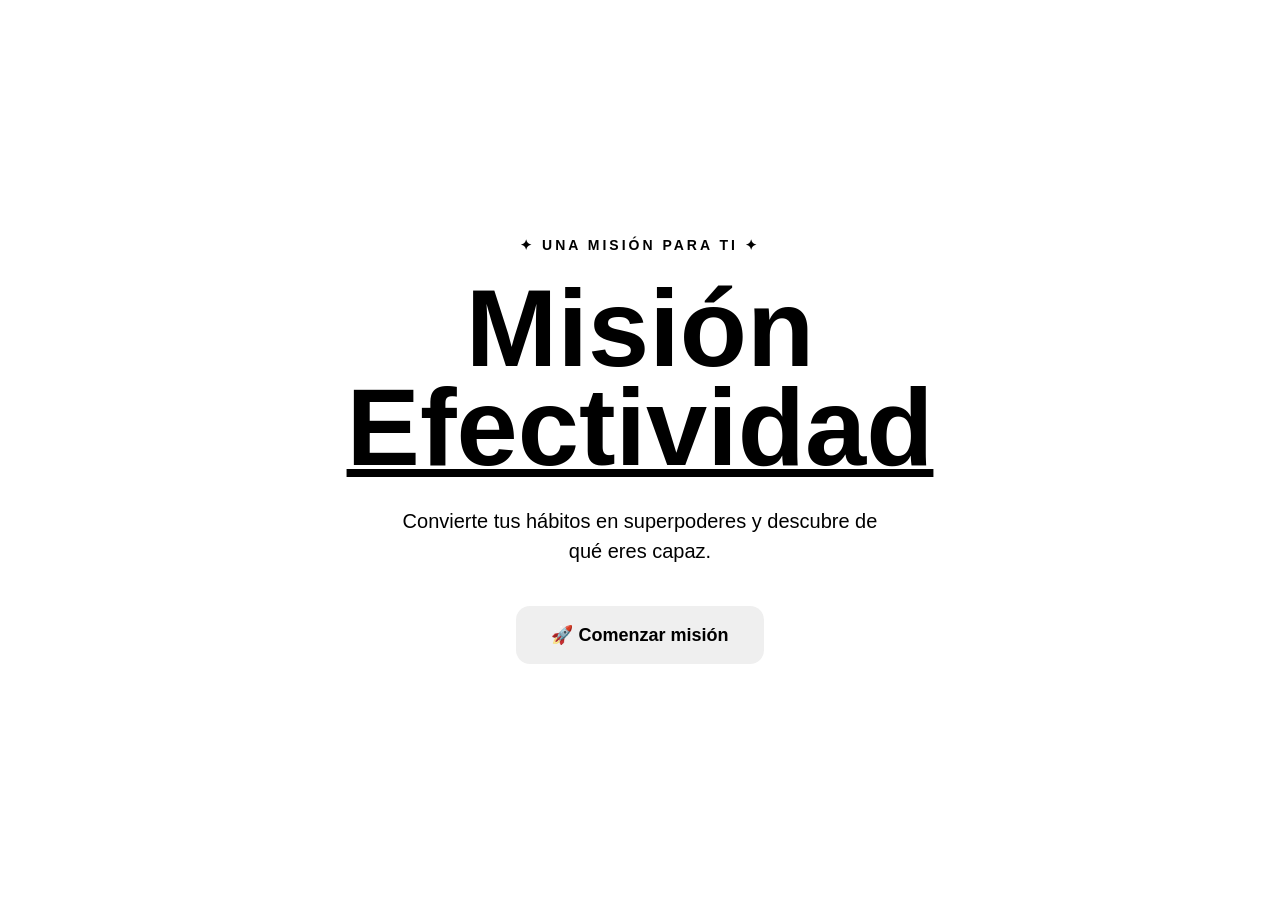
==== index.html @ 72a623c5 "Primera versión del juego Misión Efectividad" ====
<!DOCTYPE html>
<html lang="es">
<head>
    <meta charset="UTF-8">
    <meta name="viewport" content="width=device-width, initial-scale=1.0">

    <title>Misión Efectividad</title>

    <link rel="stylesheet" href="style.css">
</head>

<body>

    <!-- PANTALLA DE BIENVENIDA -->
    <main id="welcomeScreen" class="screen welcome-screen">

        <div class="welcome-content">

            <p class="eyebrow">✦ UNA MISIÓN PARA TI ✦</p>

            <h1>
                Misión<br>
                <span>Efectividad</span>
            </h1>

            <p class="description">
                Convierte tus hábitos en superpoderes
                y descubre de qué eres capaz.
            </p>

            <button id="startButton" class="start-button">
                🚀 Comenzar misión
            </button>

        </div>

    </main>


    <!-- PANTALLA DE IDENTIFICACIÓN -->
<main id="playerScreen" class="screen player-screen hidden">

    <div class="player-content">

        <p class="eyebrow">✦ NUEVO JUGADOR ✦</p>

        <h2>
            ¿Quién está<br>
            listo para la misión?
        </h2>

        <form id="playerForm">

            <!-- NOMBRE -->
            <div class="form-group">

                <label for="playerName">
                    Tu nombre
                </label>

                <input
                    type="text"
                    id="playerName"
                    placeholder="Escribe tu nombre"
                    required
                >

            </div>


            <!-- GRUPO -->
            <div class="form-group">

                <label for="playerGroupInput">
                    Tu grupo
                </label>

                <input
                    type="text"
                    id="playerGroupInput"
                    placeholder="Escribe tu grupo"
                    required
                >

            </div>


            <!-- CONTINUAR -->
            <button
                type="submit"
                class="start-button"
            >
                🚀 Continuar
            </button>

        </form>

    </div>

</main>


    <script src="data/habits.js"></script>
    <!-- PANTALLA DEL MAPA -->
<main id="mapScreen" class="screen map-screen hidden">

    <div class="map-container">

        <header class="map-header">

            <div>
                <p class="eyebrow">✦ TU MISIÓN ✦</p>

                <h2 id="playerWelcome">
                    ¡Bienvenido!
                </h2>
            </div>

            <div class="player-stats">

                <span id="playerGroup">
                    Grupo
                </span>

                <span id="playerXP">
                    ⭐ 0 XP
                </span>

            </div>

        </header>


        <section class="progress-section">

            <div class="progress-info">

                <span>Progreso de la misión</span>

                <span id="progressText">
                    0%
                </span>

            </div>

            <div class="progress-bar">

                <div
                    id="progressFill"
                    class="progress-fill"
                ></div>

            </div>

        </section>


        <section class="habits-map">

            <div class="map-title">

                <h3>
                    El camino de la efectividad
                </h3>

                <p>
                    Completa cada misión para desbloquear la siguiente.
                </p>

            </div>

                   <div id="habitsContainer" class="habits-container">
                <!-- Los hábitos aparecerán aquí -->
            </div>

        </section>

        <button id="bonusButton" class="start-button hidden">
            🏆 Misión Bonus: Memorama
        </button>

        <button id="sopaButton" class="start-button hidden">
            🔎 Misión Bonus: Sopa de letras
        </button>

        <button id="finalButton" class="final-button hidden">
            🌟 Ver tu logro final
        </button>

        <button id="resetButton" class="secondary-button">
            🔄 Reiniciar progreso
        </button>

    </div>

</main>

<!-- PANTALLA DE LA MISIÓN 1 -->
<main id="habitScreen" class="screen habit-screen hidden">

    <div class="habit-content">

        <p class="eyebrow">✦ MISIÓN 1 ✦</p>

        <h2 id="habitTitle">
            Ser proactivo
        </h2>

        <p id="habitDescription" class="habit-intro">
            Tu primera misión comienza aquí.
            Aprenderás a reconocer qué está bajo tu control
            y cómo puedes tomar la iniciativa frente a las situaciones de la vida.
        </p>

        <div class="mission-message">

            <p>
                💡 Recuerda:
            </p>

            <p>
                Ser proactivo no significa controlar todo lo que ocurre.
                Significa elegir cómo responder y asumir responsabilidad
                sobre nuestras decisiones.
            </p>

        </div>

        <button id="startHabitButton" class="start-button">
            🚀 Comenzar misión
        </button>

        <button id="backToMapButton" class="secondary-button">
            ← Volver al mapa
        </button>

    </div>

</main>
<!-- PANTALLA DEL CASO 1 -->
<main id="caseScreen" class="screen case-screen hidden">

    <div class="case-content">

        <p class="eyebrow">✦ CASO 1 ✦</p>

        <h2 id="caseTitle">
            El trabajo grupal
        </h2>

        <div class="case-situation">

            <p id="caseContext">
                Tienes una entrega grupal en dos días.
                Uno de tus compañeros todavía no ha enviado
                la parte que le correspondía y el resto del equipo
                está esperando para poder terminar.
            </p>

        </div>

        <h3 id="caseQuestion">
            ¿Qué harías?
        </h3>

        <div id="caseOptions" class="case-options">
            <!-- Las opciones aparecerán aquí -->
        </div>
        <div id="caseFeedback" class="case-feedback hidden">

    <h3 id="feedbackTitle">
        Resultado
    </h3>

    <p id="feedbackText">
    </p>

    <p id="feedbackXP">
    </p>

    <button id="nextCaseButton" class="start-button">
        ➡️ Continuar
    </button>

</div>

        <button id="backToHabitButton" class="secondary-button">
            ← Volver a la misión
        </button>

    </div>

</main>

<!-- PANTALLA DEL MEMORAMA -->
<main id="memoramaScreen" class="screen memorama-screen hidden">

    <div class="memorama-content">

        <p class="eyebrow">✦ MISIÓN BONUS ✦</p>

        <h2>
            Memorama de los 7 Hábitos
        </h2>

        <p class="memorama-intro">
            Encuentra las parejas entre cada hábito y su frase clave.
        </p>

        <div id="memoramaBoard" class="memorama-board">
            <!-- Las cartas aparecerán aquí -->
        </div>

        <div id="memoramaComplete" class="memorama-complete hidden">

            <h3>
                🎉 ¡Completaste el memorama!
            </h3>

            <p id="memoramaXP">
            </p>

        </div>

        <button id="backToMapFromMemoramaButton" class="secondary-button">
            ← Volver al mapa
        </button>

    </div>

</main>

<!-- PANTALLA DE LA SOPA DE LETRAS -->
<main id="sopaScreen" class="screen sopa-screen hidden">

    <div class="sopa-content">

        <p class="eyebrow">✦ MISIÓN BONUS ✦</p>

        <h2>
            Sopa de letras: Los 7 Hábitos
        </h2>

        <p class="sopa-intro">
            Encuentra las 7 palabras. Haz clic en la primera letra
            y luego en la última letra de cada palabra.
        </p>

        <div class="sopa-layout">

            <div id="sopaGrid" class="sopa-grid">
                <!-- La cuadrícula aparecerá aquí -->
            </div>

            <div class="sopa-words">

                <h3>Palabras a encontrar</h3>

                <ul id="sopaWordList">
                    <!-- La lista aparecerá aquí -->
                </ul>

            </div>

        </div>

        <div id="sopaComplete" class="sopa-complete hidden">

            <h3>🎉 ¡Encontraste todas las palabras!</h3>

            <p id="sopaXP">
            </p>

        </div>

        <button id="backToMapFromSopaButton" class="secondary-button">
            ← Volver al mapa
        </button>

    </div>

</main>

<!-- PANTALLA FINAL -->
<main id="finalScreen" class="screen final-screen hidden">

    <div class="final-content">

        <div class="mascot">

            <div class="mascot-head">

                <div class="mascot-eye left"></div>
                <div class="mascot-eye right"></div>

                <div class="mascot-mouth"></div>

            </div>

            <div class="mascot-body">

                <div class="mascot-arm left"></div>
                <div class="mascot-arm right"></div>

            </div>

        </div>

        <p class="eyebrow">✦ MISIÓN CUMPLIDA ✦</p>

        <h1 class="final-title">
            ¡LO LOGRASTE!
        </h1>

        <p class="final-subtitle">
            Ahora eres una persona<br>
            <span>altamente efectiva</span>
        </p>

        <p class="final-summary" id="finalSummary">
        </p>

        <button id="backToMapFromFinalButton" class="secondary-button">
            ← Volver al mapa
        </button>

    </div>

</main>


<script src="data/mission1.js"></script>
<script src="data/mission2.js"></script>
<script src="data/mission3.js"></script>
<script src="data/mission4.js"></script>
<script src="data/mission5.js"></script>
<script src="data/mission6.js"></script>
<script src="data/mission7.js"></script>
<script src="data/memorama.js"></script>
<script src="data/sopa.js"></script>
<script src="app.js"></script>

</body>
</html>
---- style.css ----
* {
    margin: 0;
    padding: 0;
    box-sizing: border-box;
}

body {
    font-family: Arial, sans-serif;
    min-height: 100vh;
    background: #ffffff;
}

.welcome-screen {
    min-height: 100vh;

    display: flex;
    justify-content: center;
    align-items: center;

    padding: 30px;
}

.welcome-content {
    max-width: 700px;
    text-align: center;
}

.eyebrow {
    font-size: 14px;
    font-weight: bold;
    letter-spacing: 3px;
    margin-bottom: 25px;
}

h1 {
    font-size: clamp(60px, 10vw, 110px);
    line-height: 0.9;
    font-weight: 900;
    margin-bottom: 30px;
}

h1 span {
    text-decoration: underline;
    text-decoration-thickness: 8px;
}

.description {
    max-width: 500px;
    margin: 0 auto 40px;

    font-size: 20px;
    line-height: 1.5;
}

.start-button {
    border: none;
    padding: 18px 35px;

    font-size: 18px;
    font-weight: bold;

    border-radius: 14px;

    cursor: pointer;

    transition: transform 0.2s ease;
}

.start-button:hover {
    transform: translateY(-4px);
}

.start-button:active {
    transform: translateY(0);
}
/* ============================= */
/* PANTALLAS */
/* ============================= */

.screen {
    min-height: 100vh;

    display: flex;
    justify-content: center;
    align-items: center;

    padding: 30px;
}

.hidden {
    display: none;
}


/* ============================= */
/* PANTALLA DE JUGADOR */
/* ============================= */

.player-content {
    width: 100%;
    max-width: 500px;
}

.player-content h2 {
    font-size: 48px;
    line-height: 1;
    margin-bottom: 40px;
}


/* ============================= */
/* FORMULARIO */
/* ============================= */

.form-group {
    margin-bottom: 25px;
}

.form-group label {
    display: block;

    font-size: 16px;
    font-weight: bold;

    margin-bottom: 8px;
}

.form-group input,
.form-group select {
    width: 100%;

    padding: 16px;

    border: 2px solid #000000;
    border-radius: 12px;

    font-size: 16px;

    background: #ffffff;
}

.form-group input:focus,
.form-group select:focus {
    outline: none;
    transform: translateY(-2px);
}

.player-content .start-button {
    width: 100%;
}
/* ============================= */
/* MAPA DE MISIÓN */
/* ============================= */

.map-screen {
    align-items: flex-start;
}

.map-container {
    width: 100%;
    max-width: 1100px;
    margin: 0 auto;
}


/* HEADER */

.map-header {
    display: flex;
    justify-content: space-between;
    align-items: center;

    gap: 30px;

    margin-bottom: 40px;
}

.map-header h2 {
    font-size: 48px;
    line-height: 1;
}

.player-stats {
    display: flex;
    flex-direction: column;
    align-items: flex-end;
    gap: 8px;

    font-weight: bold;
}


/* PROGRESO */

.progress-section {
    margin-bottom: 50px;
}

.progress-info {
    display: flex;
    justify-content: space-between;

    margin-bottom: 10px;

    font-weight: bold;
}

.progress-bar {
    width: 100%;
    height: 18px;

    border: 2px solid #000000;
    border-radius: 20px;

    overflow: hidden;
}

.progress-fill {
    width: 0%;
    height: 100%;

    transition: width 0.5s ease;
}


/* TÍTULO DEL MAPA */

.map-title {
    margin-bottom: 35px;
}

.map-title h3 {
    font-size: 32px;
    margin-bottom: 8px;
}

.map-title p {
    font-size: 17px;
}


/* TARJETAS */

.habits-container {
    display: flex;
    flex-direction: column;
    gap: 25px;
}

.habit-card {
    width: 100%;

    padding: 30px;

    border: 3px solid #000000;
    border-radius: 20px;

    transition:
        transform 0.2s ease,
        box-shadow 0.2s ease;
}

.habit-card.unlocked {
    cursor: pointer;
}

.habit-card.unlocked:hover {
    transform: translateY(-5px);
    box-shadow: 8px 8px 0 #000000;
}

.habit-card.locked {
    opacity: 0.45;
}

.habit-number {
    font-size: 14px;
    font-weight: bold;
    letter-spacing: 2px;

    margin-bottom: 10px;
}

.habit-title {
    font-size: 28px;
    margin-bottom: 10px;
}

.habit-description {
    font-size: 16px;
    line-height: 1.5;

    max-width: 700px;
}

.habit-footer {
    display: flex;
    justify-content: space-between;
    align-items: center;

    margin-top: 25px;

    font-weight: bold;
}


/* RESPONSIVE */

@media (max-width: 700px) {

    .map-header {
        flex-direction: column;
        align-items: flex-start;
    }

    .player-stats {
        align-items: flex-start;
    }

    .map-header h2 {
        font-size: 36px;
    }

    .habit-title {
        font-size: 24px;
    }

}

/* ============================= */
/* PANTALLA DE LA MISIÓN */
/* ============================= */

.habit-content {
    width: 100%;
    max-width: 750px;
    text-align: center;
}

.habit-content h2 {
    font-size: 56px;
    margin-bottom: 25px;
}

.habit-intro {
    font-size: 20px;
    line-height: 1.6;
    margin-bottom: 30px;
}

.mission-message {
    border: 3px solid #000000;
    border-radius: 20px;
    padding: 25px;
    margin-bottom: 30px;
    text-align: left;
}

.mission-message p:first-child {
    font-weight: bold;
    margin-bottom: 10px;
}

.secondary-button {
    display: block;
    margin: 15px auto 0;
    background: transparent;
    border: none;
    font-size: 16px;
    font-weight: bold;
    cursor: pointer;
}

/* ============================= */
/* PANTALLA DEL CASO */
/* ============================= */

.case-content {
    width: 100%;
    max-width: 800px;
}

.case-content h2 {
    font-size: 48px;
    line-height: 1.1;
    margin-bottom: 30px;
}

.case-situation {
    border: 3px solid #000000;
    border-radius: 20px;
    padding: 30px;
    margin-bottom: 35px;
    font-size: 20px;
    line-height: 1.6;
}

.case-content h3 {
    font-size: 28px;
    margin-bottom: 20px;
}

.case-options {
    display: flex;
    flex-direction: column;
    gap: 15px;
}

.case-option {
    width: 100%;
    padding: 20px;
    border: 3px solid #000000;
    border-radius: 15px;
    background: #ffffff;
    font-size: 17px;
    font-weight: bold;
    text-align: left;
    cursor: pointer;
    transition:
        transform 0.2s ease,
        box-shadow 0.2s ease;
}

.case-option:hover {
    transform: translateX(5px);
    box-shadow: 6px 6px 0 #000000;
}
.case-option:active {
    transform: translateX(3px);
    box-shadow: 3px 3px 0 #000000;
}
/* ============================= */
/* MEMORAMA */
/* ============================= */

.memorama-content {
    width: 100%;
    max-width: 900px;
    text-align: center;
}

.memorama-content h2 {
    font-size: 42px;
    margin-bottom: 15px;
}

.memorama-intro {
    font-size: 18px;
    margin-bottom: 30px;
}

.memorama-board {
    display: grid;
    grid-template-columns: repeat(auto-fill, minmax(150px, 1fr));
    gap: 15px;
    margin-bottom: 30px;
}

.memory-card {
    min-height: 120px;
    padding: 15px;

    border: 3px solid #000000;
    border-radius: 15px;
    background: #ffffff;

    font-size: 14px;
    font-weight: bold;

    display: flex;
    align-items: center;
    justify-content: center;
    text-align: center;

    cursor: pointer;

    transition: transform 0.2s ease;
}

.memory-card:hover {
    transform: translateY(-3px);
}

.memory-card.matched {
    opacity: 0.5;
    cursor: default;
}

.memorama-complete {
    border: 3px solid #000000;
    border-radius: 20px;
    padding: 25px;
    margin-bottom: 25px;
}
/* ============================= */
/* SOPA DE LETRAS */
/* ============================= */

.sopa-content {
    width: 100%;
    max-width: 900px;
    text-align: center;
}

.sopa-content h2 {
    font-size: 42px;
    margin-bottom: 15px;
}

.sopa-intro {
    font-size: 18px;
    margin-bottom: 30px;
}

.sopa-layout {
    display: flex;
    gap: 40px;
    flex-wrap: wrap;
    justify-content: center;
    margin-bottom: 30px;
}

.sopa-grid {
    display: grid;
    grid-template-columns: repeat(12, 1fr);
    gap: 3px;
    max-width: 480px;
}

.sopa-cell {
    aspect-ratio: 1;

    border: 2px solid #000000;
    border-radius: 4px;
    background: #ffffff;

    font-size: 13px;
    font-weight: bold;

    display: flex;
    align-items: center;
    justify-content: center;

    cursor: pointer;
}

.sopa-cell.selected {
    background: #ffe066;
}

.sopa-cell.found {
    background: #000000;
    color: #ffffff;
}

.sopa-words {
    text-align: left;
    min-width: 220px;
}

.sopa-words h3 {
    margin-bottom: 12px;
}

.sopa-words ul {
    list-style: none;
}

.sopa-words li {
    padding: 8px 0;
    font-weight: bold;
}

.sopa-words li.found {
    text-decoration: line-through;
    opacity: 0.4;
}

.sopa-complete {
    border: 3px solid #000000;
    border-radius: 20px;
    padding: 25px;
    margin-bottom: 25px;
}
/* ============================= */
/* PANTALLA FINAL */
/* ============================= */

.final-screen {
    background: #fff9e6;
}

.final-content {
    max-width: 600px;
    text-align: center;
}

.final-title {
    font-size: clamp(50px, 9vw, 80px);
    font-weight: 900;
    line-height: 0.95;
    margin: 20px 0 15px;
}

.final-subtitle {
    font-size: 24px;
    line-height: 1.4;
    margin-bottom: 20px;
}

.final-subtitle span {
    text-decoration: underline;
    text-decoration-thickness: 6px;
}

.final-summary {
    font-size: 18px;
    font-weight: bold;
    margin-bottom: 35px;
}

.final-button {
    border: none;
    padding: 18px 35px;
    font-size: 18px;
    font-weight: bold;
    border-radius: 14px;
    cursor: pointer;
    background: #000000;
    color: #ffffff;
    transition: transform 0.2s ease;
}

.final-button:hover {
    transform: translateY(-4px);
}


/* MASCOTA */

.mascot {
    width: 140px;
    margin: 0 auto 10px;
    animation: bounce 1.4s ease-in-out infinite;
}

.mascot-head {
    position: relative;
    width: 90px;
    height: 90px;
    margin: 0 auto;
    background: #ffd93d;
    border: 4px solid #000000;
    border-radius: 50%;
}

.mascot-eye {
    position: absolute;
    top: 35px;
    width: 10px;
    height: 10px;
    background: #000000;
    border-radius: 50%;
}

.mascot-eye.left {
    left: 24px;
}

.mascot-eye.right {
    right: 24px;
}

.mascot-mouth {
    position: absolute;
    bottom: 22px;
    left: 50%;
    transform: translateX(-50%);
    width: 34px;
    height: 17px;
    border-bottom: 4px solid #000000;
    border-radius: 0 0 20px 20px;
}

.mascot-body {
    position: relative;
    width: 70px;
    height: 55px;
    margin: -6px auto 0;
    background: #ffd93d;
    border: 4px solid #000000;
    border-radius: 20px;
}

.mascot-arm {
    position: absolute;
    top: 8px;
    width: 30px;
    height: 8px;
    background: #ffd93d;
    border: 4px solid #000000;
    border-radius: 10px;
}

.mascot-arm.left {
    left: -28px;
    transform: rotate(20deg);
    transform-origin: right center;
    animation: wave 1s ease-in-out infinite;
}

.mascot-arm.right {
    right: -28px;
    transform: rotate(-20deg);
}

@keyframes bounce {

    0%, 100% {
        transform: translateY(0);
    }

    50% {
        transform: translateY(-10px);
    }

}

@keyframes wave {

    0%, 100% {
        transform: rotate(20deg);
    }

    50% {
        transform: rotate(50deg);
    }

}
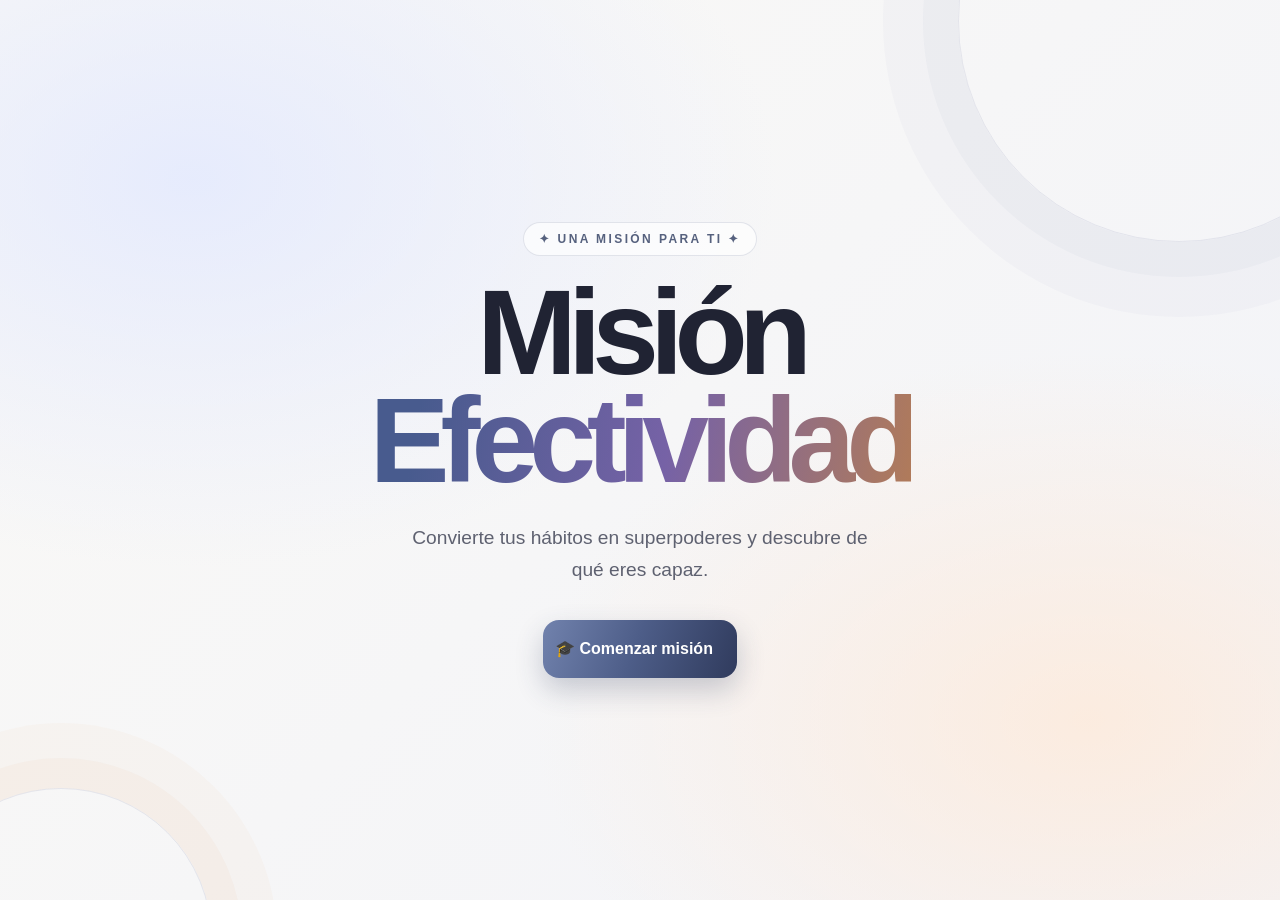
==== commit 115add11: "3v" ====
--- a/index.html
+++ b/index.html
@@ -29,7 +29,7 @@
             </p>
 
             <button id="startButton" class="start-button">
-                🚀 Comenzar misión
+                🎓 Comenzar misión
             </button>
 
         </div>
@@ -90,7 +90,12 @@
                 type="submit"
                 class="start-button"
             >
-                🚀 Continuar
+                <svg class="academic-icon" viewBox="0 0 24 24" aria-hidden="true">
+                    <path d="M4 19.5A2.5 2.5 0 0 1 6.5 17H20"/>
+                    <path d="M6.5 2H20v20H6.5A2.5 2.5 0 0 1 4 19.5v-15A2.5 2.5 0 0 1 6.5 2Z"/>
+                    <path d="m9 10 2 2 4-4"/>
+                </svg>
+                <span>Continuar</span>
             </button>
 
         </form>
@@ -155,40 +160,55 @@
         </section>
 
 
-        <section class="habits-map">
+        <section id="habitsContainer" class="habits-map">
 
             <div class="map-title">
-
-                <h3>
-                    El camino de la efectividad
-                </h3>
-
-                <p>
-                    Completa cada misión para desbloquear la siguiente.
-                </p>
-
-            </div>
-
-                   <div id="habitsContainer" class="habits-container">
+                <h3>El camino de la efectividad</h3>
+                <p>Completa cada misión para desbloquear la siguiente.</p>
+            </div>
+
+            <div id="habitsContainer" class="habits-container">
                 <!-- Los hábitos aparecerán aquí -->
             </div>
 
         </section>
 
-        <button id="bonusButton" class="start-button hidden">
-            🏆 Misión Bonus: Memorama
-        </button>
-
-        <button id="sopaButton" class="start-button hidden">
-            🔎 Misión Bonus: Sopa de letras
-        </button>
-
-        <button id="finalButton" class="final-button hidden">
-            🌟 Ver tu logro final
-        </button>
-
-        <button id="resetButton" class="secondary-button">
-            🔄 Reiniciar progreso
+        <div class="map-quick-actions">
+            <button id="bonusButton" class="map-action map-action--memory hidden" type="button">
+                <svg viewBox="0 0 24 24" aria-hidden="true">
+                    <rect x="4" y="4" width="7" height="7" rx="1.5"/>
+                    <rect x="13" y="4" width="7" height="7" rx="1.5"/>
+                    <rect x="4" y="13" width="7" height="7" rx="1.5"/>
+                    <path d="M16.5 13v7M13 16.5h7"/>
+                </svg>
+                <span>Memorama de los 7 hábitos</span>
+            </button>
+
+            <button id="sopaButton" class="map-action map-action--wordsearch hidden" type="button">
+                <svg viewBox="0 0 24 24" aria-hidden="true">
+                    <circle cx="10.8" cy="10.8" r="6.8"/>
+                    <path d="m16 16 4.5 4.5M8 8h5M8 11h5M8 14h3"/>
+                </svg>
+                <span>Sopa de letras</span>
+            </button>
+
+            <button id="resetButton" class="map-action map-action--reset" type="button">
+                <svg viewBox="0 0 24 24" aria-hidden="true">
+                    <path d="M20 7v5h-5"/>
+                    <path d="M19 12a7.5 7.5 0 0 0-13-5L4 9"/>
+                    <path d="M4 17v-5h5"/>
+                    <path d="M5 12a7.5 7.5 0 0 0 13 5l2-2"/>
+                </svg>
+                <span>Reiniciar progreso</span>
+            </button>
+        </div>
+
+        <button id="finalButton" class="map-action map-action--results final-button hidden" type="button">
+            <svg viewBox="0 0 24 24" aria-hidden="true">
+                <path d="M8 4h8v5a4 4 0 0 1-8 0V4Z"/>
+                <path d="M8 6H5v2a4 4 0 0 0 4 4m7-6h3v2a4 4 0 0 1-4 4M12 13v5m-4 2h8"/>
+            </svg>
+            <span>Ver tu logro final</span>
         </button>
 
     </div>
@@ -234,62 +254,33 @@
             ← Volver al mapa
         </button>
 
+        <button id="resultsButton" class="secondary-button">
+            📋 Ver mis resultados
+        </button>
+
     </div>
 
 </main>
 <!-- PANTALLA DEL CASO 1 -->
 <main id="caseScreen" class="screen case-screen hidden">
-
     <div class="case-content">
-
-        <p class="eyebrow">✦ CASO 1 ✦</p>
-
-        <h2 id="caseTitle">
-            El trabajo grupal
-        </h2>
-
-        <div class="case-situation">
-
-            <p id="caseContext">
-                Tienes una entrega grupal en dos días.
-                Uno de tus compañeros todavía no ha enviado
-                la parte que le correspondía y el resto del equipo
-                está esperando para poder terminar.
-            </p>
-
-        </div>
-
-        <h3 id="caseQuestion">
-            ¿Qué harías?
-        </h3>
-
-        <div id="caseOptions" class="case-options">
-            <!-- Las opciones aparecerán aquí -->
-        </div>
-        <div id="caseFeedback" class="case-feedback hidden">
-
-    <h3 id="feedbackTitle">
-        Resultado
-    </h3>
-
-    <p id="feedbackText">
-    </p>
-
-    <p id="feedbackXP">
-    </p>
-
-    <button id="nextCaseButton" class="start-button">
-        ➡️ Continuar
-    </button>
-
-</div>
-
-        <button id="backToHabitButton" class="secondary-button">
-            ← Volver a la misión
-        </button>
-
-    </div>
-
+        <p id="caseMissionLabel" class="case-mission-label"></p>
+        <h2 id="caseTitle"></h2>
+        <p id="caseContext"></p>
+        <p id="caseQuestion"></p>
+        <div id="caseOptions"></div>
+
+        <section id="caseFeedback" class="hidden" aria-live="polite">
+            <h3 id="feedbackTitle"></h3>
+            <p id="feedbackText"></p>
+            <p id="feedbackXP"></p>
+        </section>
+
+        <div class="case-actions">
+            <button id="nextCaseButton" class="hidden" type="button">Continuar</button>
+            <button id="backToHabitButton" type="button">Volver al mapa</button>
+        </div>
+    </div>
 </main>
 
 <!-- PANTALLA DEL MEMORAMA -->
@@ -383,51 +374,107 @@
 
 <!-- PANTALLA FINAL -->
 <main id="finalScreen" class="screen final-screen hidden">
-
-    <div class="final-content">
-
-        <div class="mascot">
-
-            <div class="mascot-head">
-
-                <div class="mascot-eye left"></div>
-                <div class="mascot-eye right"></div>
-
-                <div class="mascot-mouth"></div>
-
-            </div>
-
-            <div class="mascot-body">
-
-                <div class="mascot-arm left"></div>
-                <div class="mascot-arm right"></div>
-
-            </div>
-
-        </div>
-
-        <p class="eyebrow">✦ MISIÓN CUMPLIDA ✦</p>
-
-        <h1 class="final-title">
-            ¡LO LOGRASTE!
-        </h1>
+    <div class="final-confetti" aria-hidden="true">
+        <i></i><i></i><i></i><i></i><i></i><i></i>
+        <i></i><i></i><i></i><i></i><i></i><i></i>
+        <i></i><i></i><i></i><i></i><i></i><i></i>
+        <i></i><i></i><i></i><i></i><i></i><i></i>
+    </div>
+
+    <section class="final-content">
+        <div class="final-trophy" aria-hidden="true">
+            <svg viewBox="0 0 240 230">
+                <defs>
+                    <linearGradient id="cupGold" x1="0" y1="0" x2="1" y2="1">
+                        <stop offset="0" stop-color="#fff27a"/>
+                        <stop offset=".48" stop-color="#ffbd24"/>
+                        <stop offset="1" stop-color="#f28a00"/>
+                    </linearGradient>
+                    <linearGradient id="cupBase" x1="0" y1="0" x2="0" y2="1">
+                        <stop stop-color="#7865ff"/>
+                        <stop offset="1" stop-color="#3929c8"/>
+                    </linearGradient>
+                </defs>
+                <path d="M75 35H165V91c0 43-18 67-45 67S75 134 75 91V35Z"
+                      fill="url(#cupGold)" stroke="#f49a00" stroke-width="6"/>
+                <path d="M75 53H43v24c0 28 17 44 45 44M165 53h32v24c0 28-17 44-45 44"
+                      fill="none" stroke="#ffad16" stroke-width="15" stroke-linecap="round"/>
+                <path d="M120 157v20m-29 13h58l-8 17H99l-8-17Zm-8 30h74"
+                      fill="url(#cupBase)" stroke="#4733cb" stroke-width="6" stroke-linejoin="round"/>
+                <path d="m120 61 9 18 20 3-14 14 3 20-18-10-18 10 3-20-14-14 20-3 9-18Z"
+                      fill="#fff2a2" stroke="#f49a00" stroke-width="4" stroke-linejoin="round"/>
+                <path d="M42 33 34 18m171 21 11-15M25 108 8 113m207-5 17 5"
+                      fill="none" stroke="#ffc52c" stroke-width="7" stroke-linecap="round"/>
+            </svg>
+        </div>
+
+        <p class="final-eyebrow">✦ MISIÓN CUMPLIDA ✦</p>
+        <h1 class="final-title">¡LO LOGRASTE!</h1>
 
         <p class="final-subtitle">
             Ahora eres una persona<br>
-            <span>altamente efectiva</span>
+            <strong>altamente efectiva</strong>
         </p>
 
-        <p class="final-summary" id="finalSummary">
-        </p>
-
-        <button id="backToMapFromFinalButton" class="secondary-button">
+        <div id="finalSummary" class="final-results-card">
+            <span class="final-star" aria-hidden="true">★</span>
+            <p>
+                <strong id="finalPlayerName"></strong>, completaste las 7 misiones y ganaste
+                <strong id="finalXP" class="final-xp"></strong>
+                en total.
+            </p>
+        </div>
+
+        <button id="backToMapFromFinalButton" class="final-back-button" type="button">
+            <span aria-hidden="true">⌂</span>
+            <span>Volver al mapa</span>
+            <span class="final-arrow" aria-hidden="true">→</span>
+        </button>
+    </section>
+</main>
+
+<!-- PANTALLA DE RESULTADOS -->
+<main id="resultsScreen" class="screen results-screen hidden">
+
+    <div class="results-content">
+
+        <p class="eyebrow">✦ TU PROGRESO ✦</p>
+
+        <h2>
+            Mis resultados
+        </h2>
+
+        <div class="results-summary">
+
+            <span id="resultsXPTotal"></span>
+
+            <span id="resultsPercentage"></span>
+
+        </div>
+
+        <h3 class="results-section-title">
+            Misiones
+        </h3>
+
+        <ul id="resultsMissionsList" class="results-list">
+            <!-- Se llena desde JS -->
+        </ul>
+
+        <h3 class="results-section-title">
+            Misiones bonus
+        </h3>
+
+        <ul id="resultsBonusList" class="results-list">
+            <!-- Se llena desde JS -->
+        </ul>
+
+        <button id="backToMapFromResultsButton" class="secondary-button">
             ← Volver al mapa
         </button>
 
     </div>
 
 </main>
-
 
 <script src="data/mission1.js"></script>
 <script src="data/mission2.js"></script>
--- a/style.css
+++ b/style.css
@@ -11,729 +11,6805 @@
 }
 
 .welcome-screen {
+    position: relative;
+    isolation: isolate;
     min-height: 100vh;
-
-    display: flex;
-    justify-content: center;
-    align-items: center;
-
-    padding: 30px;
+    overflow: hidden;
+    display: grid;
+    place-items: center;
+    padding: 40px 24px;
+    background:
+        radial-gradient(ellipse at 15% 20%, rgb(224 231 255 / 75%), transparent 38%),
+        radial-gradient(ellipse at 85% 80%, rgb(255 232 213 / 70%), transparent 36%),
+        linear-gradient(135deg, #faf9f6, #f2f3f8);
+}
+
+.welcome-screen::before,
+.welcome-screen::after {
+    position: absolute;
+    z-index: -1;
+    content: "";
+    border: 1px solid rgb(91 100 145 / 12%);
+    border-radius: 50%;
+    pointer-events: none;
+}
+
+.welcome-screen::before {
+    width: 440px;
+    height: 440px;
+    top: -200px;
+    right: -120px;
+    box-shadow: 0 0 0 35px rgb(91 100 145 / 4%),
+                0 0 0 75px rgb(91 100 145 / 3%);
+    animation: welcome-float 9s ease-in-out infinite;
+}
+
+.welcome-screen::after {
+    width: 300px;
+    height: 300px;
+    bottom: -190px;
+    left: -90px;
+    box-shadow: 0 0 0 30px rgb(214 145 83 / 5%),
+                0 0 0 65px rgb(214 145 83 / 4%);
+    animation: welcome-float 11s ease-in-out infinite reverse;
 }
 
 .welcome-content {
-    max-width: 700px;
+    width: min(100%, 760px);
     text-align: center;
-}
-
-.eyebrow {
-    font-size: 14px;
-    font-weight: bold;
-    letter-spacing: 3px;
-    margin-bottom: 25px;
-}
-
-h1 {
-    font-size: clamp(60px, 10vw, 110px);
-    line-height: 0.9;
-    font-weight: 900;
-    margin-bottom: 30px;
-}
-
-h1 span {
-    text-decoration: underline;
-    text-decoration-thickness: 8px;
-}
-
-.description {
-    max-width: 500px;
-    margin: 0 auto 40px;
-
-    font-size: 20px;
+    animation: welcome-enter 850ms cubic-bezier(.2, .75, .25, 1) both;
+}
+
+.welcome-content .eyebrow {
+    display: inline-block;
+    margin: 0 0 22px;
+    padding: 9px 15px;
+    border: 1px solid rgb(76 86 125 / 15%);
+    border-radius: 999px;
+    background: rgb(255 255 255 / 65%);
+    color: #56617e;
+    font-size: 12px;
+    font-weight: 800;
+    letter-spacing: .2em;
+}
+
+.welcome-content h1 {
+    margin: 0;
+    color: #202333;
+    font-size: clamp(4rem, 11vw, 7.5rem);
+    font-weight: 850;
+    letter-spacing: -.075em;
+    line-height: .9;
+    animation: title-arrive 900ms 150ms both;
+}
+
+.welcome-content h1 span {
+    color: transparent;
+    background: linear-gradient(100deg, #485b8e 10%, #7662a6 55%, #b17b59 100%);
+    background-clip: text;
+    -webkit-background-clip: text;
+}
+
+.welcome-content .description {
+    max-width: 490px;
+    margin: 28px auto 34px;
+    color: #5e6170;
+    font-size: clamp(1rem, 2.4vw, 1.2rem);
+    line-height: 1.65;
+}
+
+.welcome-screen .start-button {
+    min-height: 58px;
+    padding: 0 28px;
+    border: 0;
+    border-radius: 16px;
+    background: #303b5d;
+    box-shadow: 0 12px 28px rgb(48 59 93 / 22%);
+    color: #fff;
+    font-size: 1rem;
+    font-weight: 700;
+    cursor: pointer;
+    transition: transform 180ms ease, box-shadow 180ms ease, background 180ms ease;
+}
+
+.welcome-screen .start-button:hover {
+    transform: translateY(-3px);
+    background: #414f78;
+    box-shadow: 0 17px 32px rgb(48 59 93 / 28%);
+}
+
+.welcome-screen .start-button:focus-visible {
+    outline: 3px solid #b17b59;
+    outline-offset: 4px;
+}
+
+.welcome-screen #startButton {
+    display: inline-flex;
+    align-items: center;
+    justify-content: center;
+    gap: 11px;
+    min-height: 58px;
+    padding: 8px 24px 8px 12px;
+    border: 0;
+    border-radius: 16px;
+    background: linear-gradient(110deg, #7182ad 0%, #4d5d88 48%, #303b5d 100%);
+    box-shadow: 0 12px 28px rgb(48 59 93 / 24%);
+    color: #fff;
+    cursor: pointer;
+    transition: transform 180ms ease, box-shadow 180ms ease, filter 180ms ease;
+}
+
+.welcome-screen #startButton:hover {
+    transform: translateY(-3px);
+    filter: brightness(1.08);
+    box-shadow: 0 17px 32px rgb(48 59 93 / 30%);
+}
+
+.welcome-screen #startButton .academic-icon {
+    box-sizing: content-box;
+    width: 21px;
+    height: 21px;
+    padding: 8px;
+    border-radius: 11px;
+    background: #f1edf8;
+    stroke: #303b5d;
+}
+
+.welcome-screen:focus-visible {
+    outline: 3px solid #b17b59;
+    outline-offset: 4px;
+}
+
+.hidden {
+    display: none !important;
+}
+
+.screen.hidden {
+    display: none !important;
+}
+
+@keyframes welcome-enter {
+    from { opacity: 0; transform: translateY(18px); }
+    to { opacity: 1; transform: translateY(0); }
+}
+
+@keyframes title-arrive {
+    from { opacity: 0; transform: translateY(16px) scale(.98); }
+    to { opacity: 1; transform: translateY(0) scale(1); }
+}
+
+@keyframes welcome-float {
+    50% { transform: translateY(18px) rotate(8deg); }
+}
+
+@media (prefers-reduced-motion: reduce) {
+    .welcome-content,
+    .welcome-content h1,
+    .welcome-screen::before,
+    .welcome-screen::after {
+        animation: none;
+    }
+
+    .welcome-screen .start-button {
+        transition: none;
+    }
+
+    .welcome-screen #startButton {
+        transition: none;
+    }
+}
+
+.player-screen {
+    display: grid;
+    min-height: 100vh;
+    place-items: center;
+    padding: 32px 20px;
+    background:
+        radial-gradient(ellipse at 12% 15%, rgb(210 220 242 / 65%), transparent 38%),
+        radial-gradient(ellipse at 88% 85%, rgb(244 222 199 / 60%), transparent 38%),
+        linear-gradient(135deg, #fbfaf7, #f0f1f6);
+}
+
+.player-content {
+    width: min(100%, 470px);
+    padding: clamp(28px, 6vw, 48px);
+    border: 1px solid rgb(72 88 128 / 12%);
+    border-radius: 24px;
+    background: rgb(255 255 255 / 88%);
+    box-shadow: 0 24px 70px rgb(48 59 93 / 12%);
+    animation: player-enter 550ms ease-out both;
+}
+
+.player-content .eyebrow {
+    margin-bottom: 16px;
+    color: #536184;
+    font-size: 12px;
+    font-weight: 800;
+    letter-spacing: .16em;
+}
+
+.player-content h2 {
+    margin-bottom: 28px;
+    color: #202333;
+    font-size: clamp(1.8rem, 6vw, 2.4rem);
+    line-height: 1.12;
+}
+
+#playerForm {
+    display: grid;
+    gap: 20px;
+}
+
+.player-content .form-group {
+    display: grid;
+    gap: 8px;
+}
+
+.player-content .form-group label {
+    color: #41475c;
+    font-size: .95rem;
+    font-weight: 700;
+}
+
+.player-content .form-group input {
+    width: 100%;
+    min-height: 48px;
+    padding: 0 14px;
+    border: 1px solid #d9dce6;
+    border-radius: 11px;
+    background: #fff;
+    color: #202333;
+    font: inherit;
+    transition: border-color 160ms ease, box-shadow 160ms ease;
+}
+
+.player-content .form-group input::placeholder {
+    color: #999eac;
+}
+
+.player-content .form-group input:focus {
+    border-color: #6678a6;
+    outline: none;
+    box-shadow: 0 0 0 4px rgb(102 120 166 / 15%);
+}
+
+.player-content #playerForm .start-button {
+    display: inline-flex;
+    align-items: center;
+    justify-content: center;
+    gap: 10px;
+    min-height: 54px;
+    margin-top: 4px;
+    border: 0;
+    border-radius: 13px;
+    background: linear-gradient(110deg, #7182ad, #303b5d);
+    box-shadow: 0 10px 24px rgb(48 59 93 / 22%);
+    color: #fff;
+    font: inherit;
+    font-weight: 700;
+    cursor: pointer;
+    transition: transform 180ms ease, filter 180ms ease, box-shadow 180ms ease;
+}
+
+.player-content #playerForm .start-button:hover {
+    transform: translateY(-2px);
+    filter: brightness(1.08);
+    box-shadow: 0 14px 28px rgb(48 59 93 / 28%);
+}
+
+.player-content #playerForm .start-button:focus-visible {
+    outline: 3px solid #b17b59;
+    outline-offset: 4px;
+}
+
+.player-content .academic-icon {
+    width: 21px;
+    height: 21px;
+    fill: none;
+    stroke: currentColor;
+    stroke-linecap: round;
+    stroke-linejoin: round;
+    stroke-width: 1.8;
+}
+
+@keyframes player-enter {
+    from { opacity: 0; transform: translateY(12px); }
+    to { opacity: 1; transform: translateY(0); }
+}
+
+@media (prefers-reduced-motion: reduce) {
+    .player-content {
+        animation: none;
+    }
+
+    .player-content #playerForm .start-button {
+        transition: none;
+    }
+}
+
+/* Mapa de misiones */
+.map-screen {
+    min-height: 100vh;
+    padding: clamp(24px, 5vw, 56px) 20px;
+    background:
+        radial-gradient(ellipse at 8% 10%, rgb(210 220 242 / 52%), transparent 34%),
+        radial-gradient(ellipse at 92% 88%, rgb(244 222 199 / 50%), transparent 34%),
+        #f5f6fa;
+}
+
+.map-container {
+    width: min(100%, 1080px);
+    margin: 0 auto;
+}
+
+.map-header {
+    margin-bottom: 24px;
+    padding: clamp(24px, 5vw, 40px);
+    overflow: hidden;
+    border: 1px solid rgb(255 255 255 / 60%);
+    border-radius: 24px;
+    background: linear-gradient(115deg, #303b5d, #53658f 68%, #786d96);
+    box-shadow: 0 18px 42px rgb(48 59 93 / 18%);
+    color: #fff;
+}
+
+.map-header h1,
+.map-header h2 {
+    margin-bottom: 8px;
+    color: #fff;
+}
+
+.map-header p {
+    color: rgb(255 255 255 / 82%);
+    line-height: 1.6;
+}
+
+.map-header::after {
+    display: block;
+    max-width: 620px;
+    margin-top: 20px;
+    padding-top: 15px;
+    border-top: 1px solid rgb(255 255 255 / 24%);
+    color: rgb(255 255 255 / 86%);
+    content: "La efectividad también consiste en elegir cómo responder y actuar con propósito.";
+    font-size: .95rem;
+    font-style: italic;
+    line-height: 1.6;
+}
+
+.progress-section {
+    margin-bottom: 28px;
+    padding: 20px 24px;
+    border: 1px solid #e7e9f0;
+    border-radius: 18px;
+    background: #fff;
+    box-shadow: 0 8px 24px rgb(48 59 93 / 6%);
+    color: #41475c;
+}
+
+#progressFill {
+    min-height: 10px;
+    border-radius: 999px;
+    background: linear-gradient(90deg, #8999c1, #596b99, #b17b59);
+    transition: width 400ms ease;
+}
+
+.habits-map {
+    position: relative;
+    display: grid;
+    grid-template-columns: 1fr;
+    gap: 0;
+    padding: 10px 0;
+    isolation: isolate;
+}
+
+.habits-map::before {
+    position: absolute;
+    z-index: -1;
+    inset: 0;
+    content: "";
+    pointer-events: none;
+    background: url("data:image/svg+xml,%3Csvg xmlns='http://www.w3.org/2000/svg' viewBox='0 0 1000 1050' preserveAspectRatio='none'%3E%3Cpath d='M460 75 C460 125 540 175 540 225 S460 325 460 375 S540 475 540 525 S460 625 460 675 S540 775 540 825 S460 925 460 975' fill='none' stroke='%23dfe5dc' stroke-width='44' stroke-linecap='round'/%3E%3Cpath d='M460 75 C460 125 540 175 540 225 S460 325 460 375 S540 475 540 525 S460 625 460 675 S540 775 540 825 S460 925 460 975' fill='none' stroke='%2399a88f' stroke-width='3' stroke-dasharray='9 13' stroke-linecap='round'/%3E%3C/svg%3E")
+        center / 100% 100% no-repeat;
+}
+
+.habits-map .habit-station {
+    position: relative;
+    display: flex;
+    align-items: center;
+    width: min(46%, 470px);
+    min-height: 150px;
+    padding: 18px 54px;
+    border: 0;
+    border-radius: 0;
+    background: transparent;
+    box-shadow: none;
+    color: #555b6c;
     line-height: 1.5;
-}
-
-.start-button {
-    border: none;
-    padding: 18px 35px;
-
-    font-size: 18px;
-    font-weight: bold;
-
-    border-radius: 14px;
-
+    cursor: default;
+    transition: transform 180ms ease;
+}
+
+.habits-map .habit-station:nth-child(odd) {
+    justify-self: start;
+}
+
+.habits-map .habit-station:nth-child(even) {
+    justify-self: end;
+}
+
+.habits-map .habit-station.unlocked {
     cursor: pointer;
-
-    transition: transform 0.2s ease;
-}
-
-.start-button:hover {
-    transform: translateY(-4px);
-}
-
-.start-button:active {
-    transform: translateY(0);
-}
-/* ============================= */
-/* PANTALLAS */
-/* ============================= */
-
-.screen {
+}
+
+.habits-map .habit-station:hover {
+    transform: translateY(-3px);
+    border: 0;
+    box-shadow: none;
+}
+
+.habits-map .habit-station:focus-visible {
+    border-radius: 16px;
+    outline: 3px solid #7888ad;
+    outline-offset: 2px;
+}
+
+.station-icon {
+    position: absolute;
+    top: 50%;
+    display: grid;
+    width: 64px;
+    height: 64px;
+    place-items: center;
+    border: 5px solid #fff;
+    border-radius: 50%;
+    background: #53658f;
+    box-shadow: 0 5px 18px rgb(48 59 93 / 22%);
+    color: #fff;
+    transform: translateY(-50%);
+}
+
+.habit-station:nth-child(odd) .station-icon {
+    right: -32px;
+}
+
+.habit-station:nth-child(even) .station-icon {
+    left: -32px;
+}
+
+.station-icon svg {
+    width: 27px;
+    height: 27px;
+    fill: none;
+    stroke: currentColor;
+    stroke-linecap: round;
+    stroke-linejoin: round;
+    stroke-width: 1.7;
+}
+
+.habit-station.completed .station-icon {
+    background: #68816e;
+}
+
+.habit-station.locked .station-icon {
+    background: #9298a6;
+}
+
+.station-details {
+    width: 100%;
+    padding: 14px 17px;
+    border: 1px solid rgb(83 101 143 / 14%);
+    border-radius: 15px;
+    background: rgb(255 255 255 / 90%);
+    box-shadow: 0 8px 24px rgb(48 59 93 / 8%);
+}
+
+.station-number {
+    margin-bottom: 4px;
+    color: #66779e;
+    font-size: .73rem;
+    font-weight: 800;
+    letter-spacing: .13em;
+}
+
+.station-details .habit-title {
+    margin-bottom: 5px;
+    color: #28314c;
+    font-size: 1.08rem;
+}
+
+.station-details .habit-description {
+    color: #62697a;
+    font-size: .91rem;
+}
+
+.station-footer {
+    display: flex;
+    flex-wrap: wrap;
+    gap: 8px 16px;
+    margin-top: 11px;
+    color: #596584;
+    font-size: .82rem;
+    font-weight: 700;
+}
+
+.habit-station.locked .station-details {
+    opacity: .76;
+}
+
+@media (max-width: 620px) {
+    .habits-map {
+        padding-left: 58px;
+    }
+
+    .habits-map::before {
+        right: auto;
+        left: 0;
+        width: 42px;
+        background: linear-gradient(
+            to right,
+            transparent 5px,
+            #dfe5dc 5px 37px,
+            transparent 37px
+        );
+    }
+
+    .habits-map::after {
+        position: absolute;
+        z-index: -1;
+        top: 0;
+        bottom: 0;
+        left: 21px;
+        width: 3px;
+        background: repeating-linear-gradient(
+            to bottom,
+            #99a88f 0 9px,
+            transparent 9px 17px
+        );
+        content: "";
+        pointer-events: none;
+    }
+
+    .habits-map .habit-station,
+    .habits-map .habit-station:nth-child(even),
+    .habits-map .habit-station:nth-child(odd) {
+        justify-self: stretch;
+        width: 100%;
+        min-height: 138px;
+        padding: 14px 8px 14px 35px;
+    }
+
+    .habits-map .habit-station .station-icon,
+    .habits-map .habit-station:nth-child(even) .station-icon,
+    .habits-map .habit-station:nth-child(odd) .station-icon {
+        right: auto;
+        left: -55px;
+        width: 54px;
+        height: 54px;
+    }
+
+    .station-icon svg {
+        width: 23px;
+        height: 23px;
+    }
+}
+
+@media (prefers-reduced-motion: reduce) {
+    .habits-map .habit-station {
+        transition: none;
+    }
+}
+
+/* Presentación de los casos */
+.case-screen:not(.hidden) {
+    display: flex;
     min-height: 100vh;
-
-    display: flex;
-    justify-content: center;
-    align-items: center;
-
-    padding: 30px;
-}
-
-.hidden {
+    flex-direction: column;
+    align-items: center;
+    justify-content: center;
+    gap: 18px;
+    padding: 32px 20px;
+    background:
+        radial-gradient(ellipse at 10% 10%, rgb(210 220 242 / 55%), transparent 36%),
+        radial-gradient(ellipse at 90% 90%, rgb(244 222 199 / 50%), transparent 36%),
+        #f5f6fa;
+}
+
+.case-content {
+    position: relative;
+    width: min(100%, 760px);
+    overflow: hidden;
+    padding: 0 32px 30px;
+    border: 1px solid #e4e7ef;
+    border-radius: 24px;
+    background: #fff;
+    box-shadow: 0 22px 60px rgb(48 59 93 / 12%);
+    animation: case-enter 450ms ease-out both;
+}
+
+/* Ilustración de montaña para el encabezado, sin dependencias externas */
+.case-content::before {
     display: none;
 }
 
-
-/* ============================= */
-/* PANTALLA DE JUGADOR */
-/* ============================= */
-
-.player-content {
+.case-hero {
+    display: grid;
+    height: clamp(150px, 27vw, 230px);
+    margin: 0 -32px 24px;
+    place-items: center;
+    overflow: hidden;
+    background:
+        radial-gradient(circle at 80% 22%, #f3d79a 0 17px, transparent 18px),
+        url("data:image/svg+xml,%3Csvg xmlns='http://www.w3.org/2000/svg' viewBox='0 0 900 300' preserveAspectRatio='none'%3E%3Cpath d='M0 230 190 90l105 93L445 38l180 174 94-95 181 112v71H0Z' fill='%23b5cbc5'/%3E%3Cpath d='m190 90 42 38-42-7-42 28Zm255-52 55 53-55-18-47 34Zm274 79 35 34-35-10-34 23Z' fill='%23f8f7f2'/%3E%3Cpath d='M0 245c120-48 179-10 263-48s151-15 228-44 139 34 205 1 134-10 204 25v121H0Z' fill='%235e7890'/%3E%3Cpath d='M0 278c154-44 254 19 385-19s222-50 330-11 129 10 185-7v59H0Z' fill='%23303b5d'/%3E%3C/svg%3E")
+        center / cover no-repeat;
+}
+
+.case-hero svg {
+    width: 76px;
+    height: 76px;
+    padding: 15px;
+    border: 1px solid rgb(255 255 255 / 70%);
+    border-radius: 22px;
+    background: rgb(255 255 255 / 88%);
+    color: #344264;
+    fill: none;
+    stroke: currentColor;
+    stroke-linecap: round;
+    stroke-linejoin: round;
+    stroke-width: 2;
+    filter: drop-shadow(0 8px 14px rgb(32 35 51 / 16%));
+}
+
+.case-hero img {
     width: 100%;
-    max-width: 500px;
-}
-
-.player-content h2 {
-    font-size: 48px;
-    line-height: 1;
-    margin-bottom: 40px;
-}
-
-
-/* ============================= */
-/* FORMULARIO */
-/* ============================= */
-
-.form-group {
-    margin-bottom: 25px;
-}
-
-.form-group label {
-    display: block;
-
-    font-size: 16px;
-    font-weight: bold;
-
+    height: 100%;
+    object-fit: cover;
+}
+
+.case-content #caseTitle {
     margin-bottom: 8px;
-}
-
-.form-group input,
-.form-group select {
+    color: #28314c;
+    font-size: clamp(1.4rem, 4vw, 1.9rem);
+}
+
+.case-content #caseContext,
+.case-content #caseQuestion {
+    margin-bottom: 14px;
+    color: #555b6c;
+    line-height: 1.65;
+}
+
+#caseOptions {
+    display: grid;
+    gap: 10px;
+    margin: 16px 0;
+}
+
+#caseOptions .case-option {
     width: 100%;
-
-    padding: 16px;
-
-    border: 2px solid #000000;
+    padding: 14px 16px;
+    border: 1px solid #dfe3ed;
     border-radius: 12px;
-
-    font-size: 16px;
-
-    background: #ffffff;
-}
-
-.form-group input:focus,
-.form-group select:focus {
-    outline: none;
-    transform: translateY(-2px);
-}
-
-.player-content .start-button {
-    width: 100%;
-}
-/* ============================= */
-/* MAPA DE MISIÓN */
-/* ============================= */
-
-.map-screen {
-    align-items: flex-start;
-}
-
-.map-container {
-    width: 100%;
-    max-width: 1100px;
-    margin: 0 auto;
-}
-
-
-/* HEADER */
-
-.map-header {
-    display: flex;
-    justify-content: space-between;
-    align-items: center;
-
-    gap: 30px;
-
-    margin-bottom: 40px;
-}
-
-.map-header h2 {
-    font-size: 48px;
-    line-height: 1;
-}
-
-.player-stats {
-    display: flex;
-    flex-direction: column;
-    align-items: flex-end;
-    gap: 8px;
-
-    font-weight: bold;
-}
-
-
-/* PROGRESO */
-
-.progress-section {
-    margin-bottom: 50px;
-}
-
-.progress-info {
-    display: flex;
-    justify-content: space-between;
-
-    margin-bottom: 10px;
-
-    font-weight: bold;
-}
-
-.progress-bar {
-    width: 100%;
-    height: 18px;
-
-    border: 2px solid #000000;
-    border-radius: 20px;
-
-    overflow: hidden;
-}
-
-.progress-fill {
-    width: 0%;
-    height: 100%;
-
-    transition: width 0.5s ease;
-}
-
-
-/* TÍTULO DEL MAPA */
-
-.map-title {
-    margin-bottom: 35px;
-}
-
-.map-title h3 {
-    font-size: 32px;
-    margin-bottom: 8px;
-}
-
-.map-title p {
-    font-size: 17px;
-}
-
-
-/* TARJETAS */
-
-.habits-container {
-    display: flex;
-    flex-direction: column;
-    gap: 25px;
-}
-
-.habit-card {
-    width: 100%;
-
-    padding: 30px;
-
-    border: 3px solid #000000;
-    border-radius: 20px;
-
-    transition:
-        transform 0.2s ease,
-        box-shadow 0.2s ease;
-}
-
-.habit-card.unlocked {
-    cursor: pointer;
-}
-
-.habit-card.unlocked:hover {
-    transform: translateY(-5px);
-    box-shadow: 8px 8px 0 #000000;
-}
-
-.habit-card.locked {
-    opacity: 0.45;
-}
-
-.habit-number {
-    font-size: 14px;
-    font-weight: bold;
-    letter-spacing: 2px;
-
-    margin-bottom: 10px;
-}
-
-.habit-title {
-    font-size: 28px;
-    margin-bottom: 10px;
-}
-
-.habit-description {
-    font-size: 16px;
+    background: #fff;
+    color: #41475c;
+    font: inherit;
     line-height: 1.5;
-
-    max-width: 700px;
-}
-
-.habit-footer {
-    display: flex;
-    justify-content: space-between;
-    align-items: center;
-
-    margin-top: 25px;
-
-    font-weight: bold;
-}
-
-
-/* RESPONSIVE */
-
-@media (max-width: 700px) {
-
-    .map-header {
-        flex-direction: column;
-        align-items: flex-start;
-    }
-
-    .player-stats {
-        align-items: flex-start;
-    }
-
-    .map-header h2 {
-        font-size: 36px;
-    }
-
-    .habit-title {
-        font-size: 24px;
-    }
-
-}
-
-/* ============================= */
-/* PANTALLA DE LA MISIÓN */
-/* ============================= */
-
-.habit-content {
-    width: 100%;
-    max-width: 750px;
-    text-align: center;
-}
-
-.habit-content h2 {
-    font-size: 56px;
-    margin-bottom: 25px;
-}
-
-.habit-intro {
-    font-size: 20px;
-    line-height: 1.6;
-    margin-bottom: 30px;
-}
-
-.mission-message {
-    border: 3px solid #000000;
-    border-radius: 20px;
-    padding: 25px;
-    margin-bottom: 30px;
-    text-align: left;
-}
-
-.mission-message p:first-child {
-    font-weight: bold;
-    margin-bottom: 10px;
-}
-
-.secondary-button {
-    display: block;
-    margin: 15px auto 0;
-    background: transparent;
-    border: none;
-    font-size: 16px;
-    font-weight: bold;
-    cursor: pointer;
-}
-
-/* ============================= */
-/* PANTALLA DEL CASO */
-/* ============================= */
-
-.case-content {
-    width: 100%;
-    max-width: 800px;
-}
-
-.case-content h2 {
-    font-size: 48px;
-    line-height: 1.1;
-    margin-bottom: 30px;
-}
-
-.case-situation {
-    border: 3px solid #000000;
-    border-radius: 20px;
-    padding: 30px;
-    margin-bottom: 35px;
-    font-size: 20px;
-    line-height: 1.6;
-}
-
-.case-content h3 {
-    font-size: 28px;
-    margin-bottom: 20px;
-}
-
-.case-options {
-    display: flex;
-    flex-direction: column;
-    gap: 15px;
-}
-
-.case-option {
-    width: 100%;
-    padding: 20px;
-    border: 3px solid #000000;
-    border-radius: 15px;
-    background: #ffffff;
-    font-size: 17px;
-    font-weight: bold;
     text-align: left;
     cursor: pointer;
+    transition: border-color 160ms ease, background 160ms ease, transform 160ms ease;
+}
+
+#caseOptions .case-option:hover:not(:disabled) {
+    transform: translateY(-1px);
+    border-color: #7888ad;
+    background: #f7f8fc;
+}
+
+#caseOptions .case-option:disabled {
+    cursor: default;
+    opacity: .72;
+}
+
+#caseOptions .case-option:focus-visible,
+.case-screen button:focus-visible {
+    outline: 3px solid #b17b59;
+    outline-offset: 3px;
+}
+
+#caseFeedback:not(.hidden) {
+    margin-top: 18px;
+    padding: 18px;
+    border: 1px solid #e4e7ef;
+    border-radius: 14px;
+    background: #f7f8fc;
+}
+
+.case-actions {
+    display: flex;
+    flex-wrap: wrap;
+    gap: 12px;
+    margin-top: 18px;
+}
+
+.case-actions button {
+    flex: 1 1 180px;
+    min-height: 48px;
+    padding: 11px 18px;
+    border: 1px solid #dfe2eb;
+    border-radius: 12px;
+    background: #fff;
+    color: #41475c;
+    font: inherit;
+    font-weight: 700;
+    cursor: pointer;
+}
+
+.case-actions #nextCaseButton:not(.hidden) {
+    border-color: transparent;
+    background: linear-gradient(110deg, #7182ad, #303b5d);
+    color: #fff;
+}
+
+.case-mission-label {
+    margin-bottom: 6px;
+    color: #66779e;
+    font-size: .78rem;
+    font-weight: 800;
+    letter-spacing: .12em;
+}
+
+@media (max-width: 520px) {
+    .case-content {
+        padding: 0 20px 24px;
+    }
+
+    .case-hero {
+        margin-right: -20px;
+        margin-left: -20px;
+    }
+
+    .case-actions {
+        flex-direction: column;
+    }
+}
+
+.case-actions button:empty {
+    display: none;
+}
+
+.map-quick-actions {
+    display: grid;
+    grid-template-columns: repeat(3, minmax(0, 1fr));
+    gap: 14px;
+    margin-top: 24px;
+}
+
+.map-quick-actions .map-action {
+    display: inline-flex;
+    min-height: 62px;
+    align-items: center;
+    justify-content: center;
+    gap: 11px;
+    padding: 12px 17px;
+    border: 1px solid transparent;
+    border-radius: 16px;
+    font: inherit;
+    font-size: .92rem;
+    font-weight: 700;
+    line-height: 1.35;
+    cursor: pointer;
     transition:
-        transform 0.2s ease,
-        box-shadow 0.2s ease;
-}
-
-.case-option:hover {
-    transform: translateX(5px);
-    box-shadow: 6px 6px 0 #000000;
-}
-.case-option:active {
-    transform: translateX(3px);
-    box-shadow: 3px 3px 0 #000000;
-}
-/* ============================= */
-/* MEMORAMA */
-/* ============================= */
-
-.memorama-content {
+        transform 180ms ease,
+        box-shadow 180ms ease,
+        background 180ms ease,
+        border-color 180ms ease;
+    animation: map-action-appear 420ms ease both;
+}
+
+.map-quick-actions .map-action svg {
+    flex: 0 0 23px;
+    width: 23px;
+    height: 23px;
+    fill: none;
+    stroke: currentColor;
+    stroke-linecap: round;
+    stroke-linejoin: round;
+    stroke-width: 1.8;
+}
+
+.map-quick-actions .map-action:hover {
+    transform: translateY(-3px);
+    box-shadow: 0 12px 24px rgb(48 59 93 / 14%);
+}
+
+.map-quick-actions .map-action:active {
+    transform: translateY(-1px);
+}
+
+.map-quick-actions .map-action:focus-visible {
+    outline: 3px solid #b17b59;
+    outline-offset: 3px;
+}
+
+.map-action--memory {
+    background: linear-gradient(135deg, #53658f, #303b5d);
+    box-shadow: 0 8px 18px rgb(48 59 93 / 18%);
+    color: #fff;
+}
+
+.map-action--memory:hover {
+    background: linear-gradient(135deg, #6478a5, #3d4b72);
+}
+
+.map-action--wordsearch {
+    border-color: #d9e2dc !important;
+    background: linear-gradient(135deg, #fff, #f0f5f1);
+    box-shadow: 0 7px 18px rgb(67 104 81 / 9%);
+    color: #496b58;
+}
+
+.map-action--wordsearch:hover {
+    border-color: #a9c1af !important;
+    background: #f3f8f4;
+}
+
+.map-action--reset {
+    border-color: #eadfdb !important;
+    background: linear-gradient(135deg, #fff, #faf4f1);
+    color: #855d56;
+}
+
+.map-action--reset:hover {
+    border-color: #d8bdb6 !important;
+    background: #fff8f5;
+}
+
+@keyframes map-action-appear {
+    from { opacity: 0; transform: translateY(8px); }
+    to { opacity: 1; transform: translateY(0); }
+}
+
+@media (max-width: 700px) {
+    .map-quick-actions {
+        grid-template-columns: 1fr;
+    }
+
+    .map-quick-actions .map-action {
+        justify-content: flex-start;
+    }
+}
+
+@media (prefers-reduced-motion: reduce) {
+    .map-quick-actions .map-action {
+        animation: none;
+        transition: none;
+    }
+}
+
+#memoramaScreen:not(.hidden) {
+    display: flex;
+    min-height: 100vh;
+    flex-direction: column;
+    align-items: center;
+    justify-content: center;
+    padding: clamp(24px, 5vw, 56px) 20px;
+    background:
+        radial-gradient(ellipse at 12% 12%, rgb(210 220 242 / 60%), transparent 36%),
+        radial-gradient(ellipse at 88% 88%, rgb(244 222 199 / 55%), transparent 36%),
+        #f5f6fa;
+}
+
+#memoramaScreen h1,
+#memoramaScreen h2 {
+    color: #28314c;
+}
+
+#memoramaScreen p {
+    margin: 8px 0 22px;
+    color: #62697a;
+    line-height: 1.6;
+}
+
+#memoramaBoard {
+    display: grid;
+    width: min(100%, 640px);
+    margin-inline: auto;
+    grid-template-columns: repeat(4, minmax(0, 1fr));
+    justify-items: stretch;
+}
+
+#memoramaBoard .memory-card {
+    display: grid;
+    min-height: clamp(100px, 14vw, 138px);
+    place-items: center;
+    padding: 12px;
+    border: 1px solid rgb(255 255 255 / 75%);
+    border-radius: 18px;
+    background: linear-gradient(145deg, #7182ad, #303b5d);
+    box-shadow: 0 9px 20px rgb(48 59 93 / 18%);
+    color: #fff;
+    font: inherit;
+    font-size: clamp(2.5rem, 6vw, 3.5rem);
+    font-weight: 800;
+    text-align: center;
+    overflow-wrap: anywhere;
+    cursor: pointer;
+    transform-style: preserve-3d;
+    transition: transform 220ms ease, box-shadow 220ms ease, background 220ms ease;
+    animation: memory-card-enter 420ms both;
+}
+
+#memoramaBoard .memory-card:hover:not(.matched) {
+    transform: translateY(-4px) rotateY(5deg);
+    box-shadow: 0 15px 28px rgb(48 59 93 / 24%);
+}
+
+#memoramaBoard .memory-card.is-flipped {
+    animation: memory-card-flip 380ms ease both;
+    border-color: #dce4f3;
+    background: linear-gradient(145deg, #fff, #eef1f8);
+    color: #303b5d;
+    font-size: clamp(.85rem, 2vw, 1rem);
+    line-height: 1.4;
+}
+
+#memoramaBoard .memory-card.matched {
+    border-color: rgb(147 190 123 / 55%);
+    background: rgb(199 231 174 / 82%);
+    box-shadow: 0 8px 20px rgb(126 164 103 / 18%);
+    color: #496443;
+}
+
+#memoramaBoard .memory-card:focus-visible,
+#memoramaScreen button:focus-visible {
+    outline: 3px solid #b17b59;
+    outline-offset: 4px;
+}
+
+#memoramaComplete:not(.hidden) {
+    margin: 22px 0;
+    padding: 18px 24px;
+    border: 1px solid #c7d9c8;
+    border-radius: 16px;
+    background: #f1f7f1;
+    color: #496b58;
+    text-align: center;
+    animation: memory-card-enter 400ms ease both;
+}
+
+#memoramaScreen #backToMapFromMemoramaButton {
+    min-height: 48px;
+    margin-top: 24px;
+    padding: 0 20px;
+    border: 1px solid #dfe3ed;
+    border-radius: 12px;
+    background: #fff;
+    color: #41475c;
+    font: inherit;
+    font-weight: 700;
+    cursor: pointer;
+    transition: transform 180ms ease, box-shadow 180ms ease;
+}
+
+#memoramaScreen #backToMapFromMemoramaButton:hover {
+    transform: translateY(-2px);
+    box-shadow: 0 8px 18px rgb(48 59 93 / 12%);
+}
+
+@keyframes memory-card-enter {
+    from { opacity: 0; transform: translateY(12px) scale(.96); }
+    to { opacity: 1; transform: translateY(0) scale(1); }
+}
+
+@keyframes memory-card-flip {
+    0% { transform: rotateY(0); }
+    50% { transform: rotateY(90deg) scale(.94); }
+    100% { transform: rotateY(0) scale(1); }
+}
+
+@keyframes memory-match {
+    0% { transform: scale(1); }
+    45% { transform: scale(1.08) rotate(2deg); }
+    100% { transform: scale(1); }
+}
+
+@media (max-width: 520px) {
+    #memoramaBoard {
+        grid-template-columns: repeat(3, minmax(0, 1fr));
+    }
+
+    #memoramaBoard .memory-card {
+        min-height: 105px;
+    }
+}
+
+@media (prefers-reduced-motion: reduce) {
+    #memoramaBoard .memory-card,
+    #memoramaScreen #backToMapFromMemoramaButton {
+        animation: none;
+        transition: none;
+    }
+}
+
+#sopaScreen:not(.hidden) {
+    display: flex;
+    min-height: 100vh;
+    flex-direction: column;
+    align-items: center;
+    padding: clamp(28px, 6vw, 64px) 20px;
+    background:
+        radial-gradient(ellipse at 10% 10%, rgb(210 220 242 / 55%), transparent 36%),
+        radial-gradient(ellipse at 90% 90%, rgb(244 222 199 / 50%), transparent 36%),
+        #f5f6fa;
+    color: #41475c;
+}
+
+#sopaScreen h1,
+#sopaScreen h2,
+#sopaScreen h3 {
+    color: #28314c;
+    text-align: center;
+}
+
+#sopaScreen > p {
+    max-width: 680px;
+    margin: 8px auto 22px;
+    color: #62697a;
+    line-height: 1.6;
+    text-align: center;
+}
+
+#sopaGrid {
+    display: grid;
+    width: min(100%, 680px);
+    gap: clamp(3px, .7vw, 7px);
+    margin: 0 auto 28px;
+    padding: clamp(10px, 2vw, 18px);
+    border: 1px solid #e4e7ef;
+    border-radius: 22px;
+    background: rgb(255 255 255 / 85%);
+    box-shadow: 0 18px 44px rgb(48 59 93 / 12%);
+}
+
+#sopaGrid .sopa-cell {
+    display: grid;
     width: 100%;
-    max-width: 900px;
+    min-width: 0;
+    aspect-ratio: 1;
+    place-items: center;
+    padding: 0;
+    border: 1px solid #e1e6f0;
+    border-radius: clamp(4px, 1vw, 9px);
+    background: linear-gradient(145deg, #fff, #f3f5fa);
+    color: #394563;
+    font: inherit;
+    font-size: clamp(.62rem, 1.7vw, 1rem);
+    font-weight: 800;
+    cursor: pointer;
+    transition: transform 150ms ease, background 180ms ease, box-shadow 180ms ease;
+}
+
+#sopaGrid .sopa-cell:hover {
+    z-index: 1;
+    transform: scale(1.08);
+    border-color: #8492b4;
+    box-shadow: 0 4px 12px rgb(48 59 93 / 14%);
+}
+
+#sopaGrid .sopa-cell.selected {
+    transform: scale(.94);
+    border-color: #596b99;
+    background: #596b99;
+    box-shadow: 0 0 0 3px rgb(89 107 153 / 18%);
+    color: #fff;
+}
+
+#sopaGrid .sopa-cell.found {
+    border-color: color-mix(in srgb, var(--word-color, #bde3a8), #fff 25%);
+    background: color-mix(in srgb, var(--word-color, #bde3a8), #fff 70%);
+    color: #435b3c;
+    animation: sopa-found 420ms ease both;
+}
+
+#sopaScreen h3 {
+    margin: 4px 0 12px;
+}
+
+#sopaWordList {
+    display: grid;
+    width: min(100%, 760px);
+    grid-template-columns: repeat(auto-fit, minmax(min(100%, 230px), 1fr));
+    gap: 10px;
+    margin: 0 auto 22px;
+    padding: 0;
+    list-style: none;
+}
+
+#sopaWordList li {
+    display: flex;
+    min-height: 54px;
+    align-items: center;
+    gap: 10px;
+    padding: 10px 13px;
+    border: 1px solid #e4e7ef;
+    border-radius: 13px;
+    background: rgb(255 255 255 / 88%);
+    color: #41475c;
+    transition: background 180ms ease, border-color 180ms ease, transform 180ms ease;
+}
+
+#sopaWordList li.found {
+    transform: translateY(-1px);
+    border-color: #cbdcbd;
+    background: #f0f7ec;
+}
+
+.sopa-word-swatch {
+    flex: 0 0 13px;
+    width: 13px;
+    height: 13px;
+    border-radius: 50%;
+}
+
+.sopa-word-text {
+    font-weight: 800;
+}
+
+.sopa-word-habit {
+    margin-left: auto;
+    color: #73798a;
+    font-size: .84rem;
+    text-align: right;
+}
+
+#sopaScreen #backToMapFromSopaButton {
+    min-height: 48px;
+    margin-top: 8px;
+    padding: 0 20px;
+    border: 1px solid #dfe3ed;
+    border-radius: 12px;
+    background: #fff;
+    color: #41475c;
+    font: inherit;
+    font-weight: 700;
+    cursor: pointer;
+    transition: transform 180ms ease, box-shadow 180ms ease;
+}
+
+#sopaScreen #backToMapFromSopaButton:hover {
+    transform: translateY(-2px);
+    box-shadow: 0 8px 18px rgb(48 59 93 / 12%);
+}
+
+#sopaScreen button:focus-visible {
+    outline: 3px solid #b17b59;
+    outline-offset: 3px;
+}
+
+@keyframes sopa-found {
+    0% { transform: scale(.88); }
+    65% { transform: scale(1.08); }
+    100% { transform: scale(1); }
+}
+
+@media (max-width: 520px) {
+    #sopaScreen {
+        padding-right: 12px;
+        padding-left: 12px;
+    }
+
+    #sopaGrid {
+        gap: 3px;
+        padding: 8px;
+    }
+
+    #sopaWordList li {
+        min-height: 48px;
+    }
+}
+
+@media (prefers-reduced-motion: reduce) {
+    #sopaGrid .sopa-cell,
+    #sopaWordList li,
+    #sopaScreen #backToMapFromSopaButton {
+        transition: none;
+    }
+
+    #sopaGrid .sopa-cell.found {
+        animation: none;
+    }
+}
+
+.final-screen:not(.hidden) {
+    position: relative;
+    isolation: isolate;
+    display: grid;
+    min-height: 100vh;
+    place-items: center;
+    overflow: hidden;
+    padding: 38px 20px;
+    background:
+        radial-gradient(ellipse at 8% 8%, rgb(204 222 255 / 70%), transparent 36%),
+        radial-gradient(ellipse at 92% 92%, rgb(255 224 187 / 65%), transparent 35%),
+        #f9faff;
+}
+
+.final-card {
+    position: relative;
+    z-index: 1;
+    width: min(100%, 680px);
+    padding: clamp(28px, 6vw, 52px);
+    border: 1px solid rgb(255 255 255 / 85%);
+    border-radius: 28px;
+    background: rgb(255 255 255 / 94%);
+    box-shadow: 0 24px 70px rgb(48 59 93 / 16%);
     text-align: center;
-}
-
-.memorama-content h2 {
-    font-size: 42px;
-    margin-bottom: 15px;
-}
-
-.memorama-intro {
-    font-size: 18px;
-    margin-bottom: 30px;
-}
-
-.memorama-board {
+    animation: final-arrive 650ms ease both;
+}
+
+/* Evita que los SVG antiguos aparezcan como figuras negras. */
+#finalScreen .final-content > svg,
+#finalScreen .final-summary svg {
+    display: none !important;
+}
+
+#finalScreen .final-trophy {
     display: grid;
-    grid-template-columns: repeat(auto-fill, minmax(150px, 1fr));
-    gap: 15px;
-    margin-bottom: 30px;
-}
-
-.memory-card {
-    min-height: 120px;
-    padding: 15px;
-
-    border: 3px solid #000000;
-    border-radius: 15px;
-    background: #ffffff;
-
-    font-size: 14px;
-    font-weight: bold;
-
+    width: clamp(190px, 34vw, 260px);
+    aspect-ratio: 1;
+    place-items: center;
+    margin-bottom: 12px;
+    border-radius: 50%;
+    background: radial-gradient(circle, #fff 34%, rgb(255 239 183 / 52%) 65%, transparent 70%);
+    animation: trophy-arrive 900ms 120ms cubic-bezier(.2, .8, .3, 1.3) both,
+               trophy-shine 2.5s 1s ease-in-out infinite;
+}
+
+#finalScreen .final-trophy svg {
+    display: block;
+    width: 100%;
+    height: 100%;
+    fill: none !important;
+    stroke: #f49a00;
+    filter: drop-shadow(0 10px 10px rgb(135 99 32 / 20%));
+}
+
+#finalScreen .final-trophy svg path {
+    fill: none;
+    stroke-linecap: round;
+    stroke-linejoin: round;
+}
+
+#finalScreen .final-eyebrow {
+    margin: 0 0 8px;
+    color: #294b9d;
+    font-size: .95rem;
+    font-weight: 800;
+    letter-spacing: .18em;
+}
+
+#finalScreen .final-title {
+    margin: 0;
+    color: #17459f;
+    font-size: clamp(2.8rem, 8vw, 5rem);
+    font-weight: 900;
+    letter-spacing: -.05em;
+    line-height: 1.05;
+    text-shadow: 0 5px 0 #ffc83d;
+}
+
+#finalScreen .final-subtitle {
+    margin: 18px 0 24px;
+    padding: 10px 24px;
+    border-radius: 999px;
+    background: #e6f0ff;
+    color: #24478e;
+    font-size: clamp(1.1rem, 3vw, 1.55rem);
+    line-height: 1.4;
+}
+
+#finalScreen .final-subtitle strong {
+    font-weight: 800;
+}
+
+#finalScreen #finalSummary {
+    display: flex;
+    width: min(100%, 520px);
+    min-height: 92px;
+    align-items: center;
+    justify-content: center;
+    gap: 14px;
+    margin: 0 0 24px;
+    padding: 18px 24px;
+    border: 2px solid #d8e6ff;
+    border-radius: 22px;
+    background: #fff;
+    box-shadow: 0 12px 28px rgb(69 108 190 / 10%);
+    color: #294b91;
+    font-size: clamp(1rem, 2.5vw, 1.2rem);
+    line-height: 1.5;
+}
+
+#finalScreen #finalSummary::before {
+    content: "★";
+    display: grid;
+    width: 52px;
+    height: 52px;
+    flex: 0 0 52px;
+    place-items: center;
+    border-radius: 50%;
+    background: #fff6d9;
+    color: #f4a900;
+    font-size: 1.8rem;
+}
+
+#finalScreen #backToMapFromFinalButton {
+    display: flex;
+    width: min(100%, 380px);
+    min-height: 66px;
+    align-items: center;
+    justify-content: center;
+    gap: 14px;
+    padding: 12px 24px;
+    border: 1px solid #6550ff;
+    border-radius: 999px;
+    background: linear-gradient(110deg, #7652ff, #4936e8);
+    box-shadow: 0 12px 26px rgb(83 61 230 / 28%);
+    color: #fff;
+    font: inherit;
+    font-size: 1.1rem;
+    font-weight: 800;
+    cursor: pointer;
+    transition: transform 180ms ease, box-shadow 180ms ease;
+}
+
+#finalScreen #backToMapFromFinalButton:hover {
+    transform: translateY(-3px);
+    box-shadow: 0 17px 32px rgb(83 61 230 / 36%);
+}
+
+/* Confeti */
+#finalScreen .final-confetti {
+    position: absolute;
+    z-index: 0;
+    inset: 0;
+    overflow: hidden;
+    pointer-events: none;
+}
+
+#finalScreen .final-confetti i {
+    position: absolute;
+    top: -24px;
+    left: var(--x);
+    width: 10px;
+    height: 17px;
+    border-radius: 3px;
+    background: var(--color);
+    animation: confetti-fall var(--duration) var(--delay) linear infinite;
+}
+
+#finalScreen .final-confetti i:nth-child(6n + 1) { --x: 5%;  --color: #ff786b; --duration: 5s; --delay: -1s; }
+#finalScreen .final-confetti i:nth-child(6n + 2) { --x: 18%; --color: #ffc52c; --duration: 6s; --delay: -4s; }
+#finalScreen .final-confetti i:nth-child(6n + 3) { --x: 32%; --color: #9360ff; --duration: 5.5s; --delay: -2s; }
+#finalScreen .final-confetti i:nth-child(6n + 4) { --x: 68%; --color: #24c5c1; --duration: 6.2s; --delay: -3s; }
+#finalScreen .final-confetti i:nth-child(6n + 5) { --x: 83%; --color: #ff70c8; --duration: 5.2s; --delay: -5s; }
+#finalScreen .final-confetti i:nth-child(6n)     { --x: 95%; --color: #5188ff; --duration: 5.8s; --delay: -2.5s; }
+
+/* Botón dorado del mapa: se aplica aunque esté fuera de .map-quick-actions */
+#finalButton {
+    display: inline-flex;
+    min-height: 64px;
+    align-items: center;
+    justify-content: center;
+    gap: 12px;
+    padding: 12px 24px;
+    border: 1px solid #e6c96f !important;
+    border-radius: 16px;
+    background: linear-gradient(120deg, #fff8df, #f5d77d) !important;
+    box-shadow: 0 10px 24px rgb(167 126 37 / 18%);
+    color: #604817 !important;
+    font: inherit;
+    font-weight: 800;
+    cursor: pointer;
+    transition: transform 180ms ease, box-shadow 180ms ease;
+}
+
+#finalButton:hover {
+    transform: translateY(-3px);
+    box-shadow: 0 15px 30px rgb(167 126 37 / 25%);
+}
+
+#finalButton svg {
+    width: 23px;
+    height: 23px;
+    fill: none !important;
+    stroke: currentColor;
+    stroke-linecap: round;
+    stroke-linejoin: round;
+    stroke-width: 1.8;
+}
+
+@keyframes victory-enter {
+    from { opacity: 0; transform: translateY(16px) scale(.98); }
+    to { opacity: 1; transform: translateY(0) scale(1); }
+}
+
+@keyframes trophy-celebrate {
+    0% { opacity: 0; transform: scale(.55) rotate(-12deg); }
+    70% { opacity: 1; transform: scale(1.08) rotate(4deg); }
+    100% { transform: scale(1) rotate(0); }
+}
+
+@keyframes trophy-pulse {
+    50% { filter: drop-shadow(0 0 16px rgb(255 197 44 / 50%)); }
+}
+
+@keyframes confetti-fall {
+    to { transform: translate3d(45px, 110vh, 0) rotate(720deg); }
+}
+
+@media (max-width: 520px) {
+    #finalScreen #finalSummary {
+        text-align: left;
+    }
+}
+
+@media (prefers-reduced-motion: reduce) {
+    #finalScreen .final-content,
+    #finalScreen .final-trophy,
+    #finalScreen .final-confetti i,
+    #finalScreen #backToMapFromFinalButton,
+    #finalButton {
+        animation: none;
+        transition: none;
+    }
+}
+
+#finalScreen:not(.hidden) {
     display: flex;
     align-items: center;
     justify-content: center;
     text-align: center;
-
+}
+
+#finalScreen .final-content {
+    display: flex;
+    flex-direction: column;
+    align-items: center;
+    text-align: center;
+}
+
+#finalScreen .final-trophy {
+    position: relative;
+    inset: auto;
+    align-self: center;
+    margin: 0 auto 14px;
+    transform: none;
+}
+
+#finalScreen .final-content > svg {
+    display: none !important;
+}
+
+#finalScreen .final-summary svg {
+    display: none !important;
+}
+
+#finalScreen .final-trophy {
+    position: relative;
+    inset: auto;
+    align-self: center;
+    margin: 0 auto 14px;
+    transform: none;
+}
+
+#finalScreen .final-title {
+    margin: 0;
+    color: #17459f;
+    font-size: clamp(2.8rem, 8vw, 5rem);
+    font-weight: 900;
+    letter-spacing: -.05em;
+    line-height: 1.05;
+    text-shadow: 0 5px 0 #ffc83d;
+}
+
+#finalScreen .final-subtitle {
+    margin: 18px 0 24px;
+    padding: 10px 24px;
+    border-radius: 999px;
+    background: #e6f0ff;
+    color: #24478e;
+    font-size: clamp(1.1rem, 3vw, 1.55rem);
+    line-height: 1.4;
+}
+
+#finalScreen #finalSummary {
+    display: flex;
+    width: min(100%, 520px);
+    min-height: 92px;
+    align-items: center;
+    justify-content: center;
+    gap: 14px;
+    margin: 0 0 24px;
+    padding: 18px 24px;
+    border: 2px solid #d8e6ff;
+    border-radius: 22px;
+    background: #fff;
+    box-shadow: 0 12px 28px rgb(69 108 190 / 10%);
+    color: #294b91;
+    font-size: clamp(1rem, 2.5vw, 1.2rem);
+    line-height: 1.5;
+}
+
+#finalScreen #finalSummary::before {
+    content: "★";
+    display: grid;
+    width: 52px;
+    height: 52px;
+    flex: 0 0 52px;
+    place-items: center;
+    border-radius: 50%;
+    background: #fff6d9;
+    color: #f4a900;
+    font-size: 1.8rem;
+}
+
+#finalScreen #backToMapFromFinalButton {
+    display: flex;
+    width: min(100%, 380px);
+    min-height: 66px;
+    align-items: center;
+    justify-content: center;
+    gap: 14px;
+    padding: 12px 24px;
+    border: 1px solid #6550ff;
+    border-radius: 999px;
+    background: linear-gradient(110deg, #7652ff, #4936e8);
+    box-shadow: 0 12px 26px rgb(83 61 230 / 28%);
+    color: #fff;
+    font: inherit;
+    font-size: 1.1rem;
+    font-weight: 800;
     cursor: pointer;
-
-    transition: transform 0.2s ease;
-}
-
-.memory-card:hover {
+    transition: transform 180ms ease, box-shadow 180ms ease;
+}
+
+#finalScreen #backToMapFromFinalButton:hover {
     transform: translateY(-3px);
-}
-
-.memory-card.matched {
-    opacity: 0.5;
-    cursor: default;
-}
-
-.memorama-complete {
-    border: 3px solid #000000;
-    border-radius: 20px;
-    padding: 25px;
-    margin-bottom: 25px;
-}
-/* ============================= */
-/* SOPA DE LETRAS */
-/* ============================= */
-
-.sopa-content {
-    width: 100%;
-    max-width: 900px;
+    box-shadow: 0 17px 32px rgb(83 61 230 / 36%);
+}
+
+/* Confeti */
+#finalScreen .final-confetti {
+    position: absolute;
+    z-index: 0;
+    inset: 0;
+    overflow: hidden;
+    pointer-events: none;
+}
+
+#finalScreen .final-confetti i {
+    position: absolute;
+    top: -24px;
+    left: var(--x);
+    width: 10px;
+    height: 17px;
+    border-radius: 3px;
+    background: var(--color);
+    animation: confetti-fall var(--duration) var(--delay) linear infinite;
+}
+
+#finalScreen .final-confetti i:nth-child(6n + 1) { --x: 5%;  --color: #ff786b; --duration: 5s; --delay: -1s; }
+#finalScreen .final-confetti i:nth-child(6n + 2) { --x: 18%; --color: #ffc52c; --duration: 6s; --delay: -4s; }
+#finalScreen .final-confetti i:nth-child(6n + 3) { --x: 32%; --color: #9360ff; --duration: 5.5s; --delay: -2s; }
+#finalScreen .final-confetti i:nth-child(6n + 4) { --x: 68%; --color: #24c5c1; --duration: 6.2s; --delay: -3s; }
+#finalScreen .final-confetti i:nth-child(6n + 5) { --x: 83%; --color: #ff70c8; --duration: 5.2s; --delay: -5s; }
+#finalScreen .final-confetti i:nth-child(6n)     { --x: 95%; --color: #5188ff; --duration: 5.8s; --delay: -2.5s; }
+
+/* Botón dorado del mapa: se aplica aunque esté fuera de .map-quick-actions */
+#finalButton {
+    display: inline-flex;
+    min-height: 64px;
+    align-items: center;
+    justify-content: center;
+    gap: 12px;
+    padding: 12px 24px;
+    border: 1px solid #e6c96f !important;
+    border-radius: 16px;
+    background: linear-gradient(120deg, #fff8df, #f5d77d) !important;
+    box-shadow: 0 10px 24px rgb(167 126 37 / 18%);
+    color: #604817 !important;
+    font: inherit;
+    font-weight: 800;
+    cursor: pointer;
+    transition: transform 180ms ease, box-shadow 180ms ease;
+}
+
+#finalButton:hover {
+    transform: translateY(-3px);
+    box-shadow: 0 15px 30px rgb(167 126 37 / 25%);
+}
+
+#finalButton svg {
+    width: 23px;
+    height: 23px;
+    fill: none !important;
+    stroke: currentColor;
+    stroke-linecap: round;
+    stroke-linejoin: round;
+    stroke-width: 1.8;
+}
+
+@keyframes victory-enter {
+    from { opacity: 0; transform: translateY(16px) scale(.98); }
+    to { opacity: 1; transform: translateY(0) scale(1); }
+}
+
+@keyframes trophy-celebrate {
+    0% { opacity: 0; transform: scale(.55) rotate(-12deg); }
+    70% { opacity: 1; transform: scale(1.08) rotate(4deg); }
+    100% { transform: scale(1) rotate(0); }
+}
+
+@keyframes trophy-pulse {
+    50% { filter: drop-shadow(0 0 16px rgb(255 197 44 / 50%)); }
+}
+
+@keyframes confetti-fall {
+    to { transform: translate3d(45px, 110vh, 0) rotate(720deg); }
+}
+
+@media (max-width: 520px) {
+    #finalScreen #finalSummary {
+        text-align: left;
+    }
+}
+
+@media (prefers-reduced-motion: reduce) {
+    #finalScreen .final-content,
+    #finalScreen .final-trophy,
+    #finalScreen .final-confetti i,
+    #finalScreen #backToMapFromFinalButton,
+    #finalButton {
+        animation: none;
+        transition: none;
+    }
+}
+
+#finalScreen:not(.hidden) {
+    display: flex;
+    align-items: center;
+    justify-content: center;
     text-align: center;
 }
 
-.sopa-content h2 {
-    font-size: 42px;
-    margin-bottom: 15px;
-}
-
-.sopa-intro {
-    font-size: 18px;
-    margin-bottom: 30px;
-}
-
-.sopa-layout {
-    display: flex;
-    gap: 40px;
-    flex-wrap: wrap;
-    justify-content: center;
-    margin-bottom: 30px;
-}
-
-.sopa-grid {
+#finalScreen .final-content {
+    display: flex;
+    flex-direction: column;
+    align-items: center;
+    text-align: center;
+}
+
+#finalScreen .final-trophy {
+    position: relative;
+    inset: auto;
+    align-self: center;
+    margin: 0 auto 14px;
+    transform: none;
+}
+
+#finalScreen .final-content > svg {
+    display: none !important;
+}
+
+#finalScreen .final-summary svg {
+    display: none !important;
+}
+
+#finalScreen .final-trophy {
+    position: relative;
+    inset: auto;
+    align-self: center;
+    margin: 0 auto 14px;
+    transform: none;
+}
+
+#finalScreen .final-title {
+    margin: 0;
+    color: #17459f;
+    font-size: clamp(2.8rem, 8vw, 5rem);
+    font-weight: 900;
+    letter-spacing: -.05em;
+    line-height: 1.05;
+    text-shadow: 0 5px 0 #ffc83d;
+}
+
+#finalScreen .final-subtitle {
+    margin: 18px 0 24px;
+    padding: 10px 24px;
+    border-radius: 999px;
+    background: #e6f0ff;
+    color: #24478e;
+    font-size: clamp(1.1rem, 3vw, 1.55rem);
+    line-height: 1.4;
+}
+
+#finalScreen #finalSummary {
+    display: flex;
+    width: min(100%, 520px);
+    min-height: 92px;
+    align-items: center;
+    justify-content: center;
+    gap: 14px;
+    margin: 0 0 24px;
+    padding: 18px 24px;
+    border: 2px solid #d8e6ff;
+    border-radius: 22px;
+    background: #fff;
+    box-shadow: 0 12px 28px rgb(69 108 190 / 10%);
+    color: #294b91;
+    font-size: clamp(1rem, 2.5vw, 1.2rem);
+    line-height: 1.5;
+}
+
+#finalScreen #finalSummary::before {
+    content: "★";
     display: grid;
-    grid-template-columns: repeat(12, 1fr);
-    gap: 3px;
-    max-width: 480px;
-}
-
-.sopa-cell {
-    aspect-ratio: 1;
-
-    border: 2px solid #000000;
-    border-radius: 4px;
-    background: #ffffff;
-
-    font-size: 13px;
-    font-weight: bold;
-
-    display: flex;
-    align-items: center;
-    justify-content: center;
-
+    width: 52px;
+    height: 52px;
+    flex: 0 0 52px;
+    place-items: center;
+    border-radius: 50%;
+    background: #fff6d9;
+    color: #f4a900;
+    font-size: 1.8rem;
+}
+
+#finalScreen #backToMapFromFinalButton {
+    display: flex;
+    width: min(100%, 380px);
+    min-height: 66px;
+    align-items: center;
+    justify-content: center;
+    gap: 14px;
+    padding: 12px 24px;
+    border: 1px solid #6550ff;
+    border-radius: 999px;
+    background: linear-gradient(110deg, #7652ff, #4936e8);
+    box-shadow: 0 12px 26px rgb(83 61 230 / 28%);
+    color: #fff;
+    font: inherit;
+    font-size: 1.1rem;
+    font-weight: 800;
     cursor: pointer;
-}
-
-.sopa-cell.selected {
-    background: #ffe066;
-}
-
-.sopa-cell.found {
-    background: #000000;
-    color: #ffffff;
-}
-
-.sopa-words {
-    text-align: left;
-    min-width: 220px;
-}
-
-.sopa-words h3 {
-    margin-bottom: 12px;
-}
-
-.sopa-words ul {
-    list-style: none;
-}
-
-.sopa-words li {
-    padding: 8px 0;
-    font-weight: bold;
-}
-
-.sopa-words li.found {
-    text-decoration: line-through;
-    opacity: 0.4;
-}
-
-.sopa-complete {
-    border: 3px solid #000000;
-    border-radius: 20px;
-    padding: 25px;
-    margin-bottom: 25px;
-}
-/* ============================= */
-/* PANTALLA FINAL */
-/* ============================= */
-
-.final-screen {
-    background: #fff9e6;
-}
-
-.final-content {
-    max-width: 600px;
+    transition: transform 180ms ease, box-shadow 180ms ease;
+}
+
+#finalScreen #backToMapFromFinalButton:hover {
+    transform: translateY(-3px);
+    box-shadow: 0 17px 32px rgb(83 61 230 / 36%);
+}
+
+/* Confeti */
+#finalScreen .final-confetti {
+    position: absolute;
+    z-index: 0;
+    inset: 0;
+    overflow: hidden;
+    pointer-events: none;
+}
+
+#finalScreen .final-confetti i {
+    position: absolute;
+    top: -24px;
+    left: var(--x);
+    width: 10px;
+    height: 17px;
+    border-radius: 3px;
+    background: var(--color);
+    animation: confetti-fall var(--duration) var(--delay) linear infinite;
+}
+
+#finalScreen .final-confetti i:nth-child(6n + 1) { --x: 5%;  --color: #ff786b; --duration: 5s; --delay: -1s; }
+#finalScreen .final-confetti i:nth-child(6n + 2) { --x: 18%; --color: #ffc52c; --duration: 6s; --delay: -4s; }
+#finalScreen .final-confetti i:nth-child(6n + 3) { --x: 32%; --color: #9360ff; --duration: 5.5s; --delay: -2s; }
+#finalScreen .final-confetti i:nth-child(6n + 4) { --x: 68%; --color: #24c5c1; --duration: 6.2s; --delay: -3s; }
+#finalScreen .final-confetti i:nth-child(6n + 5) { --x: 83%; --color: #ff70c8; --duration: 5.2s; --delay: -5s; }
+#finalScreen .final-confetti i:nth-child(6n)     { --x: 95%; --color: #5188ff; --duration: 5.8s; --delay: -2.5s; }
+
+/* Botón dorado del mapa: se aplica aunque esté fuera de .map-quick-actions */
+#finalButton {
+    display: inline-flex;
+    min-height: 64px;
+    align-items: center;
+    justify-content: center;
+    gap: 12px;
+    padding: 12px 24px;
+    border: 1px solid #e6c96f !important;
+    border-radius: 16px;
+    background: linear-gradient(120deg, #fff8df, #f5d77d) !important;
+    box-shadow: 0 10px 24px rgb(167 126 37 / 18%);
+    color: #604817 !important;
+    font: inherit;
+    font-weight: 800;
+    cursor: pointer;
+    transition: transform 180ms ease, box-shadow 180ms ease;
+}
+
+#finalButton:hover {
+    transform: translateY(-3px);
+    box-shadow: 0 15px 30px rgb(167 126 37 / 25%);
+}
+
+#finalButton svg {
+    width: 23px;
+    height: 23px;
+    fill: none !important;
+    stroke: currentColor;
+    stroke-linecap: round;
+    stroke-linejoin: round;
+    stroke-width: 1.8;
+}
+
+@keyframes victory-enter {
+    from { opacity: 0; transform: translateY(16px) scale(.98); }
+    to { opacity: 1; transform: translateY(0) scale(1); }
+}
+
+@keyframes trophy-celebrate {
+    0% { opacity: 0; transform: scale(.55) rotate(-12deg); }
+    70% { opacity: 1; transform: scale(1.08) rotate(4deg); }
+    100% { transform: scale(1) rotate(0); }
+}
+
+@keyframes trophy-pulse {
+    50% { filter: drop-shadow(0 0 16px rgb(255 197 44 / 50%)); }
+}
+
+@keyframes confetti-fall {
+    to { transform: translate3d(45px, 110vh, 0) rotate(720deg); }
+}
+
+@media (max-width: 520px) {
+    #finalScreen #finalSummary {
+        text-align: left;
+    }
+}
+
+@media (prefers-reduced-motion: reduce) {
+    #finalScreen .final-content,
+    #finalScreen .final-trophy,
+    #finalScreen .final-confetti i,
+    #finalScreen #backToMapFromFinalButton,
+    #finalButton {
+        animation: none;
+        transition: none;
+    }
+}
+
+#finalScreen:not(.hidden) {
+    display: flex;
+    align-items: center;
+    justify-content: center;
     text-align: center;
 }
 
-.final-title {
-    font-size: clamp(50px, 9vw, 80px);
+#finalScreen .final-content {
+    display: flex;
+    flex-direction: column;
+    align-items: center;
+    text-align: center;
+}
+
+#finalScreen .final-trophy {
+    position: relative;
+    inset: auto;
+    align-self: center;
+    margin: 0 auto 14px;
+    transform: none;
+}
+
+#finalScreen .final-content > svg {
+    display: none !important;
+}
+
+#finalScreen .final-summary svg {
+    display: none !important;
+}
+
+#finalScreen .final-trophy {
+    position: relative;
+    inset: auto;
+    align-self: center;
+    margin: 0 auto 14px;
+    transform: none;
+}
+
+#finalScreen .final-title {
+    margin: 0;
+    color: #17459f;
+    font-size: clamp(2.8rem, 8vw, 5rem);
     font-weight: 900;
-    line-height: 0.95;
-    margin: 20px 0 15px;
-}
-
-.final-subtitle {
-    font-size: 24px;
+    letter-spacing: -.05em;
+    line-height: 1.05;
+    text-shadow: 0 5px 0 #ffc83d;
+}
+
+#finalScreen .final-subtitle {
+    margin: 18px 0 24px;
+    padding: 10px 24px;
+    border-radius: 999px;
+    background: #e6f0ff;
+    color: #24478e;
+    font-size: clamp(1.1rem, 3vw, 1.55rem);
     line-height: 1.4;
-    margin-bottom: 20px;
-}
-
-.final-subtitle span {
-    text-decoration: underline;
-    text-decoration-thickness: 6px;
-}
-
-.final-summary {
-    font-size: 18px;
-    font-weight: bold;
-    margin-bottom: 35px;
-}
-
-.final-button {
-    border: none;
-    padding: 18px 35px;
-    font-size: 18px;
-    font-weight: bold;
-    border-radius: 14px;
+}
+
+#finalScreen #finalSummary {
+    display: flex;
+    width: min(100%, 520px);
+    min-height: 92px;
+    align-items: center;
+    justify-content: center;
+    gap: 14px;
+    margin: 0 0 24px;
+    padding: 18px 24px;
+    border: 2px solid #d8e6ff;
+    border-radius: 22px;
+    background: #fff;
+    box-shadow: 0 12px 28px rgb(69 108 190 / 10%);
+    color: #294b91;
+    font-size: clamp(1rem, 2.5vw, 1.2rem);
+    line-height: 1.5;
+}
+
+#finalScreen #finalSummary::before {
+    content: "★";
+    display: grid;
+    width: 52px;
+    height: 52px;
+    flex: 0 0 52px;
+    place-items: center;
+    border-radius: 50%;
+    background: #fff6d9;
+    color: #f4a900;
+    font-size: 1.8rem;
+}
+
+#finalScreen #backToMapFromFinalButton {
+    display: flex;
+    width: min(100%, 380px);
+    min-height: 66px;
+    align-items: center;
+    justify-content: center;
+    gap: 14px;
+    padding: 12px 24px;
+    border: 1px solid #6550ff;
+    border-radius: 999px;
+    background: linear-gradient(110deg, #7652ff, #4936e8);
+    box-shadow: 0 12px 26px rgb(83 61 230 / 28%);
+    color: #fff;
+    font: inherit;
+    font-size: 1.1rem;
+    font-weight: 800;
     cursor: pointer;
-    background: #000000;
-    color: #ffffff;
-    transition: transform 0.2s ease;
-}
-
-.final-button:hover {
-    transform: translateY(-4px);
-}
-
-
-/* MASCOTA */
-
-.mascot {
-    width: 140px;
-    margin: 0 auto 10px;
-    animation: bounce 1.4s ease-in-out infinite;
-}
-
-.mascot-head {
+    transition: transform 180ms ease, box-shadow 180ms ease;
+}
+
+#finalScreen #backToMapFromFinalButton:hover {
+    transform: translateY(-3px);
+    box-shadow: 0 17px 32px rgb(83 61 230 / 36%);
+}
+
+/* Confeti */
+#finalScreen .final-confetti {
+    position: absolute;
+    z-index: 0;
+    inset: 0;
+    overflow: hidden;
+    pointer-events: none;
+}
+
+#finalScreen .final-confetti i {
+    position: absolute;
+    top: -24px;
+    left: var(--x);
+    width: 10px;
+    height: 17px;
+    border-radius: 3px;
+    background: var(--color);
+    animation: confetti-fall var(--duration) var(--delay) linear infinite;
+}
+
+#finalScreen .final-confetti i:nth-child(6n + 1) { --x: 5%;  --color: #ff786b; --duration: 5s; --delay: -1s; }
+#finalScreen .final-confetti i:nth-child(6n + 2) { --x: 18%; --color: #ffc52c; --duration: 6s; --delay: -4s; }
+#finalScreen .final-confetti i:nth-child(6n + 3) { --x: 32%; --color: #9360ff; --duration: 5.5s; --delay: -2s; }
+#finalScreen .final-confetti i:nth-child(6n + 4) { --x: 68%; --color: #24c5c1; --duration: 6.2s; --delay: -3s; }
+#finalScreen .final-confetti i:nth-child(6n + 5) { --x: 83%; --color: #ff70c8; --duration: 5.2s; --delay: -5s; }
+#finalScreen .final-confetti i:nth-child(6n)     { --x: 95%; --color: #5188ff; --duration: 5.8s; --delay: -2.5s; }
+
+/* Botón dorado del mapa: se aplica aunque esté fuera de .map-quick-actions */
+#finalButton {
+    display: inline-flex;
+    min-height: 64px;
+    align-items: center;
+    justify-content: center;
+    gap: 12px;
+    padding: 12px 24px;
+    border: 1px solid #e6c96f !important;
+    border-radius: 16px;
+    background: linear-gradient(120deg, #fff8df, #f5d77d) !important;
+    box-shadow: 0 10px 24px rgb(167 126 37 / 18%);
+    color: #604817 !important;
+    font: inherit;
+    font-weight: 800;
+    cursor: pointer;
+    transition: transform 180ms ease, box-shadow 180ms ease;
+}
+
+#finalButton:hover {
+    transform: translateY(-3px);
+    box-shadow: 0 15px 30px rgb(167 126 37 / 25%);
+}
+
+#finalButton svg {
+    width: 23px;
+    height: 23px;
+    fill: none !important;
+    stroke: currentColor;
+    stroke-linecap: round;
+    stroke-linejoin: round;
+    stroke-width: 1.8;
+}
+
+@keyframes victory-enter {
+    from { opacity: 0; transform: translateY(16px) scale(.98); }
+    to { opacity: 1; transform: translateY(0) scale(1); }
+}
+
+@keyframes trophy-celebrate {
+    0% { opacity: 0; transform: scale(.55) rotate(-12deg); }
+    70% { opacity: 1; transform: scale(1.08) rotate(4deg); }
+    100% { transform: scale(1) rotate(0); }
+}
+
+@keyframes trophy-pulse {
+    50% { filter: drop-shadow(0 0 16px rgb(255 197 44 / 50%)); }
+}
+
+@keyframes confetti-fall {
+    to { transform: translate3d(45px, 110vh, 0) rotate(720deg); }
+}
+
+@media (max-width: 520px) {
+    #finalScreen #finalSummary {
+        text-align: left;
+    }
+}
+
+@media (prefers-reduced-motion: reduce) {
+    #finalScreen .final-content,
+    #finalScreen .final-trophy,
+    #finalScreen .final-confetti i,
+    #finalScreen #backToMapFromFinalButton,
+    #finalButton {
+        animation: none;
+        transition: none;
+    }
+}
+
+#finalScreen:not(.hidden) {
+    display: flex;
+    align-items: center;
+    justify-content: center;
+    text-align: center;
+}
+
+#finalScreen .final-content {
+    display: flex;
+    flex-direction: column;
+    align-items: center;
+    text-align: center;
+}
+
+#finalScreen .final-trophy {
     position: relative;
-    width: 90px;
-    height: 90px;
-    margin: 0 auto;
-    background: #ffd93d;
-    border: 4px solid #000000;
+    inset: auto;
+    align-self: center;
+    margin: 0 auto 14px;
+    transform: none;
+}
+
+#finalScreen .final-content > svg {
+    display: none !important;
+}
+
+#finalScreen .final-summary svg {
+    display: none !important;
+}
+
+#finalScreen .final-trophy {
+    position: relative;
+    inset: auto;
+    align-self: center;
+    margin: 0 auto 14px;
+    transform: none;
+}
+
+#finalScreen .final-title {
+    margin: 0;
+    color: #17459f;
+    font-size: clamp(2.8rem, 8vw, 5rem);
+    font-weight: 900;
+    letter-spacing: -.05em;
+    line-height: 1.05;
+    text-shadow: 0 5px 0 #ffc83d;
+}
+
+#finalScreen .final-subtitle {
+    margin: 18px 0 24px;
+    padding: 10px 24px;
+    border-radius: 999px;
+    background: #e6f0ff;
+    color: #24478e;
+    font-size: clamp(1.1rem, 3vw, 1.55rem);
+    line-height: 1.4;
+}
+
+#finalScreen #finalSummary {
+    display: flex;
+    width: min(100%, 520px);
+    min-height: 92px;
+    align-items: center;
+    justify-content: center;
+    gap: 14px;
+    margin: 0 0 24px;
+    padding: 18px 24px;
+    border: 2px solid #d8e6ff;
+    border-radius: 22px;
+    background: #fff;
+    box-shadow: 0 12px 28px rgb(69 108 190 / 10%);
+    color: #294b91;
+    font-size: clamp(1rem, 2.5vw, 1.2rem);
+    line-height: 1.5;
+}
+
+#finalScreen #finalSummary::before {
+    content: "★";
+    display: grid;
+    width: 52px;
+    height: 52px;
+    flex: 0 0 52px;
+    place-items: center;
     border-radius: 50%;
-}
-
-.mascot-eye {
+    background: #fff6d9;
+    color: #f4a900;
+    font-size: 1.8rem;
+}
+
+#finalScreen #backToMapFromFinalButton {
+    display: flex;
+    width: min(100%, 380px);
+    min-height: 66px;
+    align-items: center;
+    justify-content: center;
+    gap: 14px;
+    padding: 12px 24px;
+    border: 1px solid #6550ff;
+    border-radius: 999px;
+    background: linear-gradient(110deg, #7652ff, #4936e8);
+    box-shadow: 0 12px 26px rgb(83 61 230 / 28%);
+    color: #fff;
+    font: inherit;
+    font-size: 1.1rem;
+    font-weight: 800;
+    cursor: pointer;
+    transition: transform 180ms ease, box-shadow 180ms ease;
+}
+
+#finalScreen #backToMapFromFinalButton:hover {
+    transform: translateY(-3px);
+    box-shadow: 0 17px 32px rgb(83 61 230 / 36%);
+}
+
+/* Confeti */
+#finalScreen .final-confetti {
     position: absolute;
-    top: 35px;
+    z-index: 0;
+    inset: 0;
+    overflow: hidden;
+    pointer-events: none;
+}
+
+#finalScreen .final-confetti i {
+    position: absolute;
+    top: -24px;
+    left: var(--x);
     width: 10px;
-    height: 10px;
-    background: #000000;
+    height: 17px;
+    border-radius: 3px;
+    background: var(--color);
+    animation: confetti-fall var(--duration) var(--delay) linear infinite;
+}
+
+#finalScreen .final-confetti i:nth-child(6n + 1) { --x: 5%;  --color: #ff786b; --duration: 5s; --delay: -1s; }
+#finalScreen .final-confetti i:nth-child(6n + 2) { --x: 18%; --color: #ffc52c; --duration: 6s; --delay: -4s; }
+#finalScreen .final-confetti i:nth-child(6n + 3) { --x: 32%; --color: #9360ff; --duration: 5.5s; --delay: -2s; }
+#finalScreen .final-confetti i:nth-child(6n + 4) { --x: 68%; --color: #24c5c1; --duration: 6.2s; --delay: -3s; }
+#finalScreen .final-confetti i:nth-child(6n + 5) { --x: 83%; --color: #ff70c8; --duration: 5.2s; --delay: -5s; }
+#finalScreen .final-confetti i:nth-child(6n)     { --x: 95%; --color: #5188ff; --duration: 5.8s; --delay: -2.5s; }
+
+/* Botón dorado del mapa: se aplica aunque esté fuera de .map-quick-actions */
+#finalButton {
+    display: inline-flex;
+    min-height: 64px;
+    align-items: center;
+    justify-content: center;
+    gap: 12px;
+    padding: 12px 24px;
+    border: 1px solid #e6c96f !important;
+    border-radius: 16px;
+    background: linear-gradient(120deg, #fff8df, #f5d77d) !important;
+    box-shadow: 0 10px 24px rgb(167 126 37 / 18%);
+    color: #604817 !important;
+    font: inherit;
+    font-weight: 800;
+    cursor: pointer;
+    transition: transform 180ms ease, box-shadow 180ms ease;
+}
+
+#finalButton:hover {
+    transform: translateY(-3px);
+    box-shadow: 0 15px 30px rgb(167 126 37 / 25%);
+}
+
+#finalButton svg {
+    width: 23px;
+    height: 23px;
+    fill: none !important;
+    stroke: currentColor;
+    stroke-linecap: round;
+    stroke-linejoin: round;
+    stroke-width: 1.8;
+}
+
+@keyframes victory-enter {
+    from { opacity: 0; transform: translateY(16px) scale(.98); }
+    to { opacity: 1; transform: translateY(0) scale(1); }
+}
+
+@keyframes trophy-celebrate {
+    0% { opacity: 0; transform: scale(.55) rotate(-12deg); }
+    70% { opacity: 1; transform: scale(1.08) rotate(4deg); }
+    100% { transform: scale(1) rotate(0); }
+}
+
+@keyframes trophy-pulse {
+    50% { filter: drop-shadow(0 0 16px rgb(255 197 44 / 50%)); }
+}
+
+@keyframes confetti-fall {
+    to { transform: translate3d(45px, 110vh, 0) rotate(720deg); }
+}
+
+@media (max-width: 520px) {
+    #finalScreen #finalSummary {
+        text-align: left;
+    }
+}
+
+@media (prefers-reduced-motion: reduce) {
+    #finalScreen .final-content,
+    #finalScreen .final-trophy,
+    #finalScreen .final-confetti i,
+    #finalScreen #backToMapFromFinalButton,
+    #finalButton {
+        animation: none;
+        transition: none;
+    }
+}
+
+#finalScreen:not(.hidden) {
+    display: flex;
+    align-items: center;
+    justify-content: center;
+    text-align: center;
+}
+
+#finalScreen .final-content {
+    display: flex;
+    flex-direction: column;
+    align-items: center;
+    text-align: center;
+}
+
+#finalScreen .final-trophy {
+    position: relative;
+    inset: auto;
+    align-self: center;
+    margin: 0 auto 14px;
+    transform: none;
+}
+
+#finalScreen .final-content > svg {
+    display: none !important;
+}
+
+#finalScreen .final-summary svg {
+    display: none !important;
+}
+
+#finalScreen .final-trophy {
+    position: relative;
+    inset: auto;
+    align-self: center;
+    margin: 0 auto 14px;
+    transform: none;
+}
+
+#finalScreen .final-title {
+    margin: 0;
+    color: #17459f;
+    font-size: clamp(2.8rem, 8vw, 5rem);
+    font-weight: 900;
+    letter-spacing: -.05em;
+    line-height: 1.05;
+    text-shadow: 0 5px 0 #ffc83d;
+}
+
+#finalScreen .final-subtitle {
+    margin: 18px 0 24px;
+    padding: 10px 24px;
+    border-radius: 999px;
+    background: #e6f0ff;
+    color: #24478e;
+    font-size: clamp(1.1rem, 3vw, 1.55rem);
+    line-height: 1.4;
+}
+
+#finalScreen #finalSummary {
+    display: flex;
+    width: min(100%, 520px);
+    min-height: 92px;
+    align-items: center;
+    justify-content: center;
+    gap: 14px;
+    margin: 0 0 24px;
+    padding: 18px 24px;
+    border: 2px solid #d8e6ff;
+    border-radius: 22px;
+    background: #fff;
+    box-shadow: 0 12px 28px rgb(69 108 190 / 10%);
+    color: #294b91;
+    font-size: clamp(1rem, 2.5vw, 1.2rem);
+    line-height: 1.5;
+}
+
+#finalScreen #finalSummary::before {
+    content: "★";
+    display: grid;
+    width: 52px;
+    height: 52px;
+    flex: 0 0 52px;
+    place-items: center;
     border-radius: 50%;
-}
-
-.mascot-eye.left {
-    left: 24px;
-}
-
-.mascot-eye.right {
-    right: 24px;
-}
-
-.mascot-mouth {
+    background: #fff6d9;
+    color: #f4a900;
+    font-size: 1.8rem;
+}
+
+#finalScreen #backToMapFromFinalButton {
+    display: flex;
+    width: min(100%, 380px);
+    min-height: 66px;
+    align-items: center;
+    justify-content: center;
+    gap: 14px;
+    padding: 12px 24px;
+    border: 1px solid #6550ff;
+    border-radius: 999px;
+    background: linear-gradient(110deg, #7652ff, #4936e8);
+    box-shadow: 0 12px 26px rgb(83 61 230 / 28%);
+    color: #fff;
+    font: inherit;
+    font-size: 1.1rem;
+    font-weight: 800;
+    cursor: pointer;
+    transition: transform 180ms ease, box-shadow 180ms ease;
+}
+
+#finalScreen #backToMapFromFinalButton:hover {
+    transform: translateY(-3px);
+    box-shadow: 0 17px 32px rgb(83 61 230 / 36%);
+}
+
+/* Confeti */
+#finalScreen .final-confetti {
     position: absolute;
-    bottom: 22px;
-    left: 50%;
-    transform: translateX(-50%);
-    width: 34px;
+    z-index: 0;
+    inset: 0;
+    overflow: hidden;
+    pointer-events: none;
+}
+
+#finalScreen .final-confetti i {
+    position: absolute;
+    top: -24px;
+    left: var(--x);
+    width: 10px;
     height: 17px;
-    border-bottom: 4px solid #000000;
-    border-radius: 0 0 20px 20px;
-}
-
-.mascot-body {
+    border-radius: 3px;
+    background: var(--color);
+    animation: confetti-fall var(--duration) var(--delay) linear infinite;
+}
+
+#finalScreen .final-confetti i:nth-child(6n + 1) { --x: 5%;  --color: #ff786b; --duration: 5s; --delay: -1s; }
+#finalScreen .final-confetti i:nth-child(6n + 2) { --x: 18%; --color: #ffc52c; --duration: 6s; --delay: -4s; }
+#finalScreen .final-confetti i:nth-child(6n + 3) { --x: 32%; --color: #9360ff; --duration: 5.5s; --delay: -2s; }
+#finalScreen .final-confetti i:nth-child(6n + 4) { --x: 68%; --color: #24c5c1; --duration: 6.2s; --delay: -3s; }
+#finalScreen .final-confetti i:nth-child(6n + 5) { --x: 83%; --color: #ff70c8; --duration: 5.2s; --delay: -5s; }
+#finalScreen .final-confetti i:nth-child(6n)     { --x: 95%; --color: #5188ff; --duration: 5.8s; --delay: -2.5s; }
+
+/* Botón dorado del mapa: se aplica aunque esté fuera de .map-quick-actions */
+#finalButton {
+    display: inline-flex;
+    min-height: 64px;
+    align-items: center;
+    justify-content: center;
+    gap: 12px;
+    padding: 12px 24px;
+    border: 1px solid #e6c96f !important;
+    border-radius: 16px;
+    background: linear-gradient(120deg, #fff8df, #f5d77d) !important;
+    box-shadow: 0 10px 24px rgb(167 126 37 / 18%);
+    color: #604817 !important;
+    font: inherit;
+    font-weight: 800;
+    cursor: pointer;
+    transition: transform 180ms ease, box-shadow 180ms ease;
+}
+
+#finalButton:hover {
+    transform: translateY(-3px);
+    box-shadow: 0 15px 30px rgb(167 126 37 / 25%);
+}
+
+#finalButton svg {
+    width: 23px;
+    height: 23px;
+    fill: none !important;
+    stroke: currentColor;
+    stroke-linecap: round;
+    stroke-linejoin: round;
+    stroke-width: 1.8;
+}
+
+@keyframes victory-enter {
+    from { opacity: 0; transform: translateY(16px) scale(.98); }
+    to { opacity: 1; transform: translateY(0) scale(1); }
+}
+
+@keyframes trophy-celebrate {
+    0% { opacity: 0; transform: scale(.55) rotate(-12deg); }
+    70% { opacity: 1; transform: scale(1.08) rotate(4deg); }
+    100% { transform: scale(1) rotate(0); }
+}
+
+@keyframes trophy-pulse {
+    50% { filter: drop-shadow(0 0 16px rgb(255 197 44 / 50%)); }
+}
+
+@keyframes confetti-fall {
+    to { transform: translate3d(45px, 110vh, 0) rotate(720deg); }
+}
+
+@media (max-width: 520px) {
+    #finalScreen #finalSummary {
+        text-align: left;
+    }
+}
+
+@media (prefers-reduced-motion: reduce) {
+    #finalScreen .final-content,
+    #finalScreen .final-trophy,
+    #finalScreen .final-confetti i,
+    #finalScreen #backToMapFromFinalButton,
+    #finalButton {
+        animation: none;
+        transition: none;
+    }
+}
+
+#finalScreen:not(.hidden) {
+    display: flex;
+    align-items: center;
+    justify-content: center;
+    text-align: center;
+}
+
+#finalScreen .final-content {
+    display: flex;
+    flex-direction: column;
+    align-items: center;
+    text-align: center;
+}
+
+#finalScreen .final-trophy {
     position: relative;
-    width: 70px;
-    height: 55px;
-    margin: -6px auto 0;
-    background: #ffd93d;
-    border: 4px solid #000000;
-    border-radius: 20px;
-}
-
-.mascot-arm {
+    inset: auto;
+    align-self: center;
+    margin: 0 auto 14px;
+    transform: none;
+}
+
+#finalScreen .final-content > svg {
+    display: none !important;
+}
+
+#finalScreen .final-summary svg {
+    display: none !important;
+}
+
+#finalScreen .final-trophy {
+    position: relative;
+    inset: auto;
+    align-self: center;
+    margin: 0 auto 14px;
+    transform: none;
+}
+
+#finalScreen .final-title {
+    margin: 0;
+    color: #17459f;
+    font-size: clamp(2.8rem, 8vw, 5rem);
+    font-weight: 900;
+    letter-spacing: -.05em;
+    line-height: 1.05;
+    text-shadow: 0 5px 0 #ffc83d;
+}
+
+#finalScreen .final-subtitle {
+    margin: 18px 0 24px;
+    padding: 10px 24px;
+    border-radius: 999px;
+    background: #e6f0ff;
+    color: #24478e;
+    font-size: clamp(1.1rem, 3vw, 1.55rem);
+    line-height: 1.4;
+}
+
+#finalScreen #finalSummary {
+    display: flex;
+    width: min(100%, 520px);
+    min-height: 92px;
+    align-items: center;
+    justify-content: center;
+    gap: 14px;
+    margin: 0 0 24px;
+    padding: 18px 24px;
+    border: 2px solid #d8e6ff;
+    border-radius: 22px;
+    background: #fff;
+    box-shadow: 0 12px 28px rgb(69 108 190 / 10%);
+    color: #294b91;
+    font-size: clamp(1rem, 2.5vw, 1.2rem);
+    line-height: 1.5;
+}
+
+#finalScreen #finalSummary::before {
+    content: "★";
+    display: grid;
+    width: 52px;
+    height: 52px;
+    flex: 0 0 52px;
+    place-items: center;
+    border-radius: 50%;
+    background: #fff6d9;
+    color: #f4a900;
+    font-size: 1.8rem;
+}
+
+#finalScreen #backToMapFromFinalButton {
+    display: flex;
+    width: min(100%, 380px);
+    min-height: 66px;
+    align-items: center;
+    justify-content: center;
+    gap: 14px;
+    padding: 12px 24px;
+    border: 1px solid #6550ff;
+    border-radius: 999px;
+    background: linear-gradient(110deg, #7652ff, #4936e8);
+    box-shadow: 0 12px 26px rgb(83 61 230 / 28%);
+    color: #fff;
+    font: inherit;
+    font-size: 1.1rem;
+    font-weight: 800;
+    cursor: pointer;
+    transition: transform 180ms ease, box-shadow 180ms ease;
+}
+
+#finalScreen #backToMapFromFinalButton:hover {
+    transform: translateY(-3px);
+    box-shadow: 0 17px 32px rgb(83 61 230 / 36%);
+}
+
+/* Confeti */
+#finalScreen .final-confetti {
     position: absolute;
-    top: 8px;
-    width: 30px;
-    height: 8px;
-    background: #ffd93d;
-    border: 4px solid #000000;
-    border-radius: 10px;
-}
-
-.mascot-arm.left {
-    left: -28px;
-    transform: rotate(20deg);
-    transform-origin: right center;
-    animation: wave 1s ease-in-out infinite;
-}
-
-.mascot-arm.right {
-    right: -28px;
-    transform: rotate(-20deg);
-}
-
-@keyframes bounce {
-
-    0%, 100% {
-        transform: translateY(0);
-    }
-
-    50% {
-        transform: translateY(-10px);
-    }
-
-}
-
-@keyframes wave {
-
-    0%, 100% {
-        transform: rotate(20deg);
-    }
-
-    50% {
-        transform: rotate(50deg);
-    }
-
-}
+    z-index: 0;
+    inset: 0;
+    overflow: hidden;
+    pointer-events: none;
+}
+
+#finalScreen .final-confetti i {
+    position: absolute;
+    top: -24px;
+    left: var(--x);
+    width: 10px;
+    height: 17px;
+    border-radius: 3px;
+    background: var(--color);
+    animation: confetti-fall var(--duration) var(--delay) linear infinite;
+}
+
+#finalScreen .final-confetti i:nth-child(6n + 1) { --x: 5%;  --color: #ff786b; --duration: 5s; --delay: -1s; }
+#finalScreen .final-confetti i:nth-child(6n + 2) { --x: 18%; --color: #ffc52c; --duration: 6s; --delay: -4s; }
+#finalScreen .final-confetti i:nth-child(6n + 3) { --x: 32%; --color: #9360ff; --duration: 5.5s; --delay: -2s; }
+#finalScreen .final-confetti i:nth-child(6n + 4) { --x: 68%; --color: #24c5c1; --duration: 6.2s; --delay: -3s; }
+#finalScreen .final-confetti i:nth-child(6n + 5) { --x: 83%; --color: #ff70c8; --duration: 5.2s; --delay: -5s; }
+#finalScreen .final-confetti i:nth-child(6n)     { --x: 95%; --color: #5188ff; --duration: 5.8s; --delay: -2.5s; }
+
+/* Botón dorado del mapa: se aplica aunque esté fuera de .map-quick-actions */
+#finalButton {
+    display: inline-flex;
+    min-height: 64px;
+    align-items: center;
+    justify-content: center;
+    gap: 12px;
+    padding: 12px 24px;
+    border: 1px solid #e6c96f !important;
+    border-radius: 16px;
+    background: linear-gradient(120deg, #fff8df, #f5d77d) !important;
+    box-shadow: 0 10px 24px rgb(167 126 37 / 18%);
+    color: #604817 !important;
+    font: inherit;
+    font-weight: 800;
+    cursor: pointer;
+    transition: transform 180ms ease, box-shadow 180ms ease;
+}
+
+#finalButton:hover {
+    transform: translateY(-3px);
+    box-shadow: 0 15px 30px rgb(167 126 37 / 25%);
+}
+
+#finalButton svg {
+    width: 23px;
+    height: 23px;
+    fill: none !important;
+    stroke: currentColor;
+    stroke-linecap: round;
+    stroke-linejoin: round;
+    stroke-width: 1.8;
+}
+
+@keyframes victory-enter {
+    from { opacity: 0; transform: translateY(16px) scale(.98); }
+    to { opacity: 1; transform: translateY(0) scale(1); }
+}
+
+@keyframes trophy-celebrate {
+    0% { opacity: 0; transform: scale(.55) rotate(-12deg); }
+    70% { opacity: 1; transform: scale(1.08) rotate(4deg); }
+    100% { transform: scale(1) rotate(0); }
+}
+
+@keyframes trophy-pulse {
+    50% { filter: drop-shadow(0 0 16px rgb(255 197 44 / 50%)); }
+}
+
+@keyframes confetti-fall {
+    to { transform: translate3d(45px, 110vh, 0) rotate(720deg); }
+}
+
+@media (max-width: 520px) {
+    #finalScreen #finalSummary {
+        text-align: left;
+    }
+}
+
+@media (prefers-reduced-motion: reduce) {
+    #finalScreen .final-content,
+    #finalScreen .final-trophy,
+    #finalScreen .final-confetti i,
+    #finalScreen #backToMapFromFinalButton,
+    #finalButton {
+        animation: none;
+        transition: none;
+    }
+}
+
+#finalScreen:not(.hidden) {
+    display: flex;
+    align-items: center;
+    justify-content: center;
+    text-align: center;
+}
+
+#finalScreen .final-content {
+    display: flex;
+    flex-direction: column;
+    align-items: center;
+    text-align: center;
+}
+
+#finalScreen .final-trophy {
+    position: relative;
+    inset: auto;
+    align-self: center;
+    margin: 0 auto 14px;
+    transform: none;
+}
+
+#finalScreen .final-content > svg {
+    display: none !important;
+}
+
+#finalScreen .final-summary svg {
+    display: none !important;
+}
+
+#finalScreen .final-trophy {
+    position: relative;
+    inset: auto;
+    align-self: center;
+    margin: 0 auto 14px;
+    transform: none;
+}
+
+#finalScreen .final-title {
+    margin: 0;
+    color: #17459f;
+    font-size: clamp(2.8rem, 8vw, 5rem);
+    font-weight: 900;
+    letter-spacing: -.05em;
+    line-height: 1.05;
+    text-shadow: 0 5px 0 #ffc83d;
+}
+
+#finalScreen .final-subtitle {
+    margin: 18px 0 24px;
+    padding: 10px 24px;
+    border-radius: 999px;
+    background: #e6f0ff;
+    color: #24478e;
+    font-size: clamp(1.1rem, 3vw, 1.55rem);
+    line-height: 1.4;
+}
+
+#finalScreen #finalSummary {
+    display: flex;
+    width: min(100%, 520px);
+    min-height: 92px;
+    align-items: center;
+    justify-content: center;
+    gap: 14px;
+    margin: 0 0 24px;
+    padding: 18px 24px;
+    border: 2px solid #d8e6ff;
+    border-radius: 22px;
+    background: #fff;
+    box-shadow: 0 12px 28px rgb(69 108 190 / 10%);
+    color: #294b91;
+    font-size: clamp(1rem, 2.5vw, 1.2rem);
+    line-height: 1.5;
+}
+
+#finalScreen #finalSummary::before {
+    content: "★";
+    display: grid;
+    width: 52px;
+    height: 52px;
+    flex: 0 0 52px;
+    place-items: center;
+    border-radius: 50%;
+    background: #fff6d9;
+    color: #f4a900;
+    font-size: 1.8rem;
+}
+
+#finalScreen #backToMapFromFinalButton {
+    display: flex;
+    width: min(100%, 380px);
+    min-height: 66px;
+    align-items: center;
+    justify-content: center;
+    gap: 14px;
+    padding: 12px 24px;
+    border: 1px solid #6550ff;
+    border-radius: 999px;
+    background: linear-gradient(110deg, #7652ff, #4936e8);
+    box-shadow: 0 12px 26px rgb(83 61 230 / 28%);
+    color: #fff;
+    font: inherit;
+    font-size: 1.1rem;
+    font-weight: 800;
+    cursor: pointer;
+    transition: transform 180ms ease, box-shadow 180ms ease;
+}
+
+#finalScreen #backToMapFromFinalButton:hover {
+    transform: translateY(-3px);
+    box-shadow: 0 17px 32px rgb(83 61 230 / 36%);
+}
+
+/* Confeti */
+#finalScreen .final-confetti {
+    position: absolute;
+    z-index: 0;
+    inset: 0;
+    overflow: hidden;
+    pointer-events: none;
+}
+
+#finalScreen .final-confetti i {
+    position: absolute;
+    top: -24px;
+    left: var(--x);
+    width: 10px;
+    height: 17px;
+    border-radius: 3px;
+    background: var(--color);
+    animation: confetti-fall var(--duration) var(--delay) linear infinite;
+}
+
+#finalScreen .final-confetti i:nth-child(6n + 1) { --x: 5%;  --color: #ff786b; --duration: 5s; --delay: -1s; }
+#finalScreen .final-confetti i:nth-child(6n + 2) { --x: 18%; --color: #ffc52c; --duration: 6s; --delay: -4s; }
+#finalScreen .final-confetti i:nth-child(6n + 3) { --x: 32%; --color: #9360ff; --duration: 5.5s; --delay: -2s; }
+#finalScreen .final-confetti i:nth-child(6n + 4) { --x: 68%; --color: #24c5c1; --duration: 6.2s; --delay: -3s; }
+#finalScreen .final-confetti i:nth-child(6n + 5) { --x: 83%; --color: #ff70c8; --duration: 5.2s; --delay: -5s; }
+#finalScreen .final-confetti i:nth-child(6n)     { --x: 95%; --color: #5188ff; --duration: 5.8s; --delay: -2.5s; }
+
+/* Botón dorado del mapa: se aplica aunque esté fuera de .map-quick-actions */
+#finalButton {
+    display: inline-flex;
+    min-height: 64px;
+    align-items: center;
+    justify-content: center;
+    gap: 12px;
+    padding: 12px 24px;
+    border: 1px solid #e6c96f !important;
+    border-radius: 16px;
+    background: linear-gradient(120deg, #fff8df, #f5d77d) !important;
+    box-shadow: 0 10px 24px rgb(167 126 37 / 18%);
+    color: #604817 !important;
+    font: inherit;
+    font-weight: 800;
+    cursor: pointer;
+    transition: transform 180ms ease, box-shadow 180ms ease;
+}
+
+#finalButton:hover {
+    transform: translateY(-3px);
+    box-shadow: 0 15px 30px rgb(167 126 37 / 25%);
+}
+
+#finalButton svg {
+    width: 23px;
+    height: 23px;
+    fill: none !important;
+    stroke: currentColor;
+    stroke-linecap: round;
+    stroke-linejoin: round;
+    stroke-width: 1.8;
+}
+
+@keyframes victory-enter {
+    from { opacity: 0; transform: translateY(16px) scale(.98); }
+    to { opacity: 1; transform: translateY(0) scale(1); }
+}
+
+@keyframes trophy-celebrate {
+    0% { opacity: 0; transform: scale(.55) rotate(-12deg); }
+    70% { opacity: 1; transform: scale(1.08) rotate(4deg); }
+    100% { transform: scale(1) rotate(0); }
+}
+
+@keyframes trophy-pulse {
+    50% { filter: drop-shadow(0 0 16px rgb(255 197 44 / 50%)); }
+}
+
+@keyframes confetti-fall {
+    to { transform: translate3d(45px, 110vh, 0) rotate(720deg); }
+}
+
+@media (max-width: 520px) {
+    #finalScreen #finalSummary {
+        text-align: left;
+    }
+}
+
+@media (prefers-reduced-motion: reduce) {
+    #finalScreen .final-content,
+    #finalScreen .final-trophy,
+    #finalScreen .final-confetti i,
+    #finalScreen #backToMapFromFinalButton,
+    #finalButton {
+        animation: none;
+        transition: none;
+    }
+}
+
+#finalScreen:not(.hidden) {
+    display: flex;
+    align-items: center;
+    justify-content: center;
+    text-align: center;
+}
+
+#finalScreen .final-content {
+    display: flex;
+    flex-direction: column;
+    align-items: center;
+    text-align: center;
+}
+
+#finalScreen .final-trophy {
+    position: relative;
+    inset: auto;
+    align-self: center;
+    margin: 0 auto 14px;
+    transform: none;
+}
+
+#finalScreen .final-content > svg {
+    display: none !important;
+}
+
+#finalScreen .final-summary svg {
+    display: none !important;
+}
+
+#finalScreen .final-trophy {
+    position: relative;
+    inset: auto;
+    align-self: center;
+    margin: 0 auto 14px;
+    transform: none;
+}
+
+#finalScreen .final-title {
+    margin: 0;
+    color: #17459f;
+    font-size: clamp(2.8rem, 8vw, 5rem);
+    font-weight: 900;
+    letter-spacing: -.05em;
+    line-height: 1.05;
+    text-shadow: 0 5px 0 #ffc83d;
+}
+
+#finalScreen .final-subtitle {
+    margin: 18px 0 24px;
+    padding: 10px 24px;
+    border-radius: 999px;
+    background: #e6f0ff;
+    color: #24478e;
+    font-size: clamp(1.1rem, 3vw, 1.55rem);
+    line-height: 1.4;
+}
+
+#finalScreen #finalSummary {
+    display: flex;
+    width: min(100%, 520px);
+    min-height: 92px;
+    align-items: center;
+    justify-content: center;
+    gap: 14px;
+    margin: 0 0 24px;
+    padding: 18px 24px;
+    border: 2px solid #d8e6ff;
+    border-radius: 22px;
+    background: #fff;
+    box-shadow: 0 12px 28px rgb(69 108 190 / 10%);
+    color: #294b91;
+    font-size: clamp(1rem, 2.5vw, 1.2rem);
+    line-height: 1.5;
+}
+
+#finalScreen #finalSummary::before {
+    content: "★";
+    display: grid;
+    width: 52px;
+    height: 52px;
+    flex: 0 0 52px;
+    place-items: center;
+    border-radius: 50%;
+    background: #fff6d9;
+    color: #f4a900;
+    font-size: 1.8rem;
+}
+
+#finalScreen #backToMapFromFinalButton {
+    display: flex;
+    width: min(100%, 380px);
+    min-height: 66px;
+    align-items: center;
+    justify-content: center;
+    gap: 14px;
+    padding: 12px 24px;
+    border: 1px solid #6550ff;
+    border-radius: 999px;
+    background: linear-gradient(110deg, #7652ff, #4936e8);
+    box-shadow: 0 12px 26px rgb(83 61 230 / 28%);
+    color: #fff;
+    font: inherit;
+    font-size: 1.1rem;
+    font-weight: 800;
+    cursor: pointer;
+    transition: transform 180ms ease, box-shadow 180ms ease;
+}
+
+#finalScreen #backToMapFromFinalButton:hover {
+    transform: translateY(-3px);
+    box-shadow: 0 17px 32px rgb(83 61 230 / 36%);
+}
+
+/* Confeti */
+#finalScreen .final-confetti {
+    position: absolute;
+    z-index: 0;
+    inset: 0;
+    overflow: hidden;
+    pointer-events: none;
+}
+
+#finalScreen .final-confetti i {
+    position: absolute;
+    top: -24px;
+    left: var(--x);
+    width: 10px;
+    height: 17px;
+    border-radius: 3px;
+    background: var(--color);
+    animation: confetti-fall var(--duration) var(--delay) linear infinite;
+}
+
+#finalScreen .final-confetti i:nth-child(6n + 1) { --x: 5%;  --color: #ff786b; --duration: 5s; --delay: -1s; }
+#finalScreen .final-confetti i:nth-child(6n + 2) { --x: 18%; --color: #ffc52c; --duration: 6s; --delay: -4s; }
+#finalScreen .final-confetti i:nth-child(6n + 3) { --x: 32%; --color: #9360ff; --duration: 5.5s; --delay: -2s; }
+#finalScreen .final-confetti i:nth-child(6n + 4) { --x: 68%; --color: #24c5c1; --duration: 6.2s; --delay: -3s; }
+#finalScreen .final-confetti i:nth-child(6n + 5) { --x: 83%; --color: #ff70c8; --duration: 5.2s; --delay: -5s; }
+#finalScreen .final-confetti i:nth-child(6n)     { --x: 95%; --color: #5188ff; --duration: 5.8s; --delay: -2.5s; }
+
+/* Botón dorado del mapa: se aplica aunque esté fuera de .map-quick-actions */
+#finalButton {
+    display: inline-flex;
+    min-height: 64px;
+    align-items: center;
+    justify-content: center;
+    gap: 12px;
+    padding: 12px 24px;
+    border: 1px solid #e6c96f !important;
+    border-radius: 16px;
+    background: linear-gradient(120deg, #fff8df, #f5d77d) !important;
+    box-shadow: 0 10px 24px rgb(167 126 37 / 18%);
+    color: #604817 !important;
+    font: inherit;
+    font-weight: 800;
+    cursor: pointer;
+    transition: transform 180ms ease, box-shadow 180ms ease;
+}
+
+#finalButton:hover {
+    transform: translateY(-3px);
+    box-shadow: 0 15px 30px rgb(167 126 37 / 25%);
+}
+
+#finalButton svg {
+    width: 23px;
+    height: 23px;
+    fill: none !important;
+    stroke: currentColor;
+    stroke-linecap: round;
+    stroke-linejoin: round;
+    stroke-width: 1.8;
+}
+
+@keyframes victory-enter {
+    from { opacity: 0; transform: translateY(16px) scale(.98); }
+    to { opacity: 1; transform: translateY(0) scale(1); }
+}
+
+@keyframes trophy-celebrate {
+    0% { opacity: 0; transform: scale(.55) rotate(-12deg); }
+    70% { opacity: 1; transform: scale(1.08) rotate(4deg); }
+    100% { transform: scale(1) rotate(0); }
+}
+
+@keyframes trophy-pulse {
+    50% { filter: drop-shadow(0 0 16px rgb(255 197 44 / 50%)); }
+}
+
+@keyframes confetti-fall {
+    to { transform: translate3d(45px, 110vh, 0) rotate(720deg); }
+}
+
+@media (max-width: 520px) {
+    #finalScreen #finalSummary {
+        text-align: left;
+    }
+}
+
+@media (prefers-reduced-motion: reduce) {
+    #finalScreen .final-content,
+    #finalScreen .final-trophy,
+    #finalScreen .final-confetti i,
+    #finalScreen #backToMapFromFinalButton,
+    #finalButton {
+        animation: none;
+        transition: none;
+    }
+}
+
+#finalScreen:not(.hidden) {
+    display: flex;
+    align-items: center;
+    justify-content: center;
+    text-align: center;
+}
+
+#finalScreen .final-content {
+    display: flex;
+    flex-direction: column;
+    align-items: center;
+    text-align: center;
+}
+
+#finalScreen .final-trophy {
+    position: relative;
+    inset: auto;
+    align-self: center;
+    margin: 0 auto 14px;
+    transform: none;
+}
+
+#finalScreen .final-content > svg {
+    display: none !important;
+}
+
+#finalScreen .final-summary svg {
+    display: none !important;
+}
+
+#finalScreen .final-trophy {
+    position: relative;
+    inset: auto;
+    align-self: center;
+    margin: 0 auto 14px;
+    transform: none;
+}
+
+#finalScreen .final-title {
+    margin: 0;
+    color: #17459f;
+    font-size: clamp(2.8rem, 8vw, 5rem);
+    font-weight: 900;
+    letter-spacing: -.05em;
+    line-height: 1.05;
+    text-shadow: 0 5px 0 #ffc83d;
+}
+
+#finalScreen .final-subtitle {
+    margin: 18px 0 24px;
+    padding: 10px 24px;
+    border-radius: 999px;
+    background: #e6f0ff;
+    color: #24478e;
+    font-size: clamp(1.1rem, 3vw, 1.55rem);
+    line-height: 1.4;
+}
+
+#finalScreen #finalSummary {
+    display: flex;
+    width: min(100%, 520px);
+    min-height: 92px;
+    align-items: center;
+    justify-content: center;
+    gap: 14px;
+    margin: 0 0 24px;
+    padding: 18px 24px;
+    border: 2px solid #d8e6ff;
+    border-radius: 22px;
+    background: #fff;
+    box-shadow: 0 12px 28px rgb(69 108 190 / 10%);
+    color: #294b91;
+    font-size: clamp(1rem, 2.5vw, 1.2rem);
+    line-height: 1.5;
+}
+
+#finalScreen #finalSummary::before {
+    content: "★";
+    display: grid;
+    width: 52px;
+    height: 52px;
+    flex: 0 0 52px;
+    place-items: center;
+    border-radius: 50%;
+    background: #fff6d9;
+    color: #f4a900;
+    font-size: 1.8rem;
+}
+
+#finalScreen #backToMapFromFinalButton {
+    display: flex;
+    width: min(100%, 380px);
+    min-height: 66px;
+    align-items: center;
+    justify-content: center;
+    gap: 14px;
+    padding: 12px 24px;
+    border: 1px solid #6550ff;
+    border-radius: 999px;
+    background: linear-gradient(110deg, #7652ff, #4936e8);
+    box-shadow: 0 12px 26px rgb(83 61 230 / 28%);
+    color: #fff;
+    font: inherit;
+    font-size: 1.1rem;
+    font-weight: 800;
+    cursor: pointer;
+    transition: transform 180ms ease, box-shadow 180ms ease;
+}
+
+#finalScreen #backToMapFromFinalButton:hover {
+    transform: translateY(-3px);
+    box-shadow: 0 17px 32px rgb(83 61 230 / 36%);
+}
+
+/* Confeti */
+#finalScreen .final-confetti {
+    position: absolute;
+    z-index: 0;
+    inset: 0;
+    overflow: hidden;
+    pointer-events: none;
+}
+
+#finalScreen .final-confetti i {
+    position: absolute;
+    top: -24px;
+    left: var(--x);
+    width: 10px;
+    height: 17px;
+    border-radius: 3px;
+    background: var(--color);
+    animation: confetti-fall var(--duration) var(--delay) linear infinite;
+}
+
+#finalScreen .final-confetti i:nth-child(6n + 1) { --x: 5%;  --color: #ff786b; --duration: 5s; --delay: -1s; }
+#finalScreen .final-confetti i:nth-child(6n + 2) { --x: 18%; --color: #ffc52c; --duration: 6s; --delay: -4s; }
+#finalScreen .final-confetti i:nth-child(6n + 3) { --x: 32%; --color: #9360ff; --duration: 5.5s; --delay: -2s; }
+#finalScreen .final-confetti i:nth-child(6n + 4) { --x: 68%; --color: #24c5c1; --duration: 6.2s; --delay: -3s; }
+#finalScreen .final-confetti i:nth-child(6n + 5) { --x: 83%; --color: #ff70c8; --duration: 5.2s; --delay: -5s; }
+#finalScreen .final-confetti i:nth-child(6n)     { --x: 95%; --color: #5188ff; --duration: 5.8s; --delay: -2.5s; }
+
+/* Botón dorado del mapa: se aplica aunque esté fuera de .map-quick-actions */
+#finalButton {
+    display: inline-flex;
+    min-height: 64px;
+    align-items: center;
+    justify-content: center;
+    gap: 12px;
+    padding: 12px 24px;
+    border: 1px solid #e6c96f !important;
+    border-radius: 16px;
+    background: linear-gradient(120deg, #fff8df, #f5d77d) !important;
+    box-shadow: 0 10px 24px rgb(167 126 37 / 18%);
+    color: #604817 !important;
+    font: inherit;
+    font-weight: 800;
+    cursor: pointer;
+    transition: transform 180ms ease, box-shadow 180ms ease;
+}
+
+#finalButton:hover {
+    transform: translateY(-3px);
+    box-shadow: 0 15px 30px rgb(167 126 37 / 25%);
+}
+
+#finalButton svg {
+    width: 23px;
+    height: 23px;
+    fill: none !important;
+    stroke: currentColor;
+    stroke-linecap: round;
+    stroke-linejoin: round;
+    stroke-width: 1.8;
+}
+
+@keyframes victory-enter {
+    from { opacity: 0; transform: translateY(16px) scale(.98); }
+    to { opacity: 1; transform: translateY(0) scale(1); }
+}
+
+@keyframes trophy-celebrate {
+    0% { opacity: 0; transform: scale(.55) rotate(-12deg); }
+    70% { opacity: 1; transform: scale(1.08) rotate(4deg); }
+    100% { transform: scale(1) rotate(0); }
+}
+
+@keyframes trophy-pulse {
+    50% { filter: drop-shadow(0 0 16px rgb(255 197 44 / 50%)); }
+}
+
+@keyframes confetti-fall {
+    to { transform: translate3d(45px, 110vh, 0) rotate(720deg); }
+}
+
+@media (max-width: 520px) {
+    #finalScreen #finalSummary {
+        text-align: left;
+    }
+}
+
+@media (prefers-reduced-motion: reduce) {
+    #finalScreen .final-content,
+    #finalScreen .final-trophy,
+    #finalScreen .final-confetti i,
+    #finalScreen #backToMapFromFinalButton,
+    #finalButton {
+        animation: none;
+        transition: none;
+    }
+}
+
+#finalScreen:not(.hidden) {
+    display: flex;
+    align-items: center;
+    justify-content: center;
+    text-align: center;
+}
+
+#finalScreen .final-content {
+    display: flex;
+    flex-direction: column;
+    align-items: center;
+    text-align: center;
+}
+
+#finalScreen .final-trophy {
+    position: relative;
+    inset: auto;
+    align-self: center;
+    margin: 0 auto 14px;
+    transform: none;
+}
+
+#finalScreen .final-content > svg {
+    display: none !important;
+}
+
+#finalScreen .final-summary svg {
+    display: none !important;
+}
+
+#finalScreen .final-trophy {
+    position: relative;
+    inset: auto;
+    align-self: center;
+    margin: 0 auto 14px;
+    transform: none;
+}
+
+#finalScreen .final-title {
+    margin: 0;
+    color: #17459f;
+    font-size: clamp(2.8rem, 8vw, 5rem);
+    font-weight: 900;
+    letter-spacing: -.05em;
+    line-height: 1.05;
+    text-shadow: 0 5px 0 #ffc83d;
+}
+
+#finalScreen .final-subtitle {
+    margin: 18px 0 24px;
+    padding: 10px 24px;
+    border-radius: 999px;
+    background: #e6f0ff;
+    color: #24478e;
+    font-size: clamp(1.1rem, 3vw, 1.55rem);
+    line-height: 1.4;
+}
+
+#finalScreen #finalSummary {
+    display: flex;
+    width: min(100%, 520px);
+    min-height: 92px;
+    align-items: center;
+    justify-content: center;
+    gap: 14px;
+    margin: 0 0 24px;
+    padding: 18px 24px;
+    border: 2px solid #d8e6ff;
+    border-radius: 22px;
+    background: #fff;
+    box-shadow: 0 12px 28px rgb(69 108 190 / 10%);
+    color: #294b91;
+    font-size: clamp(1rem, 2.5vw, 1.2rem);
+    line-height: 1.5;
+}
+
+#finalScreen #finalSummary::before {
+    content: "★";
+    display: grid;
+    width: 52px;
+    height: 52px;
+    flex: 0 0 52px;
+    place-items: center;
+    border-radius: 50%;
+    background: #fff6d9;
+    color: #f4a900;
+    font-size: 1.8rem;
+}
+
+#finalScreen #backToMapFromFinalButton {
+    display: flex;
+    width: min(100%, 380px);
+    min-height: 66px;
+    align-items: center;
+    justify-content: center;
+    gap: 14px;
+    padding: 12px 24px;
+    border: 1px solid #6550ff;
+    border-radius: 999px;
+    background: linear-gradient(110deg, #7652ff, #4936e8);
+    box-shadow: 0 12px 26px rgb(83 61 230 / 28%);
+    color: #fff;
+    font: inherit;
+    font-size: 1.1rem;
+    font-weight: 800;
+    cursor: pointer;
+    transition: transform 180ms ease, box-shadow 180ms ease;
+}
+
+#finalScreen #backToMapFromFinalButton:hover {
+    transform: translateY(-3px);
+    box-shadow: 0 17px 32px rgb(83 61 230 / 36%);
+}
+
+/* Confeti */
+#finalScreen .final-confetti {
+    position: absolute;
+    z-index: 0;
+    inset: 0;
+    overflow: hidden;
+    pointer-events: none;
+}
+
+#finalScreen .final-confetti i {
+    position: absolute;
+    top: -24px;
+    left: var(--x);
+    width: 10px;
+    height: 17px;
+    border-radius: 3px;
+    background: var(--color);
+    animation: confetti-fall var(--duration) var(--delay) linear infinite;
+}
+
+#finalScreen .final-confetti i:nth-child(6n + 1) { --x: 5%;  --color: #ff786b; --duration: 5s; --delay: -1s; }
+#finalScreen .final-confetti i:nth-child(6n + 2) { --x: 18%; --color: #ffc52c; --duration: 6s; --delay: -4s; }
+#finalScreen .final-confetti i:nth-child(6n + 3) { --x: 32%; --color: #9360ff; --duration: 5.5s; --delay: -2s; }
+#finalScreen .final-confetti i:nth-child(6n + 4) { --x: 68%; --color: #24c5c1; --duration: 6.2s; --delay: -3s; }
+#finalScreen .final-confetti i:nth-child(6n + 5) { --x: 83%; --color: #ff70c8; --duration: 5.2s; --delay: -5s; }
+#finalScreen .final-confetti i:nth-child(6n)     { --x: 95%; --color: #5188ff; --duration: 5.8s; --delay: -2.5s; }
+
+/* Botón dorado del mapa: se aplica aunque esté fuera de .map-quick-actions */
+#finalButton {
+    display: inline-flex;
+    min-height: 64px;
+    align-items: center;
+    justify-content: center;
+    gap: 12px;
+    padding: 12px 24px;
+    border: 1px solid #e6c96f !important;
+    border-radius: 16px;
+    background: linear-gradient(120deg, #fff8df, #f5d77d) !important;
+    box-shadow: 0 10px 24px rgb(167 126 37 / 18%);
+    color: #604817 !important;
+    font: inherit;
+    font-weight: 800;
+    cursor: pointer;
+    transition: transform 180ms ease, box-shadow 180ms ease;
+}
+
+#finalButton:hover {
+    transform: translateY(-3px);
+    box-shadow: 0 15px 30px rgb(167 126 37 / 25%);
+}
+
+#finalButton svg {
+    width: 23px;
+    height: 23px;
+    fill: none !important;
+    stroke: currentColor;
+    stroke-linecap: round;
+    stroke-linejoin: round;
+    stroke-width: 1.8;
+}
+
+@keyframes victory-enter {
+    from { opacity: 0; transform: translateY(16px) scale(.98); }
+    to { opacity: 1; transform: translateY(0) scale(1); }
+}
+
+@keyframes trophy-celebrate {
+    0% { opacity: 0; transform: scale(.55) rotate(-12deg); }
+    70% { opacity: 1; transform: scale(1.08) rotate(4deg); }
+    100% { transform: scale(1) rotate(0); }
+}
+
+@keyframes trophy-pulse {
+    50% { filter: drop-shadow(0 0 16px rgb(255 197 44 / 50%)); }
+}
+
+@keyframes confetti-fall {
+    to { transform: translate3d(45px, 110vh, 0) rotate(720deg); }
+}
+
+@media (max-width: 520px) {
+    #finalScreen #finalSummary {
+        text-align: left;
+    }
+}
+
+@media (prefers-reduced-motion: reduce) {
+    #finalScreen .final-content,
+    #finalScreen .final-trophy,
+    #finalScreen .final-confetti i,
+    #finalScreen #backToMapFromFinalButton,
+    #finalButton {
+        animation: none;
+        transition: none;
+    }
+}
+
+#finalScreen:not(.hidden) {
+    display: flex;
+    align-items: center;
+    justify-content: center;
+    text-align: center;
+}
+
+#finalScreen .final-content {
+    display: flex;
+    flex-direction: column;
+    align-items: center;
+    text-align: center;
+}
+
+#finalScreen .final-trophy {
+    position: relative;
+    inset: auto;
+    align-self: center;
+    margin: 0 auto 14px;
+    transform: none;
+}
+
+#finalScreen .final-content > svg {
+    display: none !important;
+}
+
+#finalScreen .final-summary svg {
+    display: none !important;
+}
+
+#finalScreen .final-trophy {
+    position: relative;
+    inset: auto;
+    align-self: center;
+    margin: 0 auto 14px;
+    transform: none;
+}
+
+#finalScreen .final-title {
+    margin: 0;
+    color: #17459f;
+    font-size: clamp(2.8rem, 8vw, 5rem);
+    font-weight: 900;
+    letter-spacing: -.05em;
+    line-height: 1.05;
+    text-shadow: 0 5px 0 #ffc83d;
+}
+
+#finalScreen .final-subtitle {
+    margin: 18px 0 24px;
+    padding: 10px 24px;
+    border-radius: 999px;
+    background: #e6f0ff;
+    color: #24478e;
+    font-size: clamp(1.1rem, 3vw, 1.55rem);
+    line-height: 1.4;
+}
+
+#finalScreen #finalSummary {
+    display: flex;
+    width: min(100%, 520px);
+    min-height: 92px;
+    align-items: center;
+    justify-content: center;
+    gap: 14px;
+    margin: 0 0 24px;
+    padding: 18px 24px;
+    border: 2px solid #d8e6ff;
+    border-radius: 22px;
+    background: #fff;
+    box-shadow: 0 12px 28px rgb(69 108 190 / 10%);
+    color: #294b91;
+    font-size: clamp(1rem, 2.5vw, 1.2rem);
+    line-height: 1.5;
+}
+
+#finalScreen #finalSummary::before {
+    content: "★";
+    display: grid;
+    width: 52px;
+    height: 52px;
+    flex: 0 0 52px;
+    place-items: center;
+    border-radius: 50%;
+    background: #fff6d9;
+    color: #f4a900;
+    font-size: 1.8rem;
+}
+
+#finalScreen #backToMapFromFinalButton {
+    display: flex;
+    width: min(100%, 380px);
+    min-height: 66px;
+    align-items: center;
+    justify-content: center;
+    gap: 14px;
+    padding: 12px 24px;
+    border: 1px solid #6550ff;
+    border-radius: 999px;
+    background: linear-gradient(110deg, #7652ff, #4936e8);
+    box-shadow: 0 12px 26px rgb(83 61 230 / 28%);
+    color: #fff;
+    font: inherit;
+    font-size: 1.1rem;
+    font-weight: 800;
+    cursor: pointer;
+    transition: transform 180ms ease, box-shadow 180ms ease;
+}
+
+#finalScreen #backToMapFromFinalButton:hover {
+    transform: translateY(-3px);
+    box-shadow: 0 17px 32px rgb(83 61 230 / 36%);
+}
+
+/* Confeti */
+#finalScreen .final-confetti {
+    position: absolute;
+    z-index: 0;
+    inset: 0;
+    overflow: hidden;
+    pointer-events: none;
+}
+
+#finalScreen .final-confetti i {
+    position: absolute;
+    top: -24px;
+    left: var(--x);
+    width: 10px;
+    height: 17px;
+    border-radius: 3px;
+    background: var(--color);
+    animation: confetti-fall var(--duration) var(--delay) linear infinite;
+}
+
+#finalScreen .final-confetti i:nth-child(6n + 1) { --x: 5%;  --color: #ff786b; --duration: 5s; --delay: -1s; }
+#finalScreen .final-confetti i:nth-child(6n + 2) { --x: 18%; --color: #ffc52c; --duration: 6s; --delay: -4s; }
+#finalScreen .final-confetti i:nth-child(6n + 3) { --x: 32%; --color: #9360ff; --duration: 5.5s; --delay: -2s; }
+#finalScreen .final-confetti i:nth-child(6n + 4) { --x: 68%; --color: #24c5c1; --duration: 6.2s; --delay: -3s; }
+#finalScreen .final-confetti i:nth-child(6n + 5) { --x: 83%; --color: #ff70c8; --duration: 5.2s; --delay: -5s; }
+#finalScreen .final-confetti i:nth-child(6n)     { --x: 95%; --color: #5188ff; --duration: 5.8s; --delay: -2.5s; }
+
+/* Botón dorado del mapa: se aplica aunque esté fuera de .map-quick-actions */
+#finalButton {
+    display: inline-flex;
+    min-height: 64px;
+    align-items: center;
+    justify-content: center;
+    gap: 12px;
+    padding: 12px 24px;
+    border: 1px solid #e6c96f !important;
+    border-radius: 16px;
+    background: linear-gradient(120deg, #fff8df, #f5d77d) !important;
+    box-shadow: 0 10px 24px rgb(167 126 37 / 18%);
+    color: #604817 !important;
+    font: inherit;
+    font-weight: 800;
+    cursor: pointer;
+    transition: transform 180ms ease, box-shadow 180ms ease;
+}
+
+#finalButton:hover {
+    transform: translateY(-3px);
+    box-shadow: 0 15px 30px rgb(167 126 37 / 25%);
+}
+
+#finalButton svg {
+    width: 23px;
+    height: 23px;
+    fill: none !important;
+    stroke: currentColor;
+    stroke-linecap: round;
+    stroke-linejoin: round;
+    stroke-width: 1.8;
+}
+
+@keyframes victory-enter {
+    from { opacity: 0; transform: translateY(16px) scale(.98); }
+    to { opacity: 1; transform: translateY(0) scale(1); }
+}
+
+@keyframes trophy-celebrate {
+    0% { opacity: 0; transform: scale(.55) rotate(-12deg); }
+    70% { opacity: 1; transform: scale(1.08) rotate(4deg); }
+    100% { transform: scale(1) rotate(0); }
+}
+
+@keyframes trophy-pulse {
+    50% { filter: drop-shadow(0 0 16px rgb(255 197 44 / 50%)); }
+}
+
+@keyframes confetti-fall {
+    to { transform: translate3d(45px, 110vh, 0) rotate(720deg); }
+}
+
+@media (max-width: 520px) {
+    #finalScreen #finalSummary {
+        text-align: left;
+    }
+}
+
+@media (prefers-reduced-motion: reduce) {
+    #finalScreen .final-content,
+    #finalScreen .final-trophy,
+    #finalScreen .final-confetti i,
+    #finalScreen #backToMapFromFinalButton,
+    #finalButton {
+        animation: none;
+        transition: none;
+    }
+}
+
+#finalScreen:not(.hidden) {
+    display: flex;
+    align-items: center;
+    justify-content: center;
+    text-align: center;
+}
+
+#finalScreen .final-content {
+    display: flex;
+    flex-direction: column;
+    align-items: center;
+    text-align: center;
+}
+
+#finalScreen .final-trophy {
+    position: relative;
+    inset: auto;
+    align-self: center;
+    margin: 0 auto 14px;
+    transform: none;
+}
+
+#finalScreen .final-content > svg {
+    display: none !important;
+}
+
+#finalScreen .final-summary svg {
+    display: none !important;
+}
+
+#finalScreen .final-trophy {
+    position: relative;
+    inset: auto;
+    align-self: center;
+    margin: 0 auto 14px;
+    transform: none;
+}
+
+#finalScreen .final-title {
+    margin: 0;
+    color: #17459f;
+    font-size: clamp(2.8rem, 8vw, 5rem);
+    font-weight: 900;
+    letter-spacing: -.05em;
+    line-height: 1.05;
+    text-shadow: 0 5px 0 #ffc83d;
+}
+
+#finalScreen .final-subtitle {
+    margin: 18px 0 24px;
+    padding: 10px 24px;
+    border-radius: 999px;
+    background: #e6f0ff;
+    color: #24478e;
+    font-size: clamp(1.1rem, 3vw, 1.55rem);
+    line-height: 1.4;
+}
+
+#finalScreen #finalSummary {
+    display: flex;
+    width: min(100%, 520px);
+    min-height: 92px;
+    align-items: center;
+    justify-content: center;
+    gap: 14px;
+    margin: 0 0 24px;
+    padding: 18px 24px;
+    border: 2px solid #d8e6ff;
+    border-radius: 22px;
+    background: #fff;
+    box-shadow: 0 12px 28px rgb(69 108 190 / 10%);
+    color: #294b91;
+    font-size: clamp(1rem, 2.5vw, 1.2rem);
+    line-height: 1.5;
+}
+
+#finalScreen #finalSummary::before {
+    content: "★";
+    display: grid;
+    width: 52px;
+    height: 52px;
+    flex: 0 0 52px;
+    place-items: center;
+    border-radius: 50%;
+    background: #fff6d9;
+    color: #f4a900;
+    font-size: 1.8rem;
+}
+
+#finalScreen #backToMapFromFinalButton {
+    display: flex;
+    width: min(100%, 380px);
+    min-height: 66px;
+    align-items: center;
+    justify-content: center;
+    gap: 14px;
+    padding: 12px 24px;
+    border: 1px solid #6550ff;
+    border-radius: 999px;
+    background: linear-gradient(110deg, #7652ff, #4936e8);
+    box-shadow: 0 12px 26px rgb(83 61 230 / 28%);
+    color: #fff;
+    font: inherit;
+    font-size: 1.1rem;
+    font-weight: 800;
+    cursor: pointer;
+    transition: transform 180ms ease, box-shadow 180ms ease;
+}
+
+#finalScreen #backToMapFromFinalButton:hover {
+    transform: translateY(-3px);
+    box-shadow: 0 17px 32px rgb(83 61 230 / 36%);
+}
+
+/* Confeti */
+#finalScreen .final-confetti {
+    position: absolute;
+    z-index: 0;
+    inset: 0;
+    overflow: hidden;
+    pointer-events: none;
+}
+
+#finalScreen .final-confetti i {
+    position: absolute;
+    top: -24px;
+    left: var(--x);
+    width: 10px;
+    height: 17px;
+    border-radius: 3px;
+    background: var(--color);
+    animation: confetti-fall var(--duration) var(--delay) linear infinite;
+}
+
+#finalScreen .final-confetti i:nth-child(6n + 1) { --x: 5%;  --color: #ff786b; --duration: 5s; --delay: -1s; }
+#finalScreen .final-confetti i:nth-child(6n + 2) { --x: 18%; --color: #ffc52c; --duration: 6s; --delay: -4s; }
+#finalScreen .final-confetti i:nth-child(6n + 3) { --x: 32%; --color: #9360ff; --duration: 5.5s; --delay: -2s; }
+#finalScreen .final-confetti i:nth-child(6n + 4) { --x: 68%; --color: #24c5c1; --duration: 6.2s; --delay: -3s; }
+#finalScreen .final-confetti i:nth-child(6n + 5) { --x: 83%; --color: #ff70c8; --duration: 5.2s; --delay: -5s; }
+#finalScreen .final-confetti i:nth-child(6n)     { --x: 95%; --color: #5188ff; --duration: 5.8s; --delay: -2.5s; }
+
+/* Botón dorado del mapa: se aplica aunque esté fuera de .map-quick-actions */
+#finalButton {
+    display: inline-flex;
+    min-height: 64px;
+    align-items: center;
+    justify-content: center;
+    gap: 12px;
+    padding: 12px 24px;
+    border: 1px solid #e6c96f !important;
+    border-radius: 16px;
+    background: linear-gradient(120deg, #fff8df, #f5d77d) !important;
+    box-shadow: 0 10px 24px rgb(167 126 37 / 18%);
+    color: #604817 !important;
+    font: inherit;
+    font-weight: 800;
+    cursor: pointer;
+    transition: transform 180ms ease, box-shadow 180ms ease;
+}
+
+#finalButton:hover {
+    transform: translateY(-3px);
+    box-shadow: 0 15px 30px rgb(167 126 37 / 25%);
+}
+
+#finalButton svg {
+    width: 23px;
+    height: 23px;
+    fill: none !important;
+    stroke: currentColor;
+    stroke-linecap: round;
+    stroke-linejoin: round;
+    stroke-width: 1.8;
+}
+
+@keyframes victory-enter {
+    from { opacity: 0; transform: translateY(16px) scale(.98); }
+    to { opacity: 1; transform: translateY(0) scale(1); }
+}
+
+@keyframes trophy-celebrate {
+    0% { opacity: 0; transform: scale(.55) rotate(-12deg); }
+    70% { opacity: 1; transform: scale(1.08) rotate(4deg); }
+    100% { transform: scale(1) rotate(0); }
+}
+
+@keyframes trophy-pulse {
+    50% { filter: drop-shadow(0 0 16px rgb(255 197 44 / 50%)); }
+}
+
+@keyframes confetti-fall {
+    to { transform: translate3d(45px, 110vh, 0) rotate(720deg); }
+}
+
+@media (max-width: 520px) {
+    #finalScreen #finalSummary {
+        text-align: left;
+    }
+}
+
+@media (prefers-reduced-motion: reduce) {
+    #finalScreen .final-content,
+    #finalScreen .final-trophy,
+    #finalScreen .final-confetti i,
+    #finalScreen #backToMapFromFinalButton,
+    #finalButton {
+        animation: none;
+        transition: none;
+    }
+}
+
+#finalScreen:not(.hidden) {
+    display: flex;
+    align-items: center;
+    justify-content: center;
+    text-align: center;
+}
+
+#finalScreen .final-content {
+    display: flex;
+    flex-direction: column;
+    align-items: center;
+    text-align: center;
+}
+
+#finalScreen .final-trophy {
+    position: relative;
+    inset: auto;
+    align-self: center;
+    margin: 0 auto 14px;
+    transform: none;
+}
+
+#finalScreen .final-content > svg {
+    display: none !important;
+}
+
+#finalScreen .final-summary svg {
+    display: none !important;
+}
+
+#finalScreen .final-trophy {
+    position: relative;
+    inset: auto;
+    align-self: center;
+    margin: 0 auto 14px;
+    transform: none;
+}
+
+#finalScreen .final-title {
+    margin: 0;
+    color: #17459f;
+    font-size: clamp(2.8rem, 8vw, 5rem);
+    font-weight: 900;
+    letter-spacing: -.05em;
+    line-height: 1.05;
+    text-shadow: 0 5px 0 #ffc83d;
+}
+
+#finalScreen .final-subtitle {
+    margin: 18px 0 24px;
+    padding: 10px 24px;
+    border-radius: 999px;
+    background: #e6f0ff;
+    color: #24478e;
+    font-size: clamp(1.1rem, 3vw, 1.55rem);
+    line-height: 1.4;
+}
+
+#finalScreen #finalSummary {
+    display: flex;
+    width: min(100%, 520px);
+    min-height: 92px;
+    align-items: center;
+    justify-content: center;
+    gap: 14px;
+    margin: 0 0 24px;
+    padding: 18px 24px;
+    border: 2px solid #d8e6ff;
+    border-radius: 22px;
+    background: #fff;
+    box-shadow: 0 12px 28px rgb(69 108 190 / 10%);
+    color: #294b91;
+    font-size: clamp(1rem, 2.5vw, 1.2rem);
+    line-height: 1.5;
+}
+
+#finalScreen #finalSummary::before {
+    content: "★";
+    display: grid;
+    width: 52px;
+    height: 52px;
+    flex: 0 0 52px;
+    place-items: center;
+    border-radius: 50%;
+    background: #fff6d9;
+    color: #f4a900;
+    font-size: 1.8rem;
+}
+
+#finalScreen #backToMapFromFinalButton {
+    display: flex;
+    width: min(100%, 380px);
+    min-height: 66px;
+    align-items: center;
+    justify-content: center;
+    gap: 14px;
+    padding: 12px 24px;
+    border: 1px solid #6550ff;
+    border-radius: 999px;
+    background: linear-gradient(110deg, #7652ff, #4936e8);
+    box-shadow: 0 12px 26px rgb(83 61 230 / 28%);
+    color: #fff;
+    font: inherit;
+    font-size: 1.1rem;
+    font-weight: 800;
+    cursor: pointer;
+    transition: transform 180ms ease, box-shadow 180ms ease;
+}
+
+#finalScreen #backToMapFromFinalButton:hover {
+    transform: translateY(-3px);
+    box-shadow: 0 17px 32px rgb(83 61 230 / 36%);
+}
+
+/* Confeti */
+#finalScreen .final-confetti {
+    position: absolute;
+    z-index: 0;
+    inset: 0;
+    overflow: hidden;
+    pointer-events: none;
+}
+
+#finalScreen .final-confetti i {
+    position: absolute;
+    top: -24px;
+    left: var(--x);
+    width: 10px;
+    height: 17px;
+    border-radius: 3px;
+    background: var(--color);
+    animation: confetti-fall var(--duration) var(--delay) linear infinite;
+}
+
+#finalScreen .final-confetti i:nth-child(6n + 1) { --x: 5%;  --color: #ff786b; --duration: 5s; --delay: -1s; }
+#finalScreen .final-confetti i:nth-child(6n + 2) { --x: 18%; --color: #ffc52c; --duration: 6s; --delay: -4s; }
+#finalScreen .final-confetti i:nth-child(6n + 3) { --x: 32%; --color: #9360ff; --duration: 5.5s; --delay: -2s; }
+#finalScreen .final-confetti i:nth-child(6n + 4) { --x: 68%; --color: #24c5c1; --duration: 6.2s; --delay: -3s; }
+#finalScreen .final-confetti i:nth-child(6n + 5) { --x: 83%; --color: #ff70c8; --duration: 5.2s; --delay: -5s; }
+#finalScreen .final-confetti i:nth-child(6n)     { --x: 95%; --color: #5188ff; --duration: 5.8s; --delay: -2.5s; }
+
+/* Botón dorado del mapa: se aplica aunque esté fuera de .map-quick-actions */
+#finalButton {
+    display: inline-flex;
+    min-height: 64px;
+    align-items: center;
+    justify-content: center;
+    gap: 12px;
+    padding: 12px 24px;
+    border: 1px solid #e6c96f !important;
+    border-radius: 16px;
+    background: linear-gradient(120deg, #fff8df, #f5d77d) !important;
+    box-shadow: 0 10px 24px rgb(167 126 37 / 18%);
+    color: #604817 !important;
+    font: inherit;
+    font-weight: 800;
+    cursor: pointer;
+    transition: transform 180ms ease, box-shadow 180ms ease;
+}
+
+#finalButton:hover {
+    transform: translateY(-3px);
+    box-shadow: 0 15px 30px rgb(167 126 37 / 25%);
+}
+
+#finalButton svg {
+    width: 23px;
+    height: 23px;
+    fill: none !important;
+    stroke: currentColor;
+    stroke-linecap: round;
+    stroke-linejoin: round;
+    stroke-width: 1.8;
+}
+
+@keyframes victory-enter {
+    from { opacity: 0; transform: translateY(16px) scale(.98); }
+    to { opacity: 1; transform: translateY(0) scale(1); }
+}
+
+@keyframes trophy-celebrate {
+    0% { opacity: 0; transform: scale(.55) rotate(-12deg); }
+    70% { opacity: 1; transform: scale(1.08) rotate(4deg); }
+    100% { transform: scale(1) rotate(0); }
+}
+
+@keyframes trophy-pulse {
+    50% { filter: drop-shadow(0 0 16px rgb(255 197 44 / 50%)); }
+}
+
+@keyframes confetti-fall {
+    to { transform: translate3d(45px, 110vh, 0) rotate(720deg); }
+}
+
+@media (max-width: 520px) {
+    #finalScreen #finalSummary {
+        text-align: left;
+    }
+}
+
+@media (prefers-reduced-motion: reduce) {
+    #finalScreen .final-content,
+    #finalScreen .final-trophy,
+    #finalScreen .final-confetti i,
+    #finalScreen #backToMapFromFinalButton,
+    #finalButton {
+        animation: none;
+        transition: none;
+    }
+}
+
+#finalScreen:not(.hidden) {
+    display: flex;
+    align-items: center;
+    justify-content: center;
+    text-align: center;
+}
+
+#finalScreen .final-content {
+    display: flex;
+    flex-direction: column;
+    align-items: center;
+    text-align: center;
+}
+
+#finalScreen .final-trophy {
+    position: relative;
+    inset: auto;
+    align-self: center;
+    margin: 0 auto 14px;
+    transform: none;
+}
+
+#finalScreen .final-content > svg {
+    display: none !important;
+}
+
+#finalScreen .final-summary svg {
+    display: none !important;
+}
+
+#finalScreen .final-trophy {
+    position: relative;
+    inset: auto;
+    align-self: center;
+    margin: 0 auto 14px;
+    transform: none;
+}
+
+#finalScreen .final-title {
+    margin: 0;
+    color: #17459f;
+    font-size: clamp(2.8rem, 8vw, 5rem);
+    font-weight: 900;
+    letter-spacing: -.05em;
+    line-height: 1.05;
+    text-shadow: 0 5px 0 #ffc83d;
+}
+
+#finalScreen .final-subtitle {
+    margin: 18px 0 24px;
+    padding: 10px 24px;
+    border-radius: 999px;
+    background: #e6f0ff;
+    color: #24478e;
+    font-size: clamp(1.1rem, 3vw, 1.55rem);
+    line-height: 1.4;
+}
+
+#finalScreen #finalSummary {
+    display: flex;
+    width: min(100%, 520px);
+    min-height: 92px;
+    align-items: center;
+    justify-content: center;
+    gap: 14px;
+    margin: 0 0 24px;
+    padding: 18px 24px;
+    border: 2px solid #d8e6ff;
+    border-radius: 22px;
+    background: #fff;
+    box-shadow: 0 12px 28px rgb(69 108 190 / 10%);
+    color: #294b91;
+    font-size: clamp(1rem, 2.5vw, 1.2rem);
+    line-height: 1.5;
+}
+
+#finalScreen #finalSummary::before {
+    content: "★";
+    display: grid;
+    width: 52px;
+    height: 52px;
+    flex: 0 0 52px;
+    place-items: center;
+    border-radius: 50%;
+    background: #fff6d9;
+    color: #f4a900;
+    font-size: 1.8rem;
+}
+
+#finalScreen #backToMapFromFinalButton {
+    display: flex;
+    width: min(100%, 380px);
+    min-height: 66px;
+    align-items: center;
+    justify-content: center;
+    gap: 14px;
+    padding: 12px 24px;
+    border: 1px solid #6550ff;
+    border-radius: 999px;
+    background: linear-gradient(110deg, #7652ff, #4936e8);
+    box-shadow: 0 12px 26px rgb(83 61 230 / 28%);
+    color: #fff;
+    font: inherit;
+    font-size: 1.1rem;
+    font-weight: 800;
+    cursor: pointer;
+    transition: transform 180ms ease, box-shadow 180ms ease;
+}
+
+#finalScreen #backToMapFromFinalButton:hover {
+    transform: translateY(-3px);
+    box-shadow: 0 17px 32px rgb(83 61 230 / 36%);
+}
+
+/* Confeti */
+#finalScreen .final-confetti {
+    position: absolute;
+    z-index: 0;
+    inset: 0;
+    overflow: hidden;
+    pointer-events: none;
+}
+
+#finalScreen .final-confetti i {
+    position: absolute;
+    top: -24px;
+    left: var(--x);
+    width: 10px;
+    height: 17px;
+    border-radius: 3px;
+    background: var(--color);
+    animation: confetti-fall var(--duration) var(--delay) linear infinite;
+}
+
+#finalScreen .final-confetti i:nth-child(6n + 1) { --x: 5%;  --color: #ff786b; --duration: 5s; --delay: -1s; }
+#finalScreen .final-confetti i:nth-child(6n + 2) { --x: 18%; --color: #ffc52c; --duration: 6s; --delay: -4s; }
+#finalScreen .final-confetti i:nth-child(6n + 3) { --x: 32%; --color: #9360ff; --duration: 5.5s; --delay: -2s; }
+#finalScreen .final-confetti i:nth-child(6n + 4) { --x: 68%; --color: #24c5c1; --duration: 6.2s; --delay: -3s; }
+#finalScreen .final-confetti i:nth-child(6n + 5) { --x: 83%; --color: #ff70c8; --duration: 5.2s; --delay: -5s; }
+#finalScreen .final-confetti i:nth-child(6n)     { --x: 95%; --color: #5188ff; --duration: 5.8s; --delay: -2.5s; }
+
+/* Botón dorado del mapa: se aplica aunque esté fuera de .map-quick-actions */
+#finalButton {
+    display: inline-flex;
+    min-height: 64px;
+    align-items: center;
+    justify-content: center;
+    gap: 12px;
+    padding: 12px 24px;
+    border: 1px solid #e6c96f !important;
+    border-radius: 16px;
+    background: linear-gradient(120deg, #fff8df, #f5d77d) !important;
+    box-shadow: 0 10px 24px rgb(167 126 37 / 18%);
+    color: #604817 !important;
+    font: inherit;
+    font-weight: 800;
+    cursor: pointer;
+    transition: transform 180ms ease, box-shadow 180ms ease;
+}
+
+#finalButton:hover {
+    transform: translateY(-3px);
+    box-shadow: 0 15px 30px rgb(167 126 37 / 25%);
+}
+
+#finalButton svg {
+    width: 23px;
+    height: 23px;
+    fill: none !important;
+    stroke: currentColor;
+    stroke-linecap: round;
+    stroke-linejoin: round;
+    stroke-width: 1.8;
+}
+
+@keyframes victory-enter {
+    from { opacity: 0; transform: translateY(16px) scale(.98); }
+    to { opacity: 1; transform: translateY(0) scale(1); }
+}
+
+@keyframes trophy-celebrate {
+    0% { opacity: 0; transform: scale(.55) rotate(-12deg); }
+    70% { opacity: 1; transform: scale(1.08) rotate(4deg); }
+    100% { transform: scale(1) rotate(0); }
+}
+
+@keyframes trophy-pulse {
+    50% { filter: drop-shadow(0 0 16px rgb(255 197 44 / 50%)); }
+}
+
+@keyframes confetti-fall {
+    to { transform: translate3d(45px, 110vh, 0) rotate(720deg); }
+}
+
+@media (max-width: 520px) {
+    #finalScreen #finalSummary {
+        text-align: left;
+    }
+}
+
+@media (prefers-reduced-motion: reduce) {
+    #finalScreen .final-content,
+    #finalScreen .final-trophy,
+    #finalScreen .final-confetti i,
+    #finalScreen #backToMapFromFinalButton,
+    #finalButton {
+        animation: none;
+        transition: none;
+    }
+}
+
+#finalScreen:not(.hidden) {
+    display: flex;
+    align-items: center;
+    justify-content: center;
+    text-align: center;
+}
+
+#finalScreen .final-content {
+    display: flex;
+    flex-direction: column;
+    align-items: center;
+    text-align: center;
+}
+
+#finalScreen .final-trophy {
+    position: relative;
+    inset: auto;
+    align-self: center;
+    margin: 0 auto 14px;
+    transform: none;
+}
+
+#finalScreen .final-content > svg {
+    display: none !important;
+}
+
+#finalScreen .final-summary svg {
+    display: none !important;
+}
+
+#finalScreen .final-trophy {
+    position: relative;
+    inset: auto;
+    align-self: center;
+    margin: 0 auto 14px;
+    transform: none;
+}
+
+#finalScreen .final-title {
+    margin: 0;
+    color: #17459f;
+    font-size: clamp(2.8rem, 8vw, 5rem);
+    font-weight: 900;
+    letter-spacing: -.05em;
+    line-height: 1.05;
+    text-shadow: 0 5px 0 #ffc83d;
+}
+
+#finalScreen .final-subtitle {
+    margin: 18px 0 24px;
+    padding: 10px 24px;
+    border-radius: 999px;
+    background: #e6f0ff;
+    color: #24478e;
+    font-size: clamp(1.1rem, 3vw, 1.55rem);
+    line-height: 1.4;
+}
+
+#finalScreen #finalSummary {
+    display: flex;
+    width: min(100%, 520px);
+    min-height: 92px;
+    align-items: center;
+    justify-content: center;
+    gap: 14px;
+    margin: 0 0 24px;
+    padding: 18px 24px;
+    border: 2px solid #d8e6ff;
+    border-radius: 22px;
+    background: #fff;
+    box-shadow: 0 12px 28px rgb(69 108 190 / 10%);
+    color: #294b91;
+    font-size: clamp(1rem, 2.5vw, 1.2rem);
+    line-height: 1.5;
+}
+
+#finalScreen #finalSummary::before {
+    content: "★";
+    display: grid;
+    width: 52px;
+    height: 52px;
+    flex: 0 0 52px;
+    place-items: center;
+    border-radius: 50%;
+    background: #fff6d9;
+    color: #f4a900;
+    font-size: 1.8rem;
+}
+
+#finalScreen #backToMapFromFinalButton {
+    display: flex;
+    width: min(100%, 380px);
+    min-height: 66px;
+    align-items: center;
+    justify-content: center;
+    gap: 14px;
+    padding: 12px 24px;
+    border: 1px solid #6550ff;
+    border-radius: 999px;
+    background: linear-gradient(110deg, #7652ff, #4936e8);
+    box-shadow: 0 12px 26px rgb(83 61 230 / 28%);
+    color: #fff;
+    font: inherit;
+    font-size: 1.1rem;
+    font-weight: 800;
+    cursor: pointer;
+    transition: transform 180ms ease, box-shadow 180ms ease;
+}
+
+#finalScreen #backToMapFromFinalButton:hover {
+    transform: translateY(-3px);
+    box-shadow: 0 17px 32px rgb(83 61 230 / 36%);
+}
+
+/* Confeti */
+#finalScreen .final-confetti {
+    position: absolute;
+    z-index: 0;
+    inset: 0;
+    overflow: hidden;
+    pointer-events: none;
+}
+
+#finalScreen .final-confetti i {
+    position: absolute;
+    top: -24px;
+    left: var(--x);
+    width: 10px;
+    height: 17px;
+    border-radius: 3px;
+    background: var(--color);
+    animation: confetti-fall var(--duration) var(--delay) linear infinite;
+}
+
+#finalScreen .final-confetti i:nth-child(6n + 1) { --x: 5%;  --color: #ff786b; --duration: 5s; --delay: -1s; }
+#finalScreen .final-confetti i:nth-child(6n + 2) { --x: 18%; --color: #ffc52c; --duration: 6s; --delay: -4s; }
+#finalScreen .final-confetti i:nth-child(6n + 3) { --x: 32%; --color: #9360ff; --duration: 5.5s; --delay: -2s; }
+#finalScreen .final-confetti i:nth-child(6n + 4) { --x: 68%; --color: #24c5c1; --duration: 6.2s; --delay: -3s; }
+#finalScreen .final-confetti i:nth-child(6n + 5) { --x: 83%; --color: #ff70c8; --duration: 5.2s; --delay: -5s; }
+#finalScreen .final-confetti i:nth-child(6n)     { --x: 95%; --color: #5188ff; --duration: 5.8s; --delay: -2.5s; }
+
+/* Botón dorado del mapa: se aplica aunque esté fuera de .map-quick-actions */
+#finalButton {
+    display: inline-flex;
+    min-height: 64px;
+    align-items: center;
+    justify-content: center;
+    gap: 12px;
+    padding: 12px 24px;
+    border: 1px solid #e6c96f !important;
+    border-radius: 16px;
+    background: linear-gradient(120deg, #fff8df, #f5d77d) !important;
+    box-shadow: 0 10px 24px rgb(167 126 37 / 18%);
+    color: #604817 !important;
+    font: inherit;
+    font-weight: 800;
+    cursor: pointer;
+    transition: transform 180ms ease, box-shadow 180ms ease;
+}
+
+#finalButton:hover {
+    transform: translateY(-3px);
+    box-shadow: 0 15px 30px rgb(167 126 37 / 25%);
+}
+
+#finalButton svg {
+    width: 23px;
+    height: 23px;
+    fill: none !important;
+    stroke: currentColor;
+    stroke-linecap: round;
+    stroke-linejoin: round;
+    stroke-width: 1.8;
+}
+
+@keyframes victory-enter {
+    from { opacity: 0; transform: translateY(16px) scale(.98); }
+    to { opacity: 1; transform: translateY(0) scale(1); }
+}
+
+@keyframes trophy-celebrate {
+    0% { opacity: 0; transform: scale(.55) rotate(-12deg); }
+    70% { opacity: 1; transform: scale(1.08) rotate(4deg); }
+    100% { transform: scale(1) rotate(0); }
+}
+
+@keyframes trophy-pulse {
+    50% { filter: drop-shadow(0 0 16px rgb(255 197 44 / 50%)); }
+}
+
+@keyframes confetti-fall {
+    to { transform: translate3d(45px, 110vh, 0) rotate(720deg); }
+}
+
+@media (max-width: 520px) {
+    #finalScreen #finalSummary {
+        text-align: left;
+    }
+}
+
+@media (prefers-reduced-motion: reduce) {
+    #finalScreen .final-content,
+    #finalScreen .final-trophy,
+    #finalScreen .final-confetti i,
+    #finalScreen #backToMapFromFinalButton,
+    #finalButton {
+        animation: none;
+        transition: none;
+    }
+}
+
+#finalScreen:not(.hidden) {
+    display: flex;
+    align-items: center;
+    justify-content: center;
+    text-align: center;
+}
+
+#finalScreen .final-content {
+    display: flex;
+    flex-direction: column;
+    align-items: center;
+    text-align: center;
+}
+
+#finalScreen .final-trophy {
+    position: relative;
+    inset: auto;
+    align-self: center;
+    margin: 0 auto 14px;
+    transform: none;
+}
+
+#finalScreen .final-content > svg {
+    display: none !important;
+}
+
+#finalScreen .final-summary svg {
+    display: none !important;
+}
+
+#finalScreen .final-trophy {
+    position: relative;
+    inset: auto;
+    align-self: center;
+    margin: 0 auto 14px;
+    transform: none;
+}
+
+#finalScreen .final-title {
+    margin: 0;
+    color: #17459f;
+    font-size: clamp(2.8rem, 8vw, 5rem);
+    font-weight: 900;
+    letter-spacing: -.05em;
+    line-height: 1.05;
+    text-shadow: 0 5px 0 #ffc83d;
+}
+
+#finalScreen .final-subtitle {
+    margin: 18px 0 24px;
+    padding: 10px 24px;
+    border-radius: 999px;
+    background: #e6f0ff;
+    color: #24478e;
+    font-size: clamp(1.1rem, 3vw, 1.55rem);
+    line-height: 1.4;
+}
+
+#finalScreen #finalSummary {
+    display: flex;
+    width: min(100%, 520px);
+    min-height: 92px;
+    align-items: center;
+    justify-content: center;
+    gap: 14px;
+    margin: 0 0 24px;
+    padding: 18px 24px;
+    border: 2px solid #d8e6ff;
+    border-radius: 22px;
+    background: #fff;
+    box-shadow: 0 12px 28px rgb(69 108 190 / 10%);
+    color: #294b91;
+    font-size: clamp(1rem, 2.5vw, 1.2rem);
+    line-height: 1.5;
+}
+
+#finalScreen #finalSummary::before {
+    content: "★";
+    display: grid;
+    width: 52px;
+    height: 52px;
+    flex: 0 0 52px;
+    place-items: center;
+    border-radius: 50%;
+    background: #fff6d9;
+    color: #f4a900;
+    font-size: 1.8rem;
+}
+
+#finalScreen #backToMapFromFinalButton {
+    display: flex;
+    width: min(100%, 380px);
+    min-height: 66px;
+    align-items: center;
+    justify-content: center;
+    gap: 14px;
+    padding: 12px 24px;
+    border: 1px solid #6550ff;
+    border-radius: 999px;
+    background: linear-gradient(110deg, #7652ff, #4936e8);
+    box-shadow: 0 12px 26px rgb(83 61 230 / 28%);
+    color: #fff;
+    font: inherit;
+    font-size: 1.1rem;
+    font-weight: 800;
+    cursor: pointer;
+    transition: transform 180ms ease, box-shadow 180ms ease;
+}
+
+#finalScreen #backToMapFromFinalButton:hover {
+    transform: translateY(-3px);
+    box-shadow: 0 17px 32px rgb(83 61 230 / 36%);
+}
+
+/* Confeti */
+#finalScreen .final-confetti {
+    position: absolute;
+    z-index: 0;
+    inset: 0;
+    overflow: hidden;
+    pointer-events: none;
+}
+
+#finalScreen .final-confetti i {
+    position: absolute;
+    top: -24px;
+    left: var(--x);
+    width: 10px;
+    height: 17px;
+    border-radius: 3px;
+    background: var(--color);
+    animation: confetti-fall var(--duration) var(--delay) linear infinite;
+}
+
+#finalScreen .final-confetti i:nth-child(6n + 1) { --x: 5%;  --color: #ff786b; --duration: 5s; --delay: -1s; }
+#finalScreen .final-confetti i:nth-child(6n + 2) { --x: 18%; --color: #ffc52c; --duration: 6s; --delay: -4s; }
+#finalScreen .final-confetti i:nth-child(6n + 3) { --x: 32%; --color: #9360ff; --duration: 5.5s; --delay: -2s; }
+#finalScreen .final-confetti i:nth-child(6n + 4) { --x: 68%; --color: #24c5c1; --duration: 6.2s; --delay: -3s; }
+#finalScreen .final-confetti i:nth-child(6n + 5) { --x: 83%; --color: #ff70c8; --duration: 5.2s; --delay: -5s; }
+#finalScreen .final-confetti i:nth-child(6n)     { --x: 95%; --color: #5188ff; --duration: 5.8s; --delay: -2.5s; }
+
+/* Botón dorado del mapa: se aplica aunque esté fuera de .map-quick-actions */
+#finalButton {
+    display: inline-flex;
+    min-height: 64px;
+    align-items: center;
+    justify-content: center;
+    gap: 12px;
+    padding: 12px 24px;
+    border: 1px solid #e6c96f !important;
+    border-radius: 16px;
+    background: linear-gradient(120deg, #fff8df, #f5d77d) !important;
+    box-shadow: 0 10px 24px rgb(167 126 37 / 18%);
+    color: #604817 !important;
+    font: inherit;
+    font-weight: 800;
+    cursor: pointer;
+    transition: transform 180ms ease, box-shadow 180ms ease;
+}
+
+#finalButton:hover {
+    transform: translateY(-3px);
+    box-shadow: 0 15px 30px rgb(167 126 37 / 25%);
+}
+
+#finalButton svg {
+    width: 23px;
+    height: 23px;
+    fill: none !important;
+    stroke: currentColor;
+    stroke-linecap: round;
+    stroke-linejoin: round;
+    stroke-width: 1.8;
+}
+
+@keyframes victory-enter {
+    from { opacity: 0; transform: translateY(16px) scale(.98); }
+    to { opacity: 1; transform: translateY(0) scale(1); }
+}
+
+@keyframes trophy-celebrate {
+    0% { opacity: 0; transform: scale(.55) rotate(-12deg); }
+    70% { opacity: 1; transform: scale(1.08) rotate(4deg); }
+    100% { transform: scale(1) rotate(0); }
+}
+
+@keyframes trophy-pulse {
+    50% { filter: drop-shadow(0 0 16px rgb(255 197 44 / 50%)); }
+}
+
+@keyframes confetti-fall {
+    to { transform: translate3d(45px, 110vh, 0) rotate(720deg); }
+}
+
+@media (max-width: 520px) {
+    #finalScreen #finalSummary {
+        text-align: left;
+    }
+}
+
+@media (prefers-reduced-motion: reduce) {
+    #finalScreen .final-content,
+    #finalScreen .final-trophy,
+    #finalScreen .final-confetti i,
+    #finalScreen #backToMapFromFinalButton,
+    #finalButton {
+        animation: none;
+        transition: none;
+    }
+}
+
+#finalScreen:not(.hidden) {
+    display: flex;
+    align-items: center;
+    justify-content: center;
+    text-align: center;
+}
+
+#finalScreen .final-content {
+    display: flex;
+    flex-direction: column;
+    align-items: center;
+    text-align: center;
+}
+
+#finalScreen .final-trophy {
+    position: relative;
+    inset: auto;
+    align-self: center;
+    margin: 0 auto 14px;
+    transform: none;
+}
+
+#finalScreen .final-content > svg {
+    display: none !important;
+}
+
+#finalScreen .final-summary svg {
+    display: none !important;
+}
+
+#finalScreen .final-trophy {
+    position: relative;
+    inset: auto;
+    align-self: center;
+    margin: 0 auto 14px;
+    transform: none;
+}
+
+#finalScreen .final-title {
+    margin: 0;
+    color: #17459f;
+    font-size: clamp(2.8rem, 8vw, 5rem);
+    font-weight: 900;
+    letter-spacing: -.05em;
+    line-height: 1.05;
+    text-shadow: 0 5px 0 #ffc83d;
+}
+
+#finalScreen .final-subtitle {
+    margin: 18px 0 24px;
+    padding: 10px 24px;
+    border-radius: 999px;
+    background: #e6f0ff;
+    color: #24478e;
+    font-size: clamp(1.1rem, 3vw, 1.55rem);
+    line-height: 1.4;
+}
+
+#finalScreen #finalSummary {
+    display: flex;
+    width: min(100%, 520px);
+    min-height: 92px;
+    align-items: center;
+    justify-content: center;
+    gap: 14px;
+    margin: 0 0 24px;
+    padding: 18px 24px;
+    border: 2px solid #d8e6ff;
+    border-radius: 22px;
+    background: #fff;
+    box-shadow: 0 12px 28px rgb(69 108 190 / 10%);
+    color: #294b91;
+    font-size: clamp(1rem, 2.5vw, 1.2rem);
+    line-height: 1.5;
+}
+
+#finalScreen #finalSummary::before {
+    content: "★";
+    display: grid;
+    width: 52px;
+    height: 52px;
+    flex: 0 0 52px;
+    place-items: center;
+    border-radius: 50%;
+    background: #fff6d9;
+    color: #f4a900;
+    font-size: 1.8rem;
+}
+
+#finalScreen #backToMapFromFinalButton {
+    display: flex;
+    width: min(100%, 380px);
+    min-height: 66px;
+    align-items: center;
+    justify-content: center;
+    gap: 14px;
+    padding: 12px 24px;
+    border: 1px solid #6550ff;
+    border-radius: 999px;
+    background: linear-gradient(110deg, #7652ff, #4936e8);
+    box-shadow: 0 12px 26px rgb(83 61 230 / 28%);
+    color: #fff;
+    font: inherit;
+    font-size: 1.1rem;
+    font-weight: 800;
+    cursor: pointer;
+    transition: transform 180ms ease, box-shadow 180ms ease;
+}
+
+#finalScreen #backToMapFromFinalButton:hover {
+    transform: translateY(-3px);
+    box-shadow: 0 17px 32px rgb(83 61 230 / 36%);
+}
+
+/* Confeti */
+#finalScreen .final-confetti {
+    position: absolute;
+    z-index: 0;
+    inset: 0;
+    overflow: hidden;
+    pointer-events: none;
+}
+
+#finalScreen .final-confetti i {
+    position: absolute;
+    top: -24px;
+    left: var(--x);
+    width: 10px;
+    height: 17px;
+    border-radius: 3px;
+    background: var(--color);
+    animation: confetti-fall var(--duration) var(--delay) linear infinite;
+}
+
+#finalScreen .final-confetti i:nth-child(6n + 1) { --x: 5%;  --color: #ff786b; --duration: 5s; --delay: -1s; }
+#finalScreen .final-confetti i:nth-child(6n + 2) { --x: 18%; --color: #ffc52c; --duration: 6s; --delay: -4s; }
+#finalScreen .final-confetti i:nth-child(6n + 3) { --x: 32%; --color: #9360ff; --duration: 5.5s; --delay: -2s; }
+#finalScreen .final-confetti i:nth-child(6n + 4) { --x: 68%; --color: #24c5c1; --duration: 6.2s; --delay: -3s; }
+#finalScreen .final-confetti i:nth-child(6n + 5) { --x: 83%; --color: #ff70c8; --duration: 5.2s; --delay: -5s; }
+#finalScreen .final-confetti i:nth-child(6n)     { --x: 95%; --color: #5188ff; --duration: 5.8s; --delay: -2.5s; }
+
+/* Botón dorado del mapa: se aplica aunque esté fuera de .map-quick-actions */
+#finalButton {
+    display: inline-flex;
+    min-height: 64px;
+    align-items: center;
+    justify-content: center;
+    gap: 12px;
+    padding: 12px 24px;
+    border: 1px solid #e6c96f !important;
+    border-radius: 16px;
+    background: linear-gradient(120deg, #fff8df, #f5d77d) !important;
+    box-shadow: 0 10px 24px rgb(167 126 37 / 18%);
+    color: #604817 !important;
+    font: inherit;
+    font-weight: 800;
+    cursor: pointer;
+    transition: transform 180ms ease, box-shadow 180ms ease;
+}
+
+#finalButton:hover {
+    transform: translateY(-3px);
+    box-shadow: 0 15px 30px rgb(167 126 37 / 25%);
+}
+
+#finalButton svg {
+    width: 23px;
+    height: 23px;
+    fill: none !important;
+    stroke: currentColor;
+    stroke-linecap: round;
+    stroke-linejoin: round;
+    stroke-width: 1.8;
+}
+
+@keyframes victory-enter {
+    from { opacity: 0; transform: translateY(16px) scale(.98); }
+    to { opacity: 1; transform: translateY(0) scale(1); }
+}
+
+@keyframes trophy-celebrate {
+    0% { opacity: 0; transform: scale(.55) rotate(-12deg); }
+    70% { opacity: 1; transform: scale(1.08) rotate(4deg); }
+    100% { transform: scale(1) rotate(0); }
+}
+
+@keyframes trophy-pulse {
+    50% { filter: drop-shadow(0 0 16px rgb(255 197 44 / 50%)); }
+}
+
+@keyframes confetti-fall {
+    to { transform: translate3d(45px, 110vh, 0) rotate(720deg); }
+}
+
+@media (max-width: 520px) {
+    #finalScreen #finalSummary {
+        text-align: left;
+    }
+}
+
+@media (prefers-reduced-motion: reduce) {
+    #finalScreen .final-content,
+    #finalScreen .final-trophy,
+    #finalScreen .final-confetti i,
+    #finalScreen #backToMapFromFinalButton,
+    #finalButton {
+        animation: none;
+        transition: none;
+    }
+}
+
+#finalScreen:not(.hidden) {
+    display: flex;
+    align-items: center;
+    justify-content: center;
+    text-align: center;
+}
+
+#finalScreen .final-content {
+    display: flex;
+    flex-direction: column;
+    align-items: center;
+    text-align: center;
+}
+
+#finalScreen .final-trophy {
+    position: relative;
+    inset: auto;
+    align-self: center;
+    margin: 0 auto 14px;
+    transform: none;
+}
+
+#finalScreen .final-content > svg {
+    display: none !important;
+}
+
+#finalScreen .final-summary svg {
+    display: none !important;
+}
+
+#finalScreen .final-trophy {
+    position: relative;
+    inset: auto;
+    align-self: center;
+    margin: 0 auto 14px;
+    transform: none;
+}
+
+#finalScreen .final-title {
+    margin: 0;
+    color: #17459f;
+    font-size: clamp(2.8rem, 8vw, 5rem);
+    font-weight: 900;
+    letter-spacing: -.05em;
+    line-height: 1.05;
+    text-shadow: 0 5px 0 #ffc83d;
+}
+
+#finalScreen .final-subtitle {
+    margin: 18px 0 24px;
+    padding: 10px 24px;
+    border-radius: 999px;
+    background: #e6f0ff;
+    color: #24478e;
+    font-size: clamp(1.1rem, 3vw, 1.55rem);
+    line-height: 1.4;
+}
+
+#finalScreen #finalSummary {
+    display: flex;
+    width: min(100%, 520px);
+    min-height: 92px;
+    align-items: center;
+    justify-content: center;
+    gap: 14px;
+    margin: 0 0 24px;
+    padding: 18px 24px;
+    border: 2px solid #d8e6ff;
+    border-radius: 22px;
+    background: #fff;
+    box-shadow: 0 12px 28px rgb(69 108 190 / 10%);
+    color: #294b91;
+    font-size: clamp(1rem, 2.5vw, 1.2rem);
+    line-height: 1.5;
+}
+
+#finalScreen #finalSummary::before {
+    content: "★";
+    display: grid;
+    width: 52px;
+    height: 52px;
+    flex: 0 0 52px;
+    place-items: center;
+    border-radius: 50%;
+    background: #fff6d9;
+    color: #f4a900;
+    font-size: 1.8rem;
+}
+
+#finalScreen #backToMapFromFinalButton {
+    display: flex;
+    width: min(100%, 380px);
+    min-height: 66px;
+    align-items: center;
+    justify-content: center;
+    gap: 14px;
+    padding: 12px 24px;
+    border: 1px solid #6550ff;
+    border-radius: 999px;
+    background: linear-gradient(110deg, #7652ff, #4936e8);
+    box-shadow: 0 12px 26px rgb(83 61 230 / 28%);
+    color: #fff;
+    font: inherit;
+    font-size: 1.1rem;
+    font-weight: 800;
+    cursor: pointer;
+    transition: transform 180ms ease, box-shadow 180ms ease;
+}
+
+#finalScreen #backToMapFromFinalButton:hover {
+    transform: translateY(-3px);
+    box-shadow: 0 17px 32px rgb(83 61 230 / 36%);
+}
+
+/* Confeti */
+#finalScreen .final-confetti {
+    position: absolute;
+    z-index: 0;
+    inset: 0;
+    overflow: hidden;
+    pointer-events: none;
+}
+
+#finalScreen .final-confetti i {
+    position: absolute;
+    top: -24px;
+    left: var(--x);
+    width: 10px;
+    height: 17px;
+    border-radius: 3px;
+    background: var(--color);
+    animation: confetti-fall var(--duration) var(--delay) linear infinite;
+}
+
+#finalScreen .final-confetti i:nth-child(6n + 1) { --x: 5%;  --color: #ff786b; --duration: 5s; --delay: -1s; }
+#finalScreen .final-confetti i:nth-child(6n + 2) { --x: 18%; --color: #ffc52c; --duration: 6s; --delay: -4s; }
+#finalScreen .final-confetti i:nth-child(6n + 3) { --x: 32%; --color: #9360ff; --duration: 5.5s; --delay: -2s; }
+#finalScreen .final-confetti i:nth-child(6n + 4) { --x: 68%; --color: #24c5c1; --duration: 6.2s; --delay: -3s; }
+#finalScreen .final-confetti i:nth-child(6n + 5) { --x: 83%; --color: #ff70c8; --duration: 5.2s; --delay: -5s; }
+#finalScreen .final-confetti i:nth-child(6n)     { --x: 95%; --color: #5188ff; --duration: 5.8s; --delay: -2.5s; }
+
+/* Botón dorado del mapa: se aplica aunque esté fuera de .map-quick-actions */
+#finalButton {
+    display: inline-flex;
+    min-height: 64px;
+    align-items: center;
+    justify-content: center;
+    gap: 12px;
+    padding: 12px 24px;
+    border: 1px solid #e6c96f !important;
+    border-radius: 16px;
+    background: linear-gradient(120deg, #fff8df, #f5d77d) !important;
+    box-shadow: 0 10px 24px rgb(167 126 37 / 18%);
+    color: #604817 !important;
+    font: inherit;
+    font-weight: 800;
+    cursor: pointer;
+    transition: transform 180ms ease, box-shadow 180ms ease;
+}
+
+#finalButton:hover {
+    transform: translateY(-3px);
+    box-shadow: 0 15px 30px rgb(167 126 37 / 25%);
+}
+
+#finalButton svg {
+    width: 23px;
+    height: 23px;
+    fill: none !important;
+    stroke: currentColor;
+    stroke-linecap: round;
+    stroke-linejoin: round;
+    stroke-width: 1.8;
+}
+
+@keyframes victory-enter {
+    from { opacity: 0; transform: translateY(16px) scale(.98); }
+    to { opacity: 1; transform: translateY(0) scale(1); }
+}
+
+@keyframes trophy-celebrate {
+    0% { opacity: 0; transform: scale(.55) rotate(-12deg); }
+    70% { opacity: 1; transform: scale(1.08) rotate(4deg); }
+    100% { transform: scale(1) rotate(0); }
+}
+
+@keyframes trophy-pulse {
+    50% { filter: drop-shadow(0 0 16px rgb(255 197 44 / 50%)); }
+}
+
+@keyframes confetti-fall {
+    to { transform: translate3d(45px, 110vh, 0) rotate(720deg); }
+}
+
+@media (max-width: 520px) {
+    #finalScreen #finalSummary {
+        text-align: left;
+    }
+}
+
+@media (prefers-reduced-motion: reduce) {
+    #finalScreen .final-content,
+    #finalScreen .final-trophy,
+    #finalScreen .final-confetti i,
+    #finalScreen #backToMapFromFinalButton,
+    #finalButton {
+        animation: none;
+        transition: none;
+    }
+}
+
+#finalScreen:not(.hidden) {
+    display: flex;
+    align-items: center;
+    justify-content: center;
+    text-align: center;
+}
+
+#finalScreen .final-content {
+    display: flex;
+    flex-direction: column;
+    align-items: center;
+    text-align: center;
+}
+
+#finalScreen .final-trophy {
+    position: relative;
+    inset: auto;
+    align-self: center;
+    margin: 0 auto 14px;
+    transform: none;
+}
+
+#finalScreen .final-content > svg {
+    display: none !important;
+}
+
+#finalScreen .final-summary svg {
+    display: none !important;
+}
+
+#finalScreen .final-trophy {
+    position: relative;
+    inset: auto;
+    align-self: center;
+    margin: 0 auto 14px;
+    transform: none;
+}
+
+#finalScreen .final-title {
+    margin: 0;
+    color: #17459f;
+    font-size: clamp(2.8rem, 8vw, 5rem);
+    font-weight: 900;
+    letter-spacing: -.05em;
+    line-height: 1.05;
+    text-shadow: 0 5px 0 #ffc83d;
+}
+
+#finalScreen .final-subtitle {
+    margin: 18px 0 24px;
+    padding: 10px 24px;
+    border-radius: 999px;
+    background: #e6f0ff;
+    color: #24478e;
+    font-size: clamp(1.1rem, 3vw, 1.55rem);
+    line-height: 1.4;
+}
+
+#finalScreen #finalSummary {
+    display: flex;
+    width: min(100%, 520px);
+    min-height: 92px;
+    align-items: center;
+    justify-content: center;
+    gap: 14px;
+    margin: 0 0 24px;
+    padding: 18px 24px;
+    border: 2px solid #d8e6ff;
+    border-radius: 22px;
+    background: #fff;
+    box-shadow: 0 12px 28px rgb(69 108 190 / 10%);
+    color: #294b91;
+    font-size: clamp(1rem, 2.5vw, 1.2rem);
+    line-height: 1.5;
+}
+
+#finalScreen #finalSummary::before {
+    content: "★";
+    display: grid;
+    width: 52px;
+    height: 52px;
+    flex: 0 0 52px;
+    place-items: center;
+    border-radius: 50%;
+    background: #fff6d9;
+    color: #f4a900;
+    font-size: 1.8rem;
+}
+
+#finalScreen #backToMapFromFinalButton {
+    display: flex;
+    width: min(100%, 380px);
+    min-height: 66px;
+    align-items: center;
+    justify-content: center;
+    gap: 14px;
+    padding: 12px 24px;
+    border: 1px solid #6550ff;
+    border-radius: 999px;
+    background: linear-gradient(110deg, #7652ff, #4936e8);
+    box-shadow: 0 12px 26px rgb(83 61 230 / 28%);
+    color: #fff;
+    font: inherit;
+    font-size: 1.1rem;
+    font-weight: 800;
+    cursor: pointer;
+    transition: transform 180ms ease, box-shadow 180ms ease;
+}
+
+#finalScreen #backToMapFromFinalButton:hover {
+    transform: translateY(-3px);
+    box-shadow: 0 17px 32px rgb(83 61 230 / 36%);
+}
+
+/* Confeti */
+#finalScreen .final-confetti {
+    position: absolute;
+    z-index: 0;
+    inset: 0;
+    overflow: hidden;
+    pointer-events: none;
+}
+
+#finalScreen .final-confetti i {
+    position: absolute;
+    top: -24px;
+    left: var(--x);
+    width: 10px;
+    height: 17px;
+    border-radius: 3px;
+    background: var(--color);
+    animation: confetti-fall var(--duration) var(--delay) linear infinite;
+}
+
+#finalScreen .final-confetti i:nth-child(6n + 1) { --x: 5%;  --color: #ff786b; --duration: 5s; --delay: -1s; }
+#finalScreen .final-confetti i:nth-child(6n + 2) { --x: 18%; --color: #ffc52c; --duration: 6s; --delay: -4s; }
+#finalScreen .final-confetti i:nth-child(6n + 3) { --x: 32%; --color: #9360ff; --duration: 5.5s; --delay: -2s; }
+#finalScreen .final-confetti i:nth-child(6n + 4) { --x: 68%; --color: #24c5c1; --duration: 6.2s; --delay: -3s; }
+#finalScreen .final-confetti i:nth-child(6n + 5) { --x: 83%; --color: #ff70c8; --duration: 5.2s; --delay: -5s; }
+#finalScreen .final-confetti i:nth-child(6n)     { --x: 95%; --color: #5188ff; --duration: 5.8s; --delay: -2.5s; }
+
+/* Botón dorado del mapa: se aplica aunque esté fuera de .map-quick-actions */
+#finalButton {
+    display: inline-flex;
+    min-height: 64px;
+    align-items: center;
+    justify-content: center;
+    gap: 12px;
+    padding: 12px 24px;
+    border: 1px solid #e6c96f !important;
+    border-radius: 16px;
+    background: linear-gradient(120deg, #fff8df, #f5d77d) !important;
+    box-shadow: 0 10px 24px rgb(167 126 37 / 18%);
+    color: #604817 !important;
+    font: inherit;
+    font-weight: 800;
+    cursor: pointer;
+    transition: transform 180ms ease, box-shadow 180ms ease;
+}
+
+#finalButton:hover {
+    transform: translateY(-3px);
+    box-shadow: 0 15px 30px rgb(167 126 37 / 25%);
+}
+
+#finalButton svg {
+    width: 23px;
+    height: 23px;
+    fill: none !important;
+    stroke: currentColor;
+    stroke-linecap: round;
+    stroke-linejoin: round;
+    stroke-width: 1.8;
+}
+
+@keyframes victory-enter {
+    from { opacity: 0; transform: translateY(16px) scale(.98); }
+    to { opacity: 1; transform: translateY(0) scale(1); }
+}
+
+@keyframes trophy-celebrate {
+    0% { opacity: 0; transform: scale(.55) rotate(-12deg); }
+    70% { opacity: 1; transform: scale(1.08) rotate(4deg); }
+    100% { transform: scale(1) rotate(0); }
+}
+
+@keyframes trophy-pulse {
+    50% { filter: drop-shadow(0 0 16px rgb(255 197 44 / 50%)); }
+}
+
+@keyframes confetti-fall {
+    to { transform: translate3d(45px, 110vh, 0) rotate(720deg); }
+}
+
+@media (max-width: 520px) {
+    #finalScreen #finalSummary {
+        text-align: left;
+    }
+}
+
+@media (prefers-reduced-motion: reduce) {
+    #finalScreen .final-content,
+    #finalScreen .final-trophy,
+    #finalScreen .final-confetti i,
+    #finalScreen #backToMapFromFinalButton,
+    #finalButton {
+        animation: none;
+        transition: none;
+    }
+}
+
+#finalScreen:not(.hidden) {
+    display: flex;
+    align-items: center;
+    justify-content: center;
+    text-align: center;
+}
+
+#finalScreen .final-content {
+    display: flex;
+    flex-direction: column;
+    align-items: center;
+    text-align: center;
+}
+
+#finalScreen .final-trophy {
+    position: relative;
+    inset: auto;
+    align-self: center;
+    margin: 0 auto 14px;
+    transform: none;
+}
+
+#finalScreen .final-content > svg {
+    display: none !important;
+}
+
+#finalScreen .final-summary svg {
+    display: none !important;
+}
+
+#finalScreen .final-trophy {
+    position: relative;
+    inset: auto;
+    align-self: center;
+    margin: 0 auto 14px;
+    transform: none;
+}
+
+#finalScreen .final-title {
+    margin: 0;
+    color: #17459f;
+    font-size: clamp(2.8rem, 8vw, 5rem);
+    font-weight: 900;
+    letter-spacing: -.05em;
+    line-height: 1.05;
+    text-shadow: 0 5px 0 #ffc83d;
+}
+
+#finalScreen .final-subtitle {
+    margin: 18px 0 24px;
+    padding: 10px 24px;
+    border-radius: 999px;
+    background: #e6f0ff;
+    color: #24478e;
+    font-size: clamp(1.1rem, 3vw, 1.55rem);
+    line-height: 1.4;
+}
+
+#finalScreen #finalSummary {
+    display: flex;
+    width: min(100%, 520px);
+    min-height: 92px;
+    align-items: center;
+    justify-content: center;
+    gap: 14px;
+    margin: 0 0 24px;
+    padding: 18px 24px;
+    border: 2px solid #d8e6ff;
+    border-radius: 22px;
+    background: #fff;
+    box-shadow: 0 12px 28px rgb(69 108 190 / 10%);
+    color: #294b91;
+    font-size: clamp(1rem, 2.5vw, 1.2rem);
+    line-height: 1.5;
+}
+
+#finalScreen #finalSummary::before {
+    content: "★";
+    display: grid;
+    width: 52px;
+    height: 52px;
+    flex: 0 0 52px;
+    place-items: center;
+    border-radius: 50%;
+    background: #fff6d9;
+    color: #f4a900;
+    font-size: 1.8rem;
+}
+
+#finalScreen #backToMapFromFinalButton {
+    display: flex;
+    width: min(100%, 380px);
+    min-height: 66px;
+    align-items: center;
+    justify-content: center;
+    gap: 14px;
+    padding: 12px 24px;
+    border: 1px solid #6550ff;
+    border-radius: 999px;
+    background: linear-gradient(110deg, #7652ff, #4936e8);
+    box-shadow: 0 12px 26px rgb(83 61 230 / 28%);
+    color: #fff;
+    font: inherit;
+    font-size: 1.1rem;
+    font-weight: 800;
+    cursor: pointer;
+    transition: transform 180ms ease, box-shadow 180ms ease;
+}
+
+#finalScreen #backToMapFromFinalButton:hover {
+    transform: translateY(-3px);
+    box-shadow: 0 17px 32px rgb(83 61 230 / 36%);
+}
+
+/* Confeti */
+#finalScreen .final-confetti {
+    position: absolute;
+    z-index: 0;
+    inset: 0;
+    overflow: hidden;
+    pointer-events: none;
+}
+
+#finalScreen .final-confetti i {
+    position: absolute;
+    top: -24px;
+    left: var(--x);
+    width: 10px;
+    height: 17px;
+    border-radius: 3px;
+    background: var(--color);
+    animation: confetti-fall var(--duration) var(--delay) linear infinite;
+}
+
+#finalScreen .final-confetti i:nth-child(6n + 1) { --x: 5%;  --color: #ff786b; --duration: 5s; --delay: -1s; }
+#finalScreen .final-confetti i:nth-child(6n + 2) { --x: 18%; --color: #ffc52c; --duration: 6s; --delay: -4s; }
+#finalScreen .final-confetti i:nth-child(6n + 3) { --x: 32%; --color: #9360ff; --duration: 5.5s; --delay: -2s; }
+#finalScreen .final-confetti i:nth-child(6n + 4) { --x: 68%; --color: #24c5c1; --duration: 6.2s; --delay: -3s; }
+#finalScreen .final-confetti i:nth-child(6n + 5) { --x: 83%; --color: #ff70c8; --duration: 5.2s; --delay: -5s; }
+#finalScreen .final-confetti i:nth-child(6n)     { --x: 95%; --color: #5188ff; --duration: 5.8s; --delay: -2.5s; }
+
+/* Botón dorado del mapa: se aplica aunque esté fuera de .map-quick-actions */
+#finalButton {
+    display: inline-flex;
+    min-height: 64px;
+    align-items: center;
+    justify-content: center;
+    gap: 12px;
+    padding: 12px 24px;
+    border: 1px solid #e6c96f !important;
+    border-radius: 16px;
+    background: linear-gradient(120deg, #fff8df, #f5d77d) !important;
+    box-shadow: 0 10px 24px rgb(167 126 37 / 18%);
+    color: #604817 !important;
+    font: inherit;
+    font-weight: 800;
+    cursor: pointer;
+    transition: transform 180ms ease, box-shadow 180ms ease;
+}
+
+#finalButton:hover {
+    transform: translateY(-3px);
+    box-shadow: 0 15px 30px rgb(167 126 37 / 25%);
+}
+
+#finalButton svg {
+    width: 23px;
+    height: 23px;
+    fill: none !important;
+    stroke: currentColor;
+    stroke-linecap: round;
+    stroke-linejoin: round;
+    stroke-width: 1.8;
+}
+
+@keyframes victory-enter {
+    from { opacity: 0; transform: translateY(16px) scale(.98); }
+    to { opacity: 1; transform: translateY(0) scale(1); }
+}
+
+@keyframes trophy-celebrate {
+    0% { opacity: 0; transform: scale(.55) rotate(-12deg); }
+    70% { opacity: 1; transform: scale(1.08) rotate(4deg); }
+    100% { transform: scale(1) rotate(0); }
+}
+
+@keyframes trophy-pulse {
+    50% { filter: drop-shadow(0 0 16px rgb(255 197 44 / 50%)); }
+}
+
+@keyframes confetti-fall {
+    to { transform: translate3d(45px, 110vh, 0) rotate(720deg); }
+}
+
+@media (max-width: 520px) {
+    #finalScreen #finalSummary {
+        text-align: left;
+    }
+}
+
+@media (prefers-reduced-motion: reduce) {
+    #finalScreen .final-content,
+    #finalScreen .final-trophy,
+    #finalScreen .final-confetti i,
+    #finalScreen #backToMapFromFinalButton,
+    #finalButton {
+        animation: none;
+        transition: none;
+    }
+}
+
+#finalScreen:not(.hidden) {
+    display: flex;
+    align-items: center;
+    justify-content: center;
+    text-align: center;
+}
+
+#finalScreen .final-content {
+    display: flex;
+    flex-direction: column;
+    align-items: center;
+    text-align: center;
+}
+
+#finalScreen .final-trophy {
+    position: relative;
+    inset: auto;
+    align-self: center;
+    margin: 0 auto 14px;
+    transform: none;
+}
+
+#finalScreen .final-content > svg {
+    display: none !important;
+}
+
+#finalScreen .final-summary svg {
+    display: none !important;
+}
+
+#finalScreen .final-trophy {
+    position: relative;
+    inset: auto;
+    align-self: center;
+    margin: 0 auto 14px;
+    transform: none;
+}
+
+#finalScreen .final-title {
+    margin: 0;
+    color: #17459f;
+    font-size: clamp(2.8rem, 8vw, 5rem);
+    font-weight: 900;
+    letter-spacing: -.05em;
+    line-height: 1.05;
+    text-shadow: 0 5px 0 #ffc83d;
+}
+
+#finalScreen .final-subtitle {
+    margin: 18px 0 24px;
+    padding: 10px 24px;
+    border-radius: 999px;
+    background: #e6f0ff;
+    color: #24478e;
+    font-size: clamp(1.1rem, 3vw, 1.55rem);
+    line-height: 1.4;
+}
+
+#finalScreen #finalSummary {
+    display: flex;
+    width: min(100%, 520px);
+    min-height: 92px;
+    align-items: center;
+    justify-content: center;
+    gap: 14px;
+    margin: 0 0 24px;
+    padding: 18px 24px;
+    border: 2px solid #d8e6ff;
+    border-radius: 22px;
+    background: #fff;
+    box-shadow: 0 12px 28px rgb(69 108 190 / 10%);
+    color: #294b91;
+    font-size: clamp(1rem, 2.5vw, 1.2rem);
+    line-height: 1.5;
+}
+
+#finalScreen #finalSummary::before {
+    content: "★";
+    display: grid;
+    width: 52px;
+    height: 52px;
+    flex: 0 0 52px;
+    place-items: center;
+    border-radius: 50%;
+    background: #fff6d9;
+    color: #f4a900;
+    font-size: 1.8rem;
+}
+
+#finalScreen #backToMapFromFinalButton {
+    display: flex;
+    width: min(100%, 380px);
+    min-height: 66px;
+    align-items: center;
+    justify-content: center;
+    gap: 14px;
+    padding: 12px 24px;
+    border: 1px solid #6550ff;
+    border-radius: 999px;
+    background: linear-gradient(110deg, #7652ff, #4936e8);
+    box-shadow: 0 12px 26px rgb(83 61 230 / 28%);
+    color: #fff;
+    font: inherit;
+    font-size: 1.1rem;
+    font-weight: 800;
+    cursor: pointer;
+    transition: transform 180ms ease, box-shadow 180ms ease;
+}
+
+#finalScreen #backToMapFromFinalButton:hover {
+    transform: translateY(-3px);
+    box-shadow: 0 17px 32px rgb(83 61 230 / 36%);
+}
+
+/* Confeti */
+#finalScreen .final-confetti {
+    position: absolute;
+    z-index: 0;
+    inset: 0;
+    overflow: hidden;
+    pointer-events: none;
+}
+
+#finalScreen .final-confetti i {
+    position: absolute;
+    top: -24px;
+    left: var(--x);
+    width: 10px;
+    height: 17px;
+    border-radius: 3px;
+    background: var(--color);
+    animation: confetti-fall var(--duration) var(--delay) linear infinite;
+}
+
+#finalScreen .final-confetti i:nth-child(6n + 1) { --x: 5%;  --color: #ff786b; --duration: 5s; --delay: -1s; }
+#finalScreen .final-confetti i:nth-child(6n + 2) { --x: 18%; --color: #ffc52c; --duration: 6s; --delay: -4s; }
+#finalScreen .final-confetti i:nth-child(6n + 3) { --x: 32%; --color: #9360ff; --duration: 5.5s; --delay: -2s; }
+#finalScreen .final-confetti i:nth-child(6n + 4) { --x: 68%; --color: #24c5c1; --duration: 6.2s; --delay: -3s; }
+#finalScreen .final-confetti i:nth-child(6n + 5) { --x: 83%; --color: #ff70c8; --duration: 5.2s; --delay: -5s; }
+#finalScreen .final-confetti i:nth-child(6n)     { --x: 95%; --color: #5188ff; --duration: 5.8s; --delay: -2.5s; }
+
+/* Botón dorado del mapa: se aplica aunque esté fuera de .map-quick-actions */
+#finalButton {
+    display: inline-flex;
+    min-height: 64px;
+    align-items: center;
+    justify-content: center;
+    gap: 12px;
+    padding: 12px 24px;
+    border: 1px solid #e6c96f !important;
+    border-radius: 16px;
+    background: linear-gradient(120deg, #fff8df, #f5d77d) !important;
+    box-shadow: 0 10px 24px rgb(167 126 37 / 18%);
+    color: #604817 !important;
+    font: inherit;
+    font-weight: 800;
+    cursor: pointer;
+    transition: transform 180ms ease, box-shadow 180ms ease;
+}
+
+#finalButton:hover {
+    transform: translateY(-3px);
+    box-shadow: 0 15px 30px rgb(167 126 37 / 25%);
+}
+
+#finalButton svg {
+    width: 23px;
+    height: 23px;
+    fill: none !important;
+    stroke: currentColor;
+    stroke-linecap: round;
+    stroke-linejoin: round;
+    stroke-width: 1.8;
+}
+
+@keyframes victory-enter {
+    from { opacity: 0; transform: translateY(16px) scale(.98); }
+    to { opacity: 1; transform: translateY(0) scale(1); }
+}
+
+@keyframes trophy-celebrate {
+    0% { opacity: 0; transform: scale(.55) rotate(-12deg); }
+    70% { opacity: 1; transform: scale(1.08) rotate(4deg); }
+    100% { transform: scale(1) rotate(0); }
+}
+
+@keyframes trophy-pulse {
+    50% { filter: drop-shadow(0 0 16px rgb(255 197 44 / 50%)); }
+}
+
+@keyframes confetti-fall {
+    to { transform: translate3d(45px, 110vh, 0) rotate(720deg); }
+}
+
+@media (max-width: 520px) {
+    #finalScreen #finalSummary {
+        text-align: left;
+    }
+}
+
+@media (prefers-reduced-motion: reduce) {
+    #finalScreen .final-content,
+    #finalScreen .final-trophy,
+    #finalScreen .final-confetti i,
+    #finalScreen #backToMapFromFinalButton,
+    #finalButton {
+        animation: none;
+        transition: none;
+    }
+}
+
+#finalScreen:not(.hidden) {
+    display: flex;
+    align-items: center;
+    justify-content: center;
+    text-align: center;
+}
+
+#finalScreen .final-content {
+    display: flex;
+    flex-direction: column;
+    align-items: center;
+    text-align: center;
+}
+
+#finalScreen .final-trophy {
+    position: relative;
+    inset: auto;
+    align-self: center;
+    margin: 0 auto 14px;
+    transform: none;
+}
+
+#finalScreen .final-content > svg {
+    display: none !important;
+}
+
+#finalScreen .final-summary svg {
+    display: none !important;
+}
+
+#finalScreen .final-trophy {
+    position: relative;
+    inset: auto;
+    align-self: center;
+    margin: 0 auto 14px;
+    transform: none;
+}
+
+#finalScreen .final-title {
+    margin: 0;
+    color: #17459f;
+    font-size: clamp(2.8rem, 8vw, 5rem);
+    font-weight: 900;
+    letter-spacing: -.05em;
+    line-height: 1.05;
+    text-shadow: 0 5px 0 #ffc83d;
+}
+
+#finalScreen .final-subtitle {
+    margin: 18px 0 24px;
+    padding: 10px 24px;
+    border-radius: 999px;
+    background: #e6f0ff;
+    color: #24478e;
+    font-size: clamp(1.1rem, 3vw, 1.55rem);
+    line-height: 1.4;
+}
+
+#finalScreen #finalSummary {
+    display: flex;
+    width: min(100%, 520px);
+    min-height: 92px;
+    align-items: center;
+    justify-content: center;
+    gap: 14px;
+    margin: 0 0 24px;
+    padding: 18px 24px;
+    border: 2px solid #d8e6ff;
+    border-radius: 22px;
+    background: #fff;
+    box-shadow: 0 12px 28px rgb(69 108 190 / 10%);
+    color: #294b91;
+    font-size: clamp(1rem, 2.5vw, 1.2rem);
+    line-height: 1.5;
+}
+
+#finalScreen #finalSummary::before {
+    content: "★";
+    display: grid;
+    width: 52px;
+    height: 52px;
+    flex: 0 0 52px;
+    place-items: center;
+    border-radius: 50%;
+    background: #fff6d9;
+    color: #f4a900;
+    font-size: 1.8rem;
+}
+
+#finalScreen #backToMapFromFinalButton {
+    display: flex;
+    width: min(100%, 380px);
+    min-height: 66px;
+    align-items: center;
+    justify-content: center;
+    gap: 14px;
+    padding: 12px 24px;
+    border: 1px solid #6550ff;
+    border-radius: 999px;
+    background: linear-gradient(110deg, #7652ff, #4936e8);
+    box-shadow: 0 12px 26px rgb(83 61 230 / 28%);
+    color: #fff;
+    font: inherit;
+    font-size: 1.1rem;
+    font-weight: 800;
+    cursor: pointer;
+    transition: transform 180ms ease, box-shadow 180ms ease;
+}
+
+#finalScreen #backToMapFromFinalButton:hover {
+    transform: translateY(-3px);
+    box-shadow: 0 17px 32px rgb(83 61 230 / 36%);
+}
+
+/* Confeti */
+#finalScreen .final-confetti {
+    position: absolute;
+    z-index: 0;
+    inset: 0;
+    overflow: hidden;
+    pointer-events: none;
+}
+
+#finalScreen .final-confetti i {
+    position: absolute;
+    top: -24px;
+    left: var(--x);
+    width: 10px;
+    height: 17px;
+    border-radius: 3px;
+    background: var(--color);
+    animation: confetti-fall var(--duration) var(--delay) linear infinite;
+}
+
+#finalScreen .final-confetti i:nth-child(6n + 1) { --x: 5%;  --color: #ff786b; --duration: 5s; --delay: -1s; }
+#finalScreen .final-confetti i:nth-child(6n + 2) { --x: 18%; --color: #ffc52c; --duration: 6s; --delay: -4s; }
+#finalScreen .final-confetti i:nth-child(6n + 3) { --x: 32%; --color: #9360ff; --duration: 5.5s; --delay: -2s; }
+#finalScreen .final-confetti i:nth-child(6n + 4) { --x: 68%; --color: #24c5c1; --duration: 6.2s; --delay: -3s; }
+#finalScreen .final-confetti i:nth-child(6n + 5) { --x: 83%; --color: #ff70c8; --duration: 5.2s; --delay: -5s; }
+#finalScreen .final-confetti i:nth-child(6n)     { --x: 95%; --color: #5188ff; --duration: 5.8s; --delay: -2.5s; }
+
+/* Botón dorado del mapa: se aplica aunque esté fuera de .map-quick-actions */
+#finalButton {
+    display: inline-flex;
+    min-height: 64px;
+    align-items: center;
+    justify-content: center;
+    gap: 12px;
+    padding: 12px 24px;
+    border: 1px solid #e6c96f !important;
+    border-radius: 16px;
+    background: linear-gradient(120deg, #fff8df, #f5d77d) !important;
+    box-shadow: 0 10px 24px rgb(167 126 37 / 18%);
+    color: #604817 !important;
+    font: inherit;
+    font-weight: 800;
+    cursor: pointer;
+    transition: transform 180ms ease, box-shadow 180ms ease;
+}
+
+#finalButton:hover {
+    transform: translateY(-3px);
+    box-shadow: 0 15px 30px rgb(167 126 37 / 25%);
+}
+
+#finalButton svg {
+    width: 23px;
+    height: 23px;
+    fill: none !important;
+    stroke: currentColor;
+    stroke-linecap: round;
+    stroke-linejoin: round;
+    stroke-width: 1.8;
+}
+
+@keyframes victory-enter {
+    from { opacity: 0; transform: translateY(16px) scale(.98); }
+    to { opacity: 1; transform: translateY(0) scale(1); }
+}
+
+@keyframes trophy-celebrate {
+    0% { opacity: 0; transform: scale(.55) rotate(-12deg); }
+    70% { opacity: 1; transform: scale(1.08) rotate(4deg); }
+    100% { transform: scale(1) rotate(0); }
+}
+
+@keyframes trophy-pulse {
+    50% { filter: drop-shadow(0 0 16px rgb(255 197 44 / 50%)); }
+}
+
+@keyframes confetti-fall {
+    to { transform: translate3d(45px, 110vh, 0) rotate(720deg); }
+}
+
+@media (max-width: 520px) {
+    #finalScreen #finalSummary {
+        text-align: left;
+    }
+}
+
+@media (prefers-reduced-motion: reduce) {
+    #finalScreen .final-content,
+    #finalScreen .final-trophy,
+    #finalScreen .final-confetti i,
+    #finalScreen #backToMapFromFinalButton,
+    #finalButton {
+        animation: none;
+        transition: none;
+    }
+}
+
+#finalScreen:not(.hidden) {
+    display: flex;
+    align-items: center;
+    justify-content: center;
+    text-align: center;
+}
+
+#finalScreen .final-content {
+    display: flex;
+    flex-direction: column;
+    align-items: center;
+    text-align: center;
+}
+
+#finalScreen .final-trophy {
+    position: relative;
+    inset: auto;
+    align-self: center;
+    margin: 0 auto 14px;
+    transform: none;
+}
+
+#finalScreen .final-content > svg {
+    display: none !important;
+}
+
+#finalScreen .final-summary svg {
+    display: none !important;
+}
+
+#finalScreen .final-trophy {
+    position: relative;
+    inset: auto;
+    align-self: center;
+    margin: 0 auto 14px;
+    transform: none;
+}
+
+#finalScreen .final-title {
+    margin: 0;
+    color: #17459f;
+    font-size: clamp(2.8rem, 8vw, 5rem);
+    font-weight: 900;
+    letter-spacing: -.05em;
+    line-height: 1.05;
+    text-shadow: 0 5px 0 #ffc83d;
+}
+
+#finalScreen .final-subtitle {
+    margin: 18px 0 24px;
+    padding: 10px 24px;
+    border-radius: 999px;
+    background: #e6f0ff;
+    color: #24478e;
+    font-size: clamp(1.1rem, 3vw, 1.55rem);
+    line-height: 1.4;
+}
+
+#finalScreen #finalSummary {
+    display: flex;
+    width: min(100%, 520px);
+    min-height: 92px;
+    align-items: center;
+    justify-content: center;
+    gap: 14px;
+    margin: 0 0 24px;
+    padding: 18px 24px;
+    border: 2px solid #d8e6ff;
+    border-radius: 22px;
+    background: #fff;
+    box-shadow: 0 12px 28px rgb(69 108 190 / 10%);
+    color: #294b91;
+    font-size: clamp(1rem, 2.5vw, 1.2rem);
+    line-height: 1.5;
+}
+
+#finalScreen #finalSummary::before {
+    content: "★";
+    display: grid;
+    width: 52px;
+    height: 52px;
+    flex: 0 0 52px;
+    place-items: center;
+    border-radius: 50%;
+    background: #fff6d9;
+    color: #f4a900;
+    font-size: 1.8rem;
+}
+
+#finalScreen #backToMapFromFinalButton {
+    display: flex;
+    width: min(100%, 380px);
+    min-height: 66px;
+    align-items: center;
+    justify-content: center;
+    gap: 14px;
+    padding: 12px 24px;
+    border: 1px solid #6550ff;
+    border-radius: 999px;
+    background: linear-gradient(110deg, #7652ff, #4936e8);
+    box-shadow: 0 12px 26px rgb(83 61 230 / 28%);
+    color: #fff;
+    font: inherit;
+    font-size: 1.1rem;
+    font-weight: 800;
+    cursor: pointer;
+    transition: transform 180ms ease, box-shadow 180ms ease;
+}
+
+#finalScreen #backToMapFromFinalButton:hover {
+    transform: translateY(-3px);
+    box-shadow: 0 17px 32px rgb(83 61 230 / 36%);
+}
+
+/* Confeti */
+#finalScreen .final-confetti {
+    position: absolute;
+    z-index: 0;
+    inset: 0;
+    overflow: hidden;
+    pointer-events: none;
+}
+
+#finalScreen .final-confetti i {
+    position: absolute;
+    top: -24px;
+    left: var(--x);
+    width: 10px;
+    height: 17px;
+    border-radius: 3px;
+    background: var(--color);
+    animation: confetti-fall var(--duration) var(--delay) linear infinite;
+}
+
+#finalScreen .final-confetti i:nth-child(6n + 1) { --x: 5%;  --color: #ff786b; --duration: 5s; --delay: -1s; }
+#finalScreen .final-confetti i:nth-child(6n + 2) { --x: 18%; --color: #ffc52c; --duration: 6s; --delay: -4s; }
+#finalScreen .final-confetti i:nth-child(6n + 3) { --x: 32%; --color: #9360ff; --duration: 5.5s; --delay: -2s; }
+#finalScreen .final-confetti i:nth-child(6n + 4) { --x: 68%; --color: #24c5c1; --duration: 6.2s; --delay: -3s; }
+#finalScreen .final-confetti i:nth-child(6n + 5) { --x: 83%; --color: #ff70c8; --duration: 5.2s; --delay: -5s; }
+#finalScreen .final-confetti i:nth-child(6n)     { --x: 95%; --color: #5188ff; --duration: 5.8s; --delay: -2.5s; }
+
+/* Botón dorado del mapa: se aplica aunque esté fuera de .map-quick-actions */
+#finalButton {
+    display: inline-flex;
+    min-height: 64px;
+    align-items: center;
+    justify-content: center;
+    gap: 12px;
+    padding: 12px 24px;
+    border: 1px solid #e6c96f !important;
+    border-radius: 16px;
+    background: linear-gradient(120deg, #fff8df, #f5d77d) !important;
+    box-shadow: 0 10px 24px rgb(167 126 37 / 18%);
+    color: #604817 !important;
+    font: inherit;
+    font-weight: 800;
+    cursor: pointer;
+    transition: transform 180ms ease, box-shadow 180ms ease;
+}
+
+#finalButton:hover {
+    transform: translateY(-3px);
+    box-shadow: 0 15px 30px rgb(167 126 37 / 25%);
+}
+
+#finalButton svg {
+    width: 23px;
+    height: 23px;
+    fill: none !important;
+    stroke: currentColor;
+    stroke-linecap: round;
+    stroke-linejoin: round;
+    stroke-width: 1.8;
+}
+
+@keyframes victory-enter {
+    from { opacity: 0; transform: translateY(16px) scale(.98); }
+    to { opacity: 1; transform: translateY(0) scale(1); }
+}
+
+@keyframes trophy-celebrate {
+    0% { opacity: 0; transform: scale(.55) rotate(-12deg); }
+    70% { opacity: 1; transform: scale(1.08) rotate(4deg); }
+    100% { transform: scale(1) rotate(0); }
+}
+
+@keyframes trophy-pulse {
+    50% { filter: drop-shadow(0 0 16px rgb(255 197 44 / 50%)); }
+}
+
+@keyframes confetti-fall {
+    to { transform: translate3d(45px, 110vh, 0) rotate(720deg); }
+}
+
+@media (max-width: 520px) {
+    #finalScreen #finalSummary {
+        text-align: left;
+    }
+}
+
+@media (prefers-reduced-motion: reduce) {
+    #finalScreen .final-content,
+    #finalScreen .final-trophy,
+    #finalScreen .final-confetti i,
+    #finalScreen #backToMapFromFinalButton,
+    #finalButton {
+        animation: none;
+        transition: none;
+    }
+}
+
+#finalScreen:not(.hidden) {
+    display: flex;
+    align-items: center;
+    justify-content: center;
+    text-align: center;
+}
+
+#finalScreen .final-content {
+    display: flex;
+    flex-direction: column;
+    align-items: center;
+    text-align: center;
+}
+
+#finalScreen .final-trophy {
+    position: relative;
+    inset: auto;
+    align-self: center;
+    margin: 0 auto 14px;
+    transform: none;
+}
+
+#finalScreen .final-content > svg {
+    display: none !important;
+}
+
+#finalScreen .final-summary svg {
+    display: none !important;
+}
+
+#finalScreen .final-trophy {
+    position: relative;
+    inset: auto;
+    align-self: center;
+    margin: 0 auto 14px;
+    transform: none;
+}
+
+#finalScreen .final-title {
+    margin: 0;
+    color: #17459f;
+    font-size: clamp(2.8rem, 8vw, 5rem);
+    font-weight: 900;
+    letter-spacing: -.05em;
+    line-height: 1.05;
+    text-shadow: 0 5px 0 #ffc83d;
+}
+
+#finalScreen .final-subtitle {
+    margin: 18px 0 24px;
+    padding: 10px 24px;
+    border-radius: 999px;
+    background: #e6f0ff;
+    color: #24478e;
+    font-size: clamp(1.1rem, 3vw, 1.55rem);
+    line-height: 1.4;
+}
+
+#finalScreen #finalSummary {
+    display: flex;
+    width: min(100%, 520px);
+    min-height: 92px;
+    align-items: center;
+    justify-content: center;
+    gap: 14px;
+    margin: 0 0 24px;
+    padding: 18px 24px;
+    border: 2px solid #d8e6ff;
+    border-radius: 22px;
+    background: #fff;
+    box-shadow: 0 12px 28px rgb(69 108 190 / 10%);
+    color: #294b91;
+    font-size: clamp(1rem, 2.5vw, 1.2rem);
+    line-height: 1.5;
+}
+
+#finalScreen #finalSummary::before {
+    content: "★";
+    display: grid;
+    width: 52px;
+    height: 52px;
+    flex: 0 0 52px;
+    place-items: center;
+    border-radius: 50%;
+    background: #fff6d9;
+    color: #f4a900;
+    font-size: 1.8rem;
+}
+
+#finalScreen #backToMapFromFinalButton {
+    display: flex;
+    width: min(100%, 380px);
+    min-height: 66px;
+    align-items: center;
+    justify-content: center;
+    gap: 14px;
+    padding: 12px 24px;
+    border: 1px solid #6550ff;
+    border-radius: 999px;
+    background: linear-gradient(110deg, #7652ff, #4936e8);
+    box-shadow: 0 12px 26px rgb(83 61 230 / 28%);
+    color: #fff;
+    font: inherit;
+    font-size: 1.1rem;
+    font-weight: 800;
+    cursor: pointer;
+    transition: transform 180ms ease, box-shadow 180ms ease;
+}
+
+#finalScreen #backToMapFromFinalButton:hover {
+    transform: translateY(-3px);
+    box-shadow: 0 17px 32px rgb(83 61 230 / 36%);
+}
+
+/* Confeti */
+#finalScreen .final-confetti {
+    position: absolute;
+    z-index: 0;
+    inset: 0;
+    overflow: hidden;
+    pointer-events: none;
+}
+
+#finalScreen .final-confetti i {
+    position: absolute;
+    top: -24px;
+    left: var(--x);
+    width: 10px;
+    height: 17px;
+    border-radius: 3px;
+    background: var(--color);
+    animation: confetti-fall var(--duration) var(--delay) linear infinite;
+}
+
+#finalScreen .final-confetti i:nth-child(6n + 1) { --x: 5%;  --color: #ff786b; --duration: 5s; --delay: -1s; }
+#finalScreen .final-confetti i:nth-child(6n + 2) { --x: 18%; --color: #ffc52c; --duration: 6s; --delay: -4s; }
+#finalScreen .final-confetti i:nth-child(6n + 3) { --x: 32%; --color: #9360ff; --duration: 5.5s; --delay: -2s; }
+#finalScreen .final-confetti i:nth-child(6n + 4) { --x: 68%; --color: #24c5c1; --duration: 6.2s; --delay: -3s; }
+#finalScreen .final-confetti i:nth-child(6n + 5) { --x: 83%; --color: #ff70c8; --duration: 5.2s; --delay: -5s; }
+#finalScreen .final-confetti i:nth-child(6n)     { --x: 95%; --color: #5188ff; --duration: 5.8s; --delay: -2.5s; }
+
+/* Botón dorado del mapa: se aplica aunque esté fuera de .map-quick-actions */
+#finalButton {
+    display: inline-flex;
+    min-height: 64px;
+    align-items: center;
+    justify-content: center;
+    gap: 12px;
+    padding: 12px 24px;
+    border: 1px solid #e6c96f !important;
+    border-radius: 16px;
+    background: linear-gradient(120deg, #fff8df, #f5d77d) !important;
+    box-shadow: 0 10px 24px rgb(167 126 37 / 18%);
+    color: #604817 !important;
+    font: inherit;
+    font-weight: 800;
+    cursor: pointer;
+    transition: transform 180ms ease, box-shadow 180ms ease;
+}
+
+#finalButton:hover {
+    transform: translateY(-3px);
+    box-shadow: 0 15px 30px rgb(167 126 37 / 25%);
+}
+
+#finalButton svg {
+    width: 23px;
+    height: 23px;
+    fill: none !important;
+    stroke: currentColor;
+    stroke-linecap: round;
+    stroke-linejoin: round;
+    stroke-width: 1.8;
+}
+
+@keyframes victory-enter {
+    from { opacity: 0; transform: translateY(16px) scale(.98); }
+    to { opacity: 1; transform: translateY(0) scale(1); }
+}
+
+@keyframes trophy-celebrate {
+    0% { opacity: 0; transform: scale(.55) rotate(-12deg); }
+    70% { opacity: 1; transform: scale(1.08) rotate(4deg); }
+    100% { transform: scale(1) rotate(0); }
+}
+
+@keyframes trophy-pulse {
+    50% { filter: drop-shadow(0 0 16px rgb(255 197 44 / 50%)); }
+}
+
+@keyframes confetti-fall {
+    to { transform: translate3d(45px, 110vh, 0) rotate(720deg); }
+}
+
+@media (max-width: 520px) {
+    #finalScreen #finalSummary {
+        text-align: left;
+    }
+}
+
+@media (prefers-reduced-motion: reduce) {
+    #finalScreen .final-content,
+    #finalScreen .final-trophy,
+    #finalScreen .final-confetti i,
+    #finalScreen #backToMapFromFinalButton,
+    #finalButton {
+        animation: none;
+        transition: none;
+    }
+}
+
+#finalScreen:not(.hidden) {
+    display: flex;
+    align-items: center;
+    justify-content: center;
+    text-align: center;
+}
+
+#finalScreen .final-content {
+    display: flex;
+    flex-direction: column;
+    align-items: center;
+    text-align: center;
+}
+
+#finalScreen .final-trophy {
+    position: relative;
+    inset: auto;
+    align-self: center;
+    margin: 0 auto 14px;
+    transform: none;
+}
+
+#finalScreen .final-content > svg {
+    display: none !important;
+}
+
+#finalScreen .final-summary svg {
+    display: none !important;
+}
+
+#finalScreen .final-trophy {
+    position: relative;
+    inset: auto;
+    align-self: center;
+    margin: 0 auto 14px;
+    transform: none;
+}
+
+#finalScreen .final-title {
+    margin: 0;
+    color: #17459f;
+    font-size: clamp(2.8rem, 8vw, 5rem);
+    font-weight: 900;
+    letter-spacing: -.05em;
+    line-height: 1.05;
+    text-shadow: 0 5px 0 #ffc83d;
+}
+
+#finalScreen .final-subtitle {
+    margin: 18px 0 24px;
+    padding: 10px 24px;
+    border-radius: 999px;
+    background: #e6f0ff;
+    color: #24478e;
+    font-size: clamp(1.1rem, 3vw, 1.55rem);
+    line-height: 1.4;
+}
+
+#finalScreen #finalSummary {
+    display: flex;
+    width: min(100%, 520px);
+    min-height: 92px;
+    align-items: center;
+    justify-content: center;
+    gap: 14px;
+    margin: 0 0 24px;
+    padding: 18px 24px;
+    border: 2px solid #d8e6ff;
+    border-radius: 22px;
+    background: #fff;
+    box-shadow: 0 12px 28px rgb(69 108 190 / 10%);
+    color: #294b91;
+    font-size: clamp(1rem, 2.5vw, 1.2rem);
+    line-height: 1.5;
+}
+
+#finalScreen #finalSummary::before {
+    content: "★";
+    display: grid;
+    width: 52px;
+    height: 52px;
+    flex: 0 0 52px;
+    place-items: center;
+    border-radius: 50%;
+    background: #fff6d9;
+    color: #f4a900;
+    font-size: 1.8rem;
+}
+
+#finalScreen #backToMapFromFinalButton {
+    display: flex;
+    width: min(100%, 380px);
+    min-height: 66px;
+    align-items: center;
+    justify-content: center;
+    gap: 14px;
+    padding: 12px 24px;
+    border: 1px solid #6550ff;
+    border-radius: 999px;
+    background: linear-gradient(110deg, #7652ff, #4936e8);
+    box-shadow: 0 12px 26px rgb(83 61 230 / 28%);
+    color: #fff;
+    font: inherit;
+    font-size: 1.1rem;
+    font-weight: 800;
+    cursor: pointer;
+    transition: transform 180ms ease, box-shadow 180ms ease;
+}
+
+#finalScreen #backToMapFromFinalButton:hover {
+    transform: translateY(-3px);
+    box-shadow: 0 17px 32px rgb(83 61 230 / 36%);
+}
+
+/* Confeti */
+#finalScreen .final-confetti {
+    position: absolute;
+    z-index: 0;
+    inset: 0;
+    overflow: hidden;
+    pointer-events: none;
+}
+
+#finalScreen .final-confetti i {
+    position: absolute;
+    top: -24px;
+    left: var(--x);
+    width: 10px;
+    height: 17px;
+    border-radius: 3px;
+    background: var(--color);
+    animation: confetti-fall var(--duration) var(--delay) linear infinite;
+}
+
+#finalScreen .final-confetti i:nth-child(6n + 1) { --x: 5%;  --color: #ff786b; --duration: 5s; --delay: -1s; }
+#finalScreen .final-confetti i:nth-child(6n + 2) { --x: 18%; --color: #ffc52c; --duration: 6s; --delay: -4s; }
+#finalScreen .final-confetti i:nth-child(6n + 3) { --x: 32%; --color: #9360ff; --duration: 5.5s; --delay: -2s; }
+#finalScreen .final-confetti i:nth-child(6n + 4) { --x: 68%; --color: #24c5c1; --duration: 6.2s; --delay: -3s; }
+#finalScreen .final-confetti i:nth-child(6n + 5) { --x: 83%; --color: #ff70c8; --duration: 5.2s; --delay: -5s; }
+#finalScreen .final-confetti i:nth-child(6n)     { --x: 95%; --color: #5188ff; --duration: 5.8s; --delay: -2.5s; }
+
+/* Botón dorado del mapa: se aplica aunque esté fuera de .map-quick-actions */
+#finalButton {
+    display: inline-flex;
+    min-height: 64px;
+    align-items: center;
+    justify-content: center;
+    gap: 12px;
+    padding: 12px 24px;
+    border: 1px solid #e6c96f !important;
+    border-radius: 16px;
+    background: linear-gradient(120deg, #fff8df, #f5d77d) !important;
+    box-shadow: 0 10px 24px rgb(167 126 37 / 18%);
+    color: #604817 !important;
+    font: inherit;
+    font-weight: 800;
+    cursor: pointer;
+    transition: transform 180ms ease, box-shadow 180ms ease;
+}
+
+#finalButton:hover {
+    transform: translateY(-3px);
+    box-shadow: 0 15px 30px rgb(167 126 37 / 25%);
+}
+
+#finalButton svg {
+    width: 23px;
+    height: 23px;
+    fill: none !important;
+    stroke: currentColor;
+    stroke-linecap: round;
+    stroke-linejoin: round;
+    stroke-width: 1.8;
+}
+
+@keyframes victory-enter {
+    from { opacity: 0; transform: translateY(16px) scale(.98); }
+    to { opacity: 1; transform: translateY(0) scale(1); }
+}
+
+@keyframes trophy-celebrate {
+    0% { opacity: 0; transform: scale(.55) rotate(-12deg); }
+    70% { opacity: 1; transform: scale(1.08) rotate(4deg); }
+    100% { transform: scale(1) rotate(0); }
+}
+
+@keyframes trophy-pulse {
+    50% { filter: drop-shadow(0 0 16px rgb(255 197 44 / 50%)); }
+}
+
+@keyframes confetti-fall {
+    to { transform: translate3d(45px, 110vh, 0) rotate(720deg); }
+}
+
+@media (max-width: 520px) {
+    #finalScreen #finalSummary {
+        text-align: left;
+    }
+}
+
+@media (prefers-reduced-motion: reduce) {
+    #finalScreen .final-content,
+    #finalScreen .final-trophy,
+    #finalScreen .final-confetti i,
+    #finalScreen #backToMapFromFinalButton,
+    #finalButton {
+        animation: none;
+        transition: none;
+    }
+}
+
+#finalScreen:not(.hidden) {
+    display: flex;
+    align-items: center;
+    justify-content: center;
+    text-align: center;
+}
+
+#finalScreen .final-content {
+    display: flex;
+    flex-direction: column;
+    align-items: center;
+    text-align: center;
+}
+
+#finalScreen .final-trophy {
+    position: relative;
+    inset: auto;
+    align-self: center;
+    margin: 0 auto 14px;
+    transform: none;
+}
+
+#finalScreen .final-content > svg {
+    display: none !important;
+}
+
+#finalScreen .final-summary svg {
+    display: none !important;
+}
+
+#finalScreen .final-trophy {
+    position: relative;
+    inset: auto;
+    align-self: center;
+    margin: 0 auto 14px;
+    transform: none;
+}
+
+#finalScreen .final-title {
+    margin: 0;
+    color: #17459f;
+    font-size: clamp(2.8rem, 8vw, 5rem);
+    font-weight: 900;
+    letter-spacing: -.05em;
+    line-height: 1.05;
+    text-shadow: 0 5px 0 #ffc83d;
+}
+
+#finalScreen .final-subtitle {
+    margin: 18px 0 24px;
+    padding: 10px 24px;
+    border-radius: 999px;
+    background: #e6f0ff;
+    color: #24478e;
+    font-size: clamp(1.1rem, 3vw, 1.55rem);
+    line-height: 1.4;
+}
+
+#finalScreen #finalSummary {
+    display: flex;
+    width: min(100%, 520px);
+    min-height: 92px;
+    align-items: center;
+    justify-content: center;
+    gap: 14px;
+    margin: 0 0 24px;
+    padding: 18px 24px;
+    border: 2px solid #d8e6ff;
+    border-radius: 22px;
+    background: #fff;
+    box-shadow: 0 12px 28px rgb(69 108 190 / 10%);
+    color: #294b91;
+    font-size: clamp(1rem, 2.5vw, 1.
